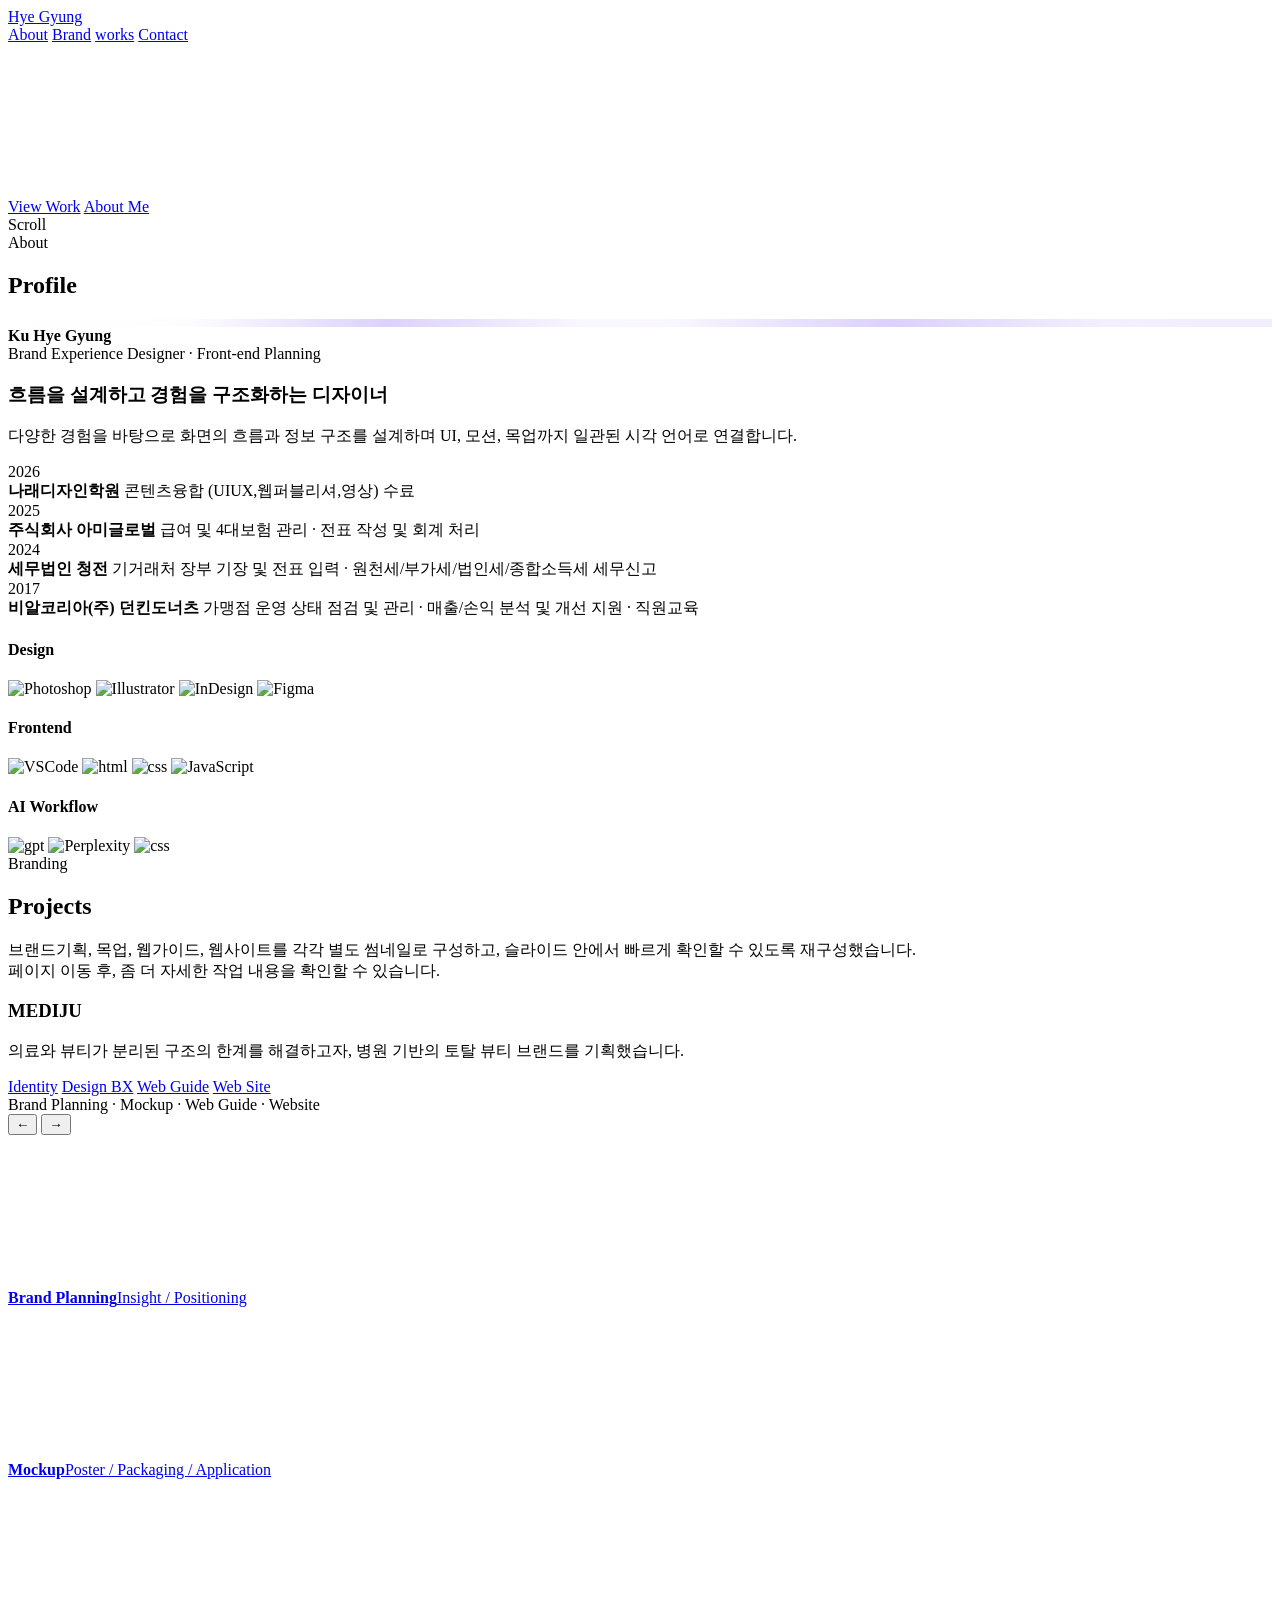
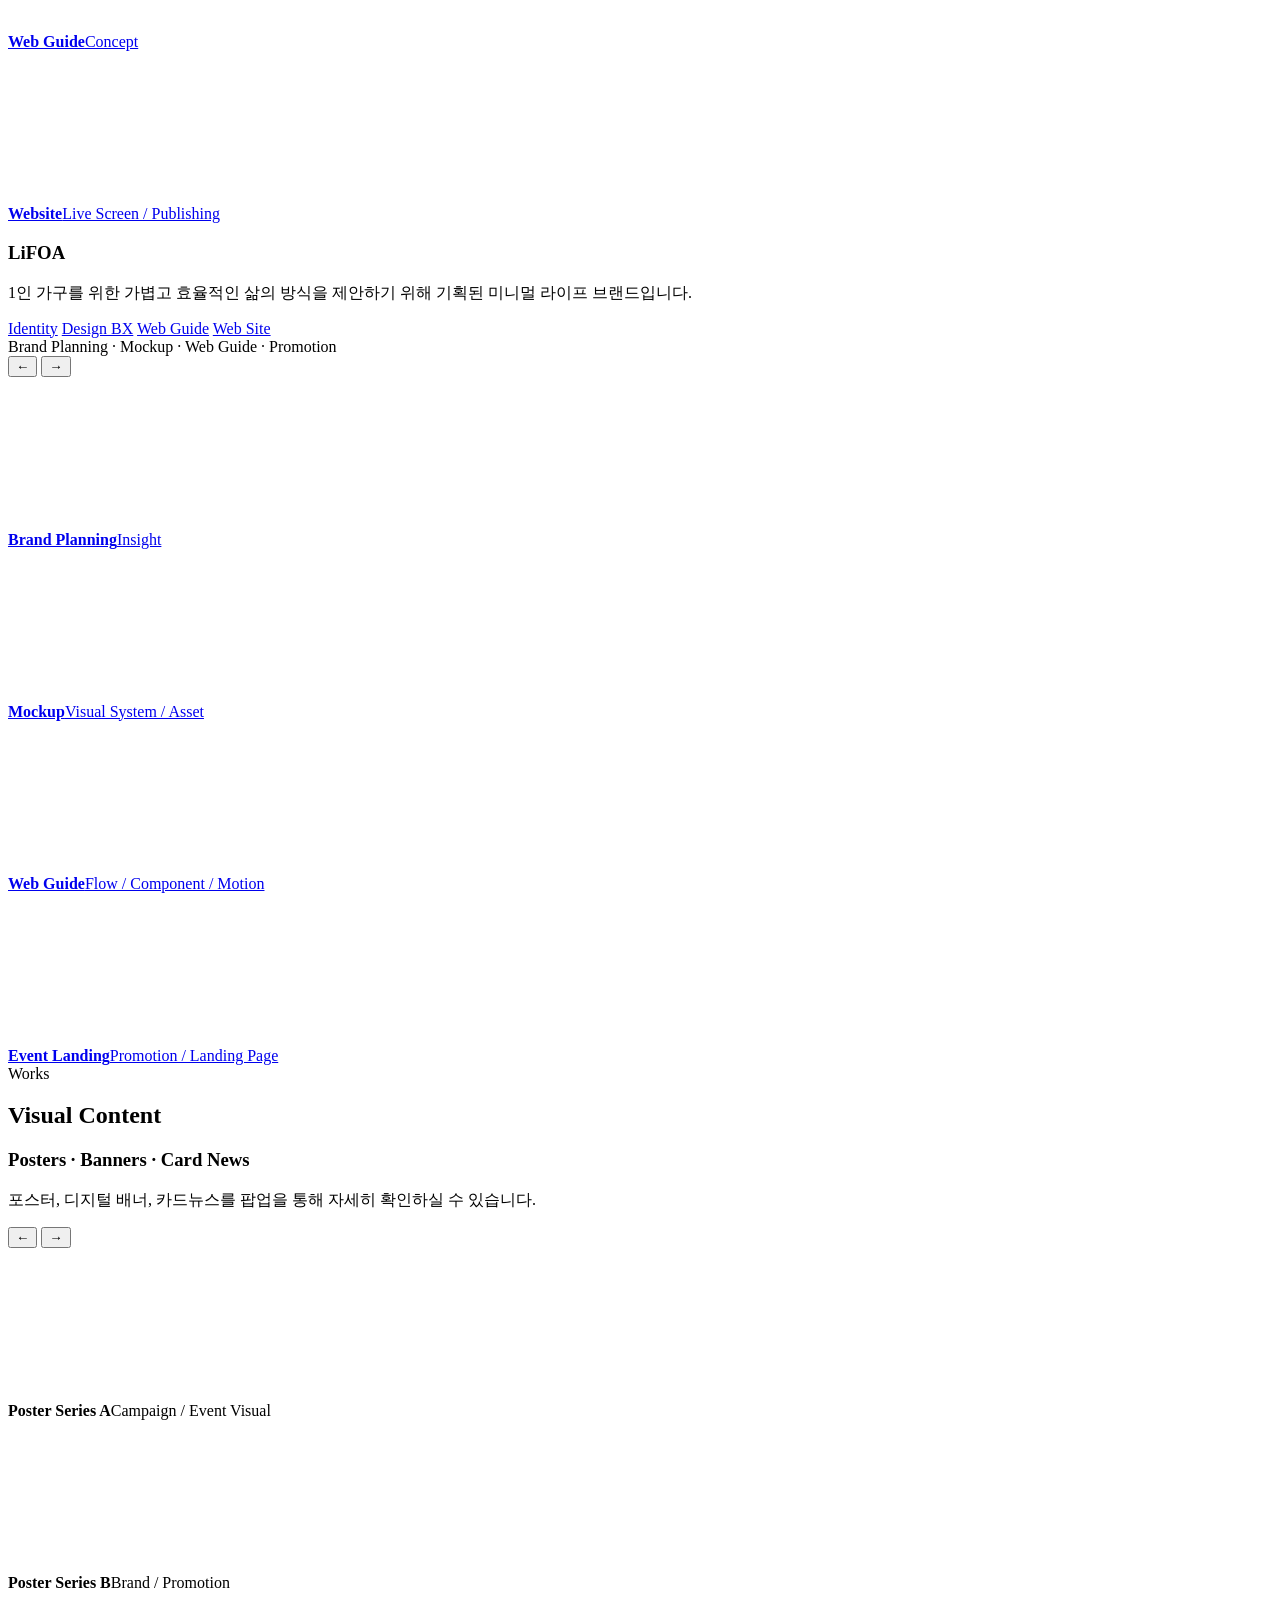
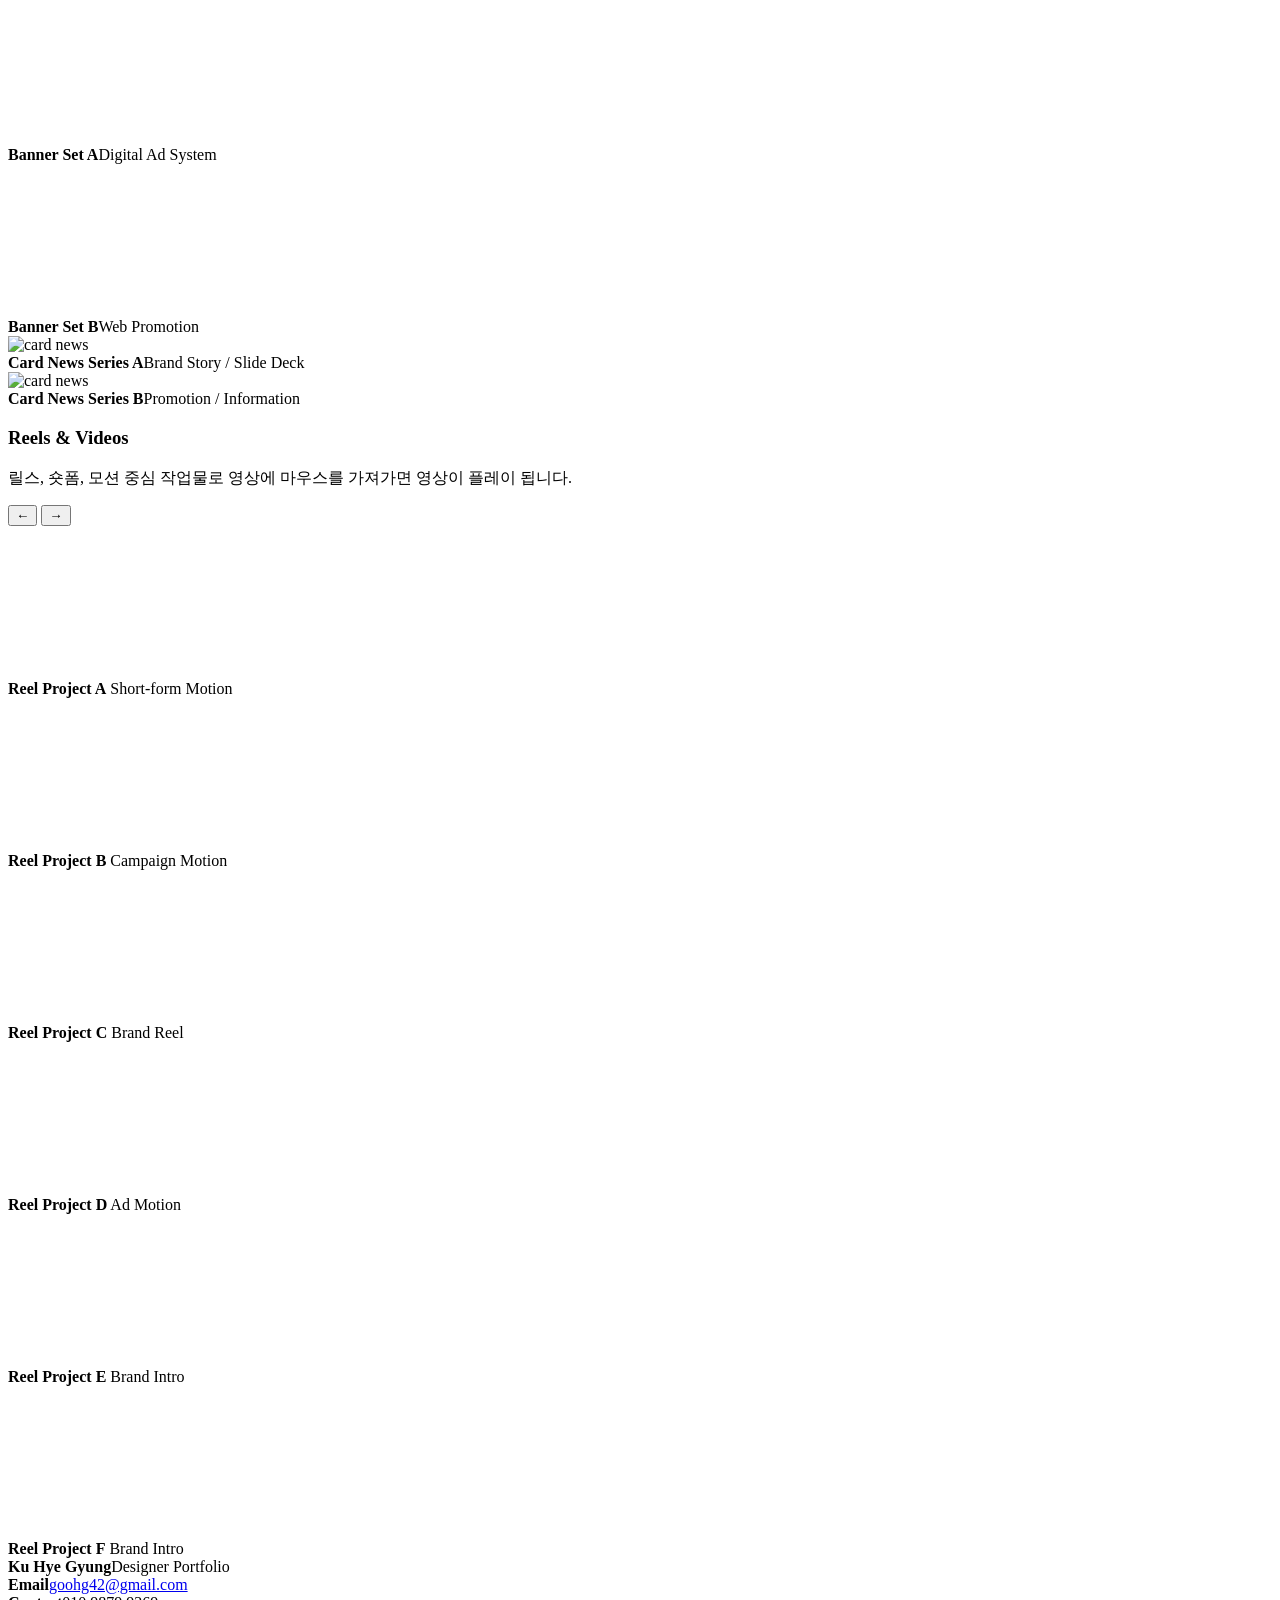
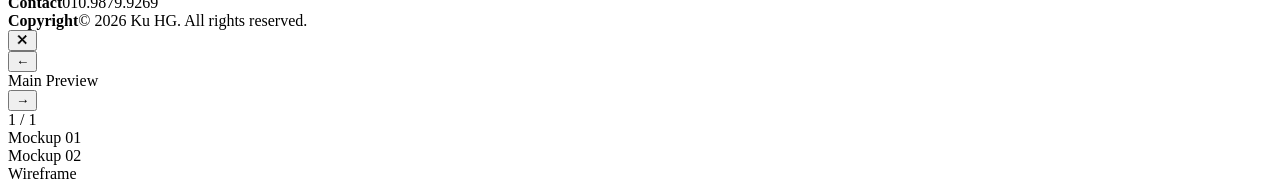
==== index.html @ f325afe3 "Add files via upload" ====
<!DOCTYPE html>
<html lang="ko">

<head>
  <meta charset="UTF-8" />
  <meta name="viewport" content="width=device-width, initial-scale=1.0" />
  <title>Portfolio</title>
  <link rel="shortcut icon" href="assets/img/favicon.svg" type="image/x-icon">
  <link rel="stylesheet" href="assets/css/style.css">

</head>

<body>
  <header class="site-header" id="siteHeader">
    <nav class="nav">
      <a href="#hero" class="brand">Hye Gyung</a>
      <div class="nav-links">
        <a href="#about">About</a>
        <a href="#branding">Brand</a>
        <a href="#works">works</a>
        <a href="#contact">Contact</a>
      </div>
    </nav>
  </header>

  <main>
    <section class="hero" id="hero">
      <video class="hero-video" autoplay muted loop playsinline preload="metadata">
        <source src="assets/video/main-demo.mp4" type="video/mp4" />
      </video>
      <div class="hero-inner">
        <div class="hero-actions">
          <a class="btn btn-primary" href="#brand">View Work</a>
          <a class="btn btn-secondary" href="#about">About Me</a>
        </div>
      </div>

      <div class="scroll-indicator">Scroll</div>
    </section>

    <section class="section" id="about">
      <div class="container">
        <div class="section-head reveal reveal-scale">
          <div>
            <span class="eyebrow">About</span>
            <h2>Profile</h2>
          </div>
          <!-- <p>
            단순한 자기소개가 아니라, 경력·작업 방향·도구 역량을 동시에 보여줄 수 있도록 설계한 영역입니다.
          </p> -->
        </div>

        <div class="about-grid">
          <article class="card profile-card reveal reveal-left">
            <div class="profile-media" style="background:
                radial-gradient(circle at 30% 20%, #a78bfa5d, transparent 22%),
                radial-gradient(circle at 70% 30%, #a78bfa54, transparent 24%),
                linear-gradient(145deg, #ffffff 0%, #a78bfa28 100%);
                position: relative; overflow: hidden;">
              <div style="position:absolute; inset:18px; border:1px solid rgba(17,24,39,0.06); border-radius:22px;">
                <video class="thumb-video" autoplay loop muted playsinline preload="metadata">
                  <source src="assets/video/profile.mp4" type="video/mp4" />
                </video>
              </div>
              <div style="position:relative; z-index:1; text-align:center; color:#fff;">
                <strong style="display:block; color:#fff; font-size:1.1rem; margin-bottom:8px;"></strong>
                <span></span>
              </div>
            </div>
            <div class="profile-body">
              <strong>Ku Hye Gyung</strong><br />
              <span style="color: var(--text-muted);">Brand Experience Designer · Front-end Planning</span>
            </div>
          </article>

          <article class="card about-body reveal reveal-right">
            <h3>흐름을 설계하고 경험을 구조화하는 디자이너</h3>
            <p>
              다양한 경험을 바탕으로 화면의 흐름과 정보 구조를 설계하며 UI, 모션, 목업까지 일관된 시각 언어로 연결합니다.
            </p>

            <div class="timeline">
              <div class="timeline-item">
                <div class="timeline-year">2026</div>
                <div class="timeline-role">
                  <strong>나래디자인학원</strong>
                  <span>콘텐츠융합 (UIUX,웹퍼블리셔,영상) 수료</span>
                </div>
              </div>
              <div class="timeline-item">
                <div class="timeline-year">2025</div>
                <div class="timeline-role">
                  <strong>주식회사 아미글로벌</strong>
                  <span>급여 및 4대보험 관리 · 전표 작성 및 회계 처리</span>
                </div>
              </div>
              <div class="timeline-item">
                <div class="timeline-year">2024</div>
                <div class="timeline-role">
                  <strong>세무법인 청전</strong>
                  <span>기거래처 장부 기장 및 전표 입력 · 원천세/부가세/법인세/종합소득세 세무신고</span>
                </div>
                </div>
              <div class="timeline-item">
                <div class="timeline-year">2017</div>
                <div class="timeline-role">
                  <strong>비알코리아(주) 던킨도너츠</strong>
                  <span>가맹점 운영 상태 점검 및 관리 · 매출/손익 분석 및 개선 지원 · 직원교육</span>
                </div>
              </div>
            </div>

            <div class="skills">
              <section class="skill-group">
                <h4>Design</h4>
                <div class="skill-tags">
                  <span class="tag"><img src="assets/img/Photoshop.png" alt="Photoshop"></span>
                  <span class="tag"><img src="assets/img/Illustrator.png" alt="Illustrator"></span>
                  <span class="tag"><img src="assets/img/InDesign.png" alt="InDesign"></span>
                  <span class="tag"><img src="assets/img/Figma.png" alt="Figma"></span>
                </div>
              </section>
              <section class="skill-group">
                <h4>Frontend</h4>
                <div class="skill-tags">
                  <span class="tag"><img src="assets/img/VSCode.png" alt="VSCode"></span>
                  <span class="tag"><img src="assets/img/html.png" alt="html"></span>
                  <span class="tag"><img src="assets/img/css.png" alt="css"></span>
                  <span class="tag"><img src="assets/img/JavaScript.png" alt="JavaScript"></span>
                </div>
              </section>
              <section class="skill-group">
                <h4>AI Workflow</h4>
                <div class="skill-tags">
                  <span class="tag"><img src="assets/img/gpt.png" alt="gpt"></span>
                  <span class="tag"><img src="assets/img/Perplexity.png" alt="Perplexity"></span>
                  <span class="tag"><img src="assets/img/Gemini.png" alt="css"></span>
                </div>
              </section>
            </div>
          </article>
        </div>
      </div>
    </section>

    <section class="section" id="branding">
      <div class="container">
        <div class="section-head reveal reveal-scale">
          <div>
            <span class="eyebrow">Branding</span>
            <h2>Projects</h2>
          </div>
          <p>
            브랜드기획, 목업, 웹가이드, 웹사이트를 각각 별도 썸네일로 구성하고,
            슬라이드 안에서 빠르게 확인할 수 있도록 재구성했습니다.
            <br>페이지 이동 후, 좀 더 자세한 작업 내용을 확인할 수 있습니다.
          </p>
        </div>

        <div class="brand-stack">
          <section class="card brand-row reveal reveal-scale">
            <div class="brand-info">
              
              <h3>MEDIJU</h3>
              <p>
                의료와 뷰티가 분리된 구조의 한계를 해결하고자, 병원 기반의 토탈 뷰티 브랜드를 기획했습니다.
              </p>
              <div class="brand-meta">
                 <span class="tag"><a href="assets/MEDIJU/guide/bi/guide.html" target="_blank">Identity</a></span>
                <span class="tag"><a href="assets/MEDIJU/guide/bx/guide.html" target="_blank">Design BX</a></span>
                <span class="tag"><a href="assets/MEDIJU/guide/web/guide.html" target="_blank">Web Guide</a></span>
                <span class="tag"><a href="https://kkokku99-coder.github.io/mediju/" target="_blank">Web Site</a></span>
                <!-- <span class="tag"><a href="#" target="_blank">Video Guide</a></span>
                <span class="tag"><a href="#" target="_blank">App</a></span> -->
              </div>
            </div>

            <div>
              <div class="brand-slider-head">
                <span class="brand-slider-title">Brand Planning · Mockup · Web Guide · Website</span>
                <div class="slider-controls">
                  <button class="slider-btn" type="button" data-slider-prev="brandTrack01">←</button>
                  <button class="slider-btn" type="button" data-slider-next="brandTrack01">→</button>
                </div>
              </div>
              <div class="brand-track slider-track" id="brandTrack01">

                <article class="thumb-card brand-thumb">

                  <div class="thumb-image">
                    <a href="assets/MEDIJU/guide/bi/guide.html" target="_blank">
                      <video class="thumb-video" muted loop playsinline preload="metadata">
                      <source src="assets/video/MEDIJU_thumbnail_video_brand.mp4" type="video/mp4" />
                    </video>
                  </div>
                  <div class="thumb-overlay"><strong>Brand Planning</strong><span>Insight / Positioning</span></div>
                  </a>
                </article>

                <article class="thumb-card brand-thumb">
                  <a href="assets/MEDIJU/guide/bx/guide.html" target="_blank">
                    <video class="thumb-video" muted loop playsinline preload="metadata">
                      <source src="assets/video/MEDIJU_thumbnail_video_mockup.mp4" type="video/mp4" />
                    </video>
                    <!-- 
                    <img src="assets/img/brand_thumbnail_sample.jpg" alt="brand">
                   -->
                    <div class="thumb-overlay"><strong>Mockup</strong><span>Poster / Packaging / Application</span></div>
                  </a>
                </article>

                <article class="thumb-card brand-thumb">
                  <a href="assets/MEDIJU/guide/web/guide.html" target="_blank">
                    <video class="thumb-video" muted loop playsinline preload="metadata">
                      <source src="assets/video/MEDIJU_thumbnail_video_webguide.mp4" type="video/mp4" />
                    </video>
                    <div class="thumb-overlay"><strong>Web Guide</strong><span>Concept</span></div>
                  </a>
                </article>

                <article class="thumb-card brand-thumb">
                  <!-- <video class="thumb-video" autoplay muted loop playsinline><source src="assets/brand-01-site.mp4" type="video/mp4" /></video> -->
                  <a href="https://kkokku99-coder.github.io/mediju/" target="_blank">
                    <video class="thumb-video" muted loop playsinline preload="metadata">
                      <source src="assets/video/MEDIJU_thumbnail_video_webpage.mp4" type="video/mp4" />
                    </video>
                    <div class="thumb-overlay"><strong>Website</strong><span>Live Screen / Publishing</span></div>
                  </a>
                </article>

                <!-- <article class="thumb-card brand-thumb">
                  <a href="#" target="_blank">
                    <img src="assets/img/brand_thumbnail_sample.jpg" alt="brand">
                    <div class="thumb-overlay"><strong>SNS Campaign</strong><span>Social / Promo Visual</span></div>
                  </a>
                </article> -->

                <!-- <article class="thumb-card brand-thumb">
                  <video class="thumb-video" autoplay muted loop playsinline><source src="assets/brand-01-event.mp4" type="video/mp4" /></video>
                  <a href="#" target="_blank">
                    <img src="assets/img/brand_thumbnail_sample.jpg" alt="brand">
                    <div class="thumb-overlay"><strong>Event Landing</strong><span>Promotion / Landing Page</span></div>
                  </a>
                </article> -->
              </div>
            </div>
          </section>

          <section class="card brand-row reveal reveal-scale">
            <div class="brand-info">
              <h3>LiFOA</h3>
              <p>
                1인 가구를 위한 가볍고 효율적인 삶의 방식을 제안하기 위해 기획된 미니멀 라이프 브랜드입니다.
              </p>
              <div class="brand-meta">
                <span class="tag"><a href="assets/LiFOA/guide/bi/guide.html" target="_blank">Identity</a></span>
                <span class="tag"><a href="assets/LiFOA/guide/bx/guide.html" target="_blank">Design BX</a></span>
                <span class="tag"><a href="assets/LiFOA/guide/web/guide.html" target="_blank">Web Guide</a></span>
                <span class="tag"><a href="https://kkokku99-coder.github.io/LiFOA/" target="_blank">Web Site</a></span>
                <!-- <span class="tag"><a href="#" target="_blank">Video Guide</a></span>
                <span class="tag"><a href="#" target="_blank">App</a></span> -->
              </div>
            </div>

            <div>
              <div class="brand-slider-head">
                <span class="brand-slider-title">Brand Planning · Mockup · Web Guide · Promotion</span>
                <div class="slider-controls">
                  <button class="slider-btn" type="button" data-slider-prev="brandTrack02">←</button>
                  <button class="slider-btn" type="button" data-slider-next="brandTrack02">→</button>
                </div>
              </div>
              <div class="brand-track slider-track" id="brandTrack02">
                <article class="thumb-card brand-thumb">
                  <a href="assets/LiFOA/guide/bi/guide.html" target="_blank">
                    <video class="thumb-video" muted loop playsinline preload="metadata">
                      <source src="assets/video/LiFOA_thumbnail_video_brand.mp4" type="video/mp4" />
                    </video>

                    <!-- <a href="#" target="_blank">
                    <img src="assets/img/brand_thumbnail_sample.jpg" alt="brand">
                  </a> -->
                    <div class="thumb-overlay"><strong>Brand Planning</strong><span>Insight</span></div>
                </article>
                </a>
                <article class="thumb-card brand-thumb">
                  <!-- <video class="thumb-video" autoplay muted loop playsinline><source src="assets/brand-02-mockup.mp4" type="video/mp4" /></video> -->
                  <a href="assets/LiFOA/guide/bx/guide.html" target="_blank">
                    <video class="thumb-video" muted loop playsinline preload="metadata">
                      <source src="assets/video/LiFOA_thumbnail_video_mockup.mp4" type="video/mp4" />
                    </video>
                    <div class="thumb-overlay"><strong>Mockup</strong><span>Visual System / Asset</span></div>
                  </a>
                </article>

                <article class="thumb-card brand-thumb">
                  <a href="assets/LiFOA/guide/web/guide.html" target="_blank">
                    <video class="thumb-video" muted loop playsinline preload="metadata">
                      <source src="assets/video/LiFOA_thumbnail_video_webguide.mp4" type="video/mp4" />
                    </video>
                    <div class="thumb-overlay"><strong>Web Guide</strong><span>Flow / Component / Motion</span></div>
                  </a>
                </article>

                <article class="thumb-card brand-thumb">
                  <!-- <video class="thumb-video" autoplay muted loop playsinline><source src="assets/brand-02-site.mp4" type="video/mp4" /></video> -->
                  <a href="https://kkokku99-coder.github.io/LiFOA/" target="_blank">
                    <video class="thumb-video" muted loop playsinline preload="metadata">
                      <source src="assets/video/LiFOA_thumbnail_video_webpage.mp4" type="video/mp4" />
                    </video>
                    <div class="thumb-overlay"><strong>Event Landing</strong><span>Promotion / Landing Page</span></div>
                  </a>
                </article>

                <!-- <article class="thumb-card brand-thumb">
                  <a href="#" target="_blank">
                    <img src="assets/img/brand_thumbnail_sample.jpg" alt="brand">
                    <div class="thumb-overlay"><strong>Editorial</strong><span>Layout / Print / Digital</span></div>
                  </a>
                </article> -->

                <!-- <article class="thumb-card brand-thumb">
                  <video class="thumb-video" autoplay muted loop playsinline><source src="assets/brand-02-display.mp4" type="video/mp4" /></video>
                  <a href="#" target="_blank">
                    <img src="assets/img/brand_thumbnail_sample.jpg" alt="brand">
                    <div class="thumb-overlay"><strong>Display</strong><span>Banner / Campaign / Motion</span></div>
                  </a>
                </article> -->
              </div>
            </div>
          </section>
        </div>
      </div>
    </section>

    <section class="section" id="works">
      <div class="container">
        <div class="section-head reveal reveal-scale">
          <div>
            <span class="eyebrow">Works</span>
            <h2>Visual Content</h2>
          </div>
          <!-- <p>
            정지형 비주얼 작업은 한 줄 안에서 함께 보여주고, 영상 작업은 별도 행으로 분리해 흐름이 자연스럽도록 정리했습니다.
          </p> -->
        </div>

        <div class="works-stack">
          <section class="card work-row reveal reveal-scale">
            <div class="work-row-head">
              <div>
                <h3>Posters · Banners · Card News</h3>
                <p>포스터, 디지털 배너, 카드뉴스를 팝업을 통해 자세히 확인하실 수 있습니다.</p>
              </div>
              <div class="slider-controls">
                <button class="slider-btn" type="button" data-slider-prev="visualTrack">←</button>
                <button class="slider-btn" type="button" data-slider-next="visualTrack">→</button>
              </div>
            </div>
            <div class="thumb-track slider-track" id="visualTrack">
              <!-- poster / banner 모달 전용 큰 이미지는 data-modal-media="assets/img/원하는파일.jpg" 로 직접 지정 -->
              <article class="poster-thumb thumb-card modal-card" data-modal-type="poster"
                data-modal-title="Poster Series A"
                data-modal-description="이벤트 홍보용 포스터 시리즈입니다. 타이포그래피와 무드 중심의 키비주얼 작업입니다." data-modal-role="Poster Design"
                data-modal-tools="Photoshop, Illustrator"
                data-modal-summary="전시/행사 성격의 키비주얼 포스터 시리즈입니다. 메인 타이포와 무드 중심 그래픽으로 메시지를 압축해 전달합니다."
                data-modal-meta1-label="Format" data-modal-meta1-value="A2 Poster / Digital Adaptation"
                data-modal-meta2-label="Client" data-modal-meta2-value="Brand Campaign" data-modal-meta3-label="Year"
                data-modal-meta3-value="2026" data-modal-meta4-label="Concept"
                data-modal-meta4-value="Bold Type / Minimal Mood" data-modal-tags="Typography, Campaign, Key Visual"
                data-modal-note-title="Editable Note"
                data-modal-note="이 영역은 포스터 전용 메모 박스입니다. 전시 개요, 인쇄 사양, 제작 포인트 등으로 자유롭게 수정하면 됩니다."
                data-modal-video="Poster motion teaser area" data-modal-link="https://example.com"
                data-modal-media="assets/img/poster_thumbnail_sample.jpg">
                <video class="thumb-video" muted loop playsinline preload="metadata">
                  <source src="assets/video/poster.mp4" type="video/mp4" />
                </video>
                <div class="thumb-overlay"><strong>Poster Series A</strong><span>Campaign / Event Visual</span></div>
              </article>

              <article class="poster-thumb thumb-card modal-card" data-modal-type="poster"
                data-modal-title="Poster Series B" data-modal-description="브랜드 포스터 시리즈입니다."
                data-modal-role="Poster Design" data-modal-tools="Photoshop"
                data-modal-summary="브랜드 무드를 중심으로 전개한 포스터 시리즈입니다." data-modal-meta1-label="Format"
                data-modal-meta1-value="B1 / SNS Poster" data-modal-meta2-label="Client"
                data-modal-meta2-value="Brand Promotion" data-modal-meta3-label="Year" data-modal-meta3-value="2026"
                data-modal-meta4-label="Concept" data-modal-meta4-value="Graphic Mood"
                data-modal-tags="Poster, Branding" data-modal-note-title="Editable Note"
                data-modal-note="포스터 프로젝트 설명을 여기서 직접 바꿀 수 있습니다." data-modal-video="Poster preview"
                data-modal-link="https://example.com" data-modal-media="assets/img/poster_thumbnail_sample.jpg">
                <video class="thumb-video" muted loop playsinline preload="metadata">
                  <source src="assets/video/poster.mp4" type="video/mp4" />
                </video>
                <div class="thumb-overlay"><strong>Poster Series B</strong><span>Brand / Promotion</span></div>
              </article>

              <article class="ad-thumb thumb-card modal-card" data-modal-type="banner" data-modal-title="Banner Set A"
                data-modal-description="디지털 배너 광고 세트입니다." data-modal-role="Banner Design"
                data-modal-tools="Photoshop, Figma" data-modal-summary="퍼포먼스 배너와 SNS용 변형 소재를 함께 설계한 배너 세트입니다."
                data-modal-meta1-label="Platform" data-modal-meta1-value="Meta / Web / App"
                data-modal-meta2-label="Campaign" data-modal-meta2-value="Seasonal Promotion"
                data-modal-meta3-label="Size" data-modal-meta3-value="1080x1080 / 1200x628"
                data-modal-meta4-label="Placement" data-modal-meta4-value="Feed / Display / Landing"
                data-modal-tags="Banner, Performance, SNS" data-modal-note-title="Editable Note"
                data-modal-note="배너는 플랫폼, 사이즈, CTA 방향 등을 이 박스에서 자유롭게 수정하면 됩니다." data-modal-video="Banner motion preview"
                data-modal-link="https://example.com" data-modal-media="assets/img/banner_sample.jpeg">
                <video class="thumb-video" muted loop playsinline preload="metadata">
                  <source src="assets/video/ad_sample_01.mp4" type="video/mp4" />
                </video>
                <div class="thumb-overlay"><strong>Banner Set A</strong><span>Digital Ad System</span></div>
              </article>

              <article class="ad-thumb thumb-card modal-card" data-modal-type="banner" data-modal-title="Banner Set B"
                data-modal-description="프로모션 웹 배너 세트입니다." data-modal-role="Banner Design" data-modal-tools="Photoshop"
                data-modal-summary="웹 프로모션 메인/서브 배너 세트입니다." data-modal-meta1-label="Platform"
                data-modal-meta1-value="Website" data-modal-meta2-label="Campaign" data-modal-meta2-value="Promotion"
                data-modal-meta3-label="Size" data-modal-meta3-value="PC / Mobile Responsive"
                data-modal-meta4-label="Placement" data-modal-meta4-value="Hero / Mid Banner"
                data-modal-tags="Banner, Web" data-modal-note-title="Editable Note"
                data-modal-note="배너 프로젝트 설명을 이 텍스트로 바꾸면 됩니다." data-modal-video="Banner motion preview"
                data-modal-link="https://example.com" data-modal-media="assets/img/banner_sample.jpeg">
                <video class="thumb-video" muted loop playsinline preload="metadata">
                  <source src="assets/video/ad_sample_01.mp4" type="video/mp4" />
                </video>
                <div class="thumb-overlay"><strong>Banner Set B</strong><span>Web Promotion</span></div>
              </article>

              <article class="cardnews-thumb thumb-card modal-card" data-modal-type="cardnews"
                data-modal-title="Card News Series A"
                data-modal-description="브랜드 메시지를 카드뉴스 형식으로 재구성한 시리즈입니다. 모달에서 여러 장의 카드뉴스를 순서대로 확인할 수 있습니다."
                data-modal-role="Card News Design" data-modal-tools="Photoshop, Illustrator"
                data-modal-summary="인스타그램 캐러셀 형식의 카드뉴스입니다. 첫 장에서 주제를 제시하고 뒤로 갈수록 정보 흐름이 이어지도록 구성했습니다."
                data-modal-meta1-label="Topic" data-modal-meta1-value="Brand Story" data-modal-meta2-label="Pages"
                data-modal-meta2-value="7 Pages" data-modal-meta3-label="Flow"
                data-modal-meta3-value="Cover → Info → CTA" data-modal-meta4-label="Style"
                data-modal-meta4-value="Editorial Carousel" data-modal-tags="Card News, Carousel, Storytelling"
                data-modal-note-title="Editable Note"
                data-modal-note="카드뉴스는 페이지 흐름, 표지 방향, 정보 구성 방식 등을 이 박스에서 자유롭게 수정할 수 있습니다."
                data-modal-video="Card news preview" data-modal-link="https://example.com"
                data-modal-images="assets/img/CardNews1.png|assets/img/CardNews2.png|assets/img/CardNews3.png|assets/img/CardNews4.png|assets/img/CardNews5.png|assets/img/CardNews6.png|assets/img/CardNews7.png">
                <div class="thumb-image">
                  <img src="assets/img/CardNews1.png" alt="card news">
                </div>
                <div class="thumb-overlay"><strong>Card News Series A</strong><span>Brand Story / Slide Deck</span>
                </div>
              </article>

              <article class="cardnews-thumb thumb-card modal-card" data-modal-type="cardnews"
                data-modal-title="Card News Series B" data-modal-description="프로모션 콘텐츠를 정보형 카드뉴스로 정리한 작업입니다."
                data-modal-role="Card News Design" data-modal-tools="Photoshop, Figma"
                data-modal-summary="정보 전달 중심의 프로모션 카드뉴스입니다." data-modal-meta1-label="Topic"
                data-modal-meta1-value="Promotion" data-modal-meta2-label="Pages" data-modal-meta2-value="7 Pages"
                data-modal-meta3-label="Flow" data-modal-meta3-value="Intro → Detail → CTA"
                data-modal-meta4-label="Style" data-modal-meta4-value="Clean Info Layout"
                data-modal-tags="Promotion, Information" data-modal-note-title="Editable Note"
                data-modal-note="카드뉴스 프로젝트용 자유 메모 영역입니다." data-modal-video="Card news preview"
                data-modal-link="https://example.com"
                data-modal-images="assets/img/CardNews1.png|assets/img/CardNews2.png|assets/img/CardNews3.png|assets/img/CardNews4.png|assets/img/CardNews5.png|assets/img/CardNews6.png|assets/img/CardNews7.png">
                <div class="thumb-image">
                  <img src="assets/img/CardNews1.png" alt="card news">
                </div>
                <div class="thumb-overlay"><strong>Card News Series B</strong><span>Promotion / Information</span></div>
              </article>





            </div>
          </section>

          <section class="card work-row reveal reveal-scale">
            <div class="work-row-head">
              <div>
                <h3>Reels & Videos</h3>
                <p>릴스, 숏폼, 모션 중심 작업물로 영상에 마우스를 가져가면 영상이 플레이 됩니다.</p>
              </div>
              <div class="slider-controls">
                <button class="slider-btn" type="button" data-slider-prev="videoTrack">←</button>
                <button class="slider-btn" type="button" data-slider-next="videoTrack">→</button>
              </div>
            </div>
            <div class="thumb-track slider-track" id="videoTrack">
              <article class="reels-thumb thumb-card">
                <video class="thumb-video" muted loop playsinline preload="metadata">
                  <source src="assets/video/Reels_sample_01.mp4" type="video/mp4" />
                </video>
                <div class="thumb-play-button" aria-hidden="true">
                  <span class="thumb-play-icon"></span>
                </div>
                <div class="thumb-overlay">
                  <strong>Reel Project A</strong>
                  <span>Short-form Motion</span>
                </div>
              </article>

              <article class="reels-thumb thumb-card">
                <video class="thumb-video" muted loop playsinline preload="metadata">
                  <source src="assets/video/Reels_sample_01.mp4" type="video/mp4" />
                </video>
                <div class="thumb-play-button" aria-hidden="true">
                  <span class="thumb-play-icon"></span>
                </div>
                <div class="thumb-overlay">
                  <strong>Reel Project B</strong>
                  <span>Campaign Motion</span>
                </div>
              </article>

              <article class="reels-thumb thumb-card">
                <video class="thumb-video" muted loop playsinline preload="metadata">
                  <source src="assets/video/Reels_sample_01.mp4" type="video/mp4" />
                </video>
                <div class="thumb-play-button" aria-hidden="true">
                  <span class="thumb-play-icon"></span>
                </div>
                <div class="thumb-overlay">
                  <strong>Reel Project C</strong>
                  <span>Brand Reel</span>
                </div>
              </article>

              <article class="reels-thumb thumb-card">
                <video class="thumb-video" muted loop playsinline preload="metadata">
                  <source src="assets/video/Reels_sample_01.mp4" type="video/mp4" />
                </video>
                <div class="thumb-play-button" aria-hidden="true">
                  <span class="thumb-play-icon"></span>
                </div>
                <div class="thumb-overlay">
                  <strong>Reel Project D</strong>
                  <span>Ad Motion</span>
                </div>
              </article>

              <article class="reels-thumb thumb-card">
                <video class="thumb-video" muted loop playsinline preload="metadata">
                  <source src="assets/video/Reels_sample_01.mp4" type="video/mp4" />
                </video>
                <div class="thumb-play-button" aria-hidden="true">
                  <span class="thumb-play-icon"></span>
                </div>
                <div class="thumb-overlay">
                  <strong>Reel Project E</strong>
                  <span>Brand Intro</span>
                </div>
              </article>

              <article class="reels-thumb thumb-card">
                <video class="thumb-video" muted loop playsinline preload="metadata">
                  <source src="assets/video/Reels_sample_01.mp4" type="video/mp4" />
                </video>
                <div class="thumb-play-button" aria-hidden="true">
                  <span class="thumb-play-icon"></span>
                </div>
                <div class="thumb-overlay">
                  <strong>Reel Project F</strong>
                  <span>Brand Intro</span>
                </div>
              </article>
              <!-- <article class="reels-thumb thumb-card modal-card" data-modal-title="Reel Project F"
                data-modal-description="브랜드 인트로 영상입니다." data-modal-role="Motion Design / Short-form"
                data-modal-tools="Premiere Pro, AI Video" data-modal-video="Reel preview area"
                data-modal-link="https://example.com">
                <video class="thumb-video" muted loop playsinline preload="metadata">
                  <source src="assets/video/Reels_sample_01.mp4" type="video/mp4" />
                </video>
                <div class="thumb-play-button" aria-hidden="true">
                  <span class="thumb-play-icon"></span>
                </div>
                <div class="thumb-overlay">
                  <strong>Reel Project F</strong>
                  <span>Brand Intro</span>
                </div>
              </article> -->
            </div>
          </section>
        </div>
      </div>
    </section>
  </main>

  <footer class="site-footer" id="contact">
    <div class="footer-grid">
      <div><strong>Ku Hye Gyung</strong><span>Designer Portfolio</span></div>
      <div><strong>Email</strong><a href="mailto:hello@example.com">goohg42@gmail.com</a></div>
      <div><strong>Contact</strong><span>010.9879.9269</span></div>
      <div><strong>Copyright</strong><span>© 2026 Ku HG. All rights reserved.</span></div>
    </div>
  </footer>


  <div class="modal" id="portfolioModal" aria-hidden="true" role="dialog" aria-modal="true">
    <div class="modal-dialog">
      <button class="modal-close" type="button" aria-label="닫기">✕</button>
      <div class="modal-content">
        <div class="modal-gallery">
          <div class="modal-hero-wrap">
            <button class="modal-nav modal-nav-prev" id="modalPrev" type="button" aria-label="이전 이미지">←</button>
            <div class="modal-hero-media" id="modalHeroMedia">Main Preview</div>
            <button class="modal-nav modal-nav-next" id="modalNext" type="button" aria-label="다음 이미지">→</button>
            <div class="modal-page-indicator" id="modalPageIndicator">1 / 1</div>
          </div>
          <div class="modal-thumbs" id="modalThumbs">
            <div class="modal-thumb">Mockup 01</div>
            <div class="modal-thumb">Mockup 02</div>
            <div class="modal-thumb">Wireframe</div>
          </div>
        </div>

        <div class="modal-body" id="modalDynamicBody"></div>
      </div>
    </div>
  </div>

  <!-- ===== Modal layout templates: edit these HTML blocks directly ===== -->
  <template id="modalTemplatePoster">
    <span class="modal-type-badge">Poster Project</span>
    <div class="modal-summary-card">
      <strong data-field="title">Project Title</strong>
      <p data-field="description">Project description</p>
    </div>
    <div class="modal-meta-grid">
      <div class="modal-meta-card">
        <strong>Role</strong>
        <span data-field="role">Poster Design</span>
      </div>
      <div class="modal-meta-card">
        <strong>Tools</strong>
        <span data-field="tools">Photoshop, Illustrator</span>
      </div>

      <div>
        <strong style="display:block; margin-bottom:10px;">Keywords</strong>
        <div class="modal-tag-list" data-list="tags"></div>
      </div>


    </div>
  </template>

  <template id="modalTemplateBanner">
    <span class="modal-type-badge">Banner Project</span>
    <div class="modal-summary-card">
      <strong data-field="title">Project Title</strong>
      <p data-field="description">Project description</p>
    </div>
    <div class="modal-meta-grid">
      <div class="modal-meta-card">
        <strong>Role</strong>
        <span data-field="role">Banner Design</span>
      </div>
      <div class="modal-meta-card">
        <strong>Tools</strong>
        <span data-field="tools">Photoshop, Figma</span>
      </div>

    </div>

    <div>
      <strong style="display:block; margin-bottom:10px;">Keywords</strong>
      <div class="modal-tag-list" data-list="tags"></div>
    </div>

  </template>

  <template id="modalTemplateCardnews">
    <span class="modal-type-badge">Card News Project</span>
    <div class="modal-summary-card">
      <strong data-field="title">Project Title</strong>
      <p data-field="description">Project description</p>
    </div>

    <div class="modal-meta-card">
      <strong>Tools</strong>
      <span data-field="tools">Photoshop, Figma</span>
    </div>

    </div>

    <div>
      <strong style="display:block; margin-bottom:10px;">Keywords</strong>
      <div class="modal-tag-list" data-list="tags"></div>
    </div>

    <div class="modal-actions">
      <!-- <a class="modal-link" id="modalLink" href="#" target="_blank" rel="noreferrer noopener">Visit Website</a> -->
      <a class="modal-action-link" id="modalSubLink" href="#" target="_blank" rel="noreferrer noopener">View
        Campaign</a>
    </div>
  </template>

  <template id="modalTemplateDefault">
    <span class="modal-type-badge">Project Detail</span>
    <div class="modal-summary-card">
      <strong data-field="title">Project Title</strong>
      <p data-field="description">Project description</p>
    </div>
    <div class="modal-meta-grid">
      <div class="modal-meta-card">
        <strong>Role</strong>
        <span data-field="role">Role information</span>
      </div>
      <div class="modal-meta-card">
        <strong>Tools</strong>
        <span data-field="tools">Tool information</span>
      </div>
      <div class="modal-meta-card">
        <strong data-field="meta1Label">Info 01</strong>
        <span data-field="meta1Value">Value 01</span>
      </div>
      <div class="modal-meta-card">
        <strong data-field="meta2Label">Info 02</strong>
        <span data-field="meta2Value">Value 02</span>
      </div>
    </div>
    <div class="modal-note-box">
      <strong>Summary</strong>
      <p data-field="summary">Summary text</p>
    </div>
    <div>
      <strong style="display:block; margin-bottom:10px;">Keywords</strong>
      <div class="modal-tag-list" data-list="tags"></div>
    </div>
    <div class="modal-note-box">
      <strong data-field="noteTitle">Editable Note</strong>
      <p data-field="note">Write any note here.</p>
    </div>
    <div class="modal-actions">
      <a class="modal-link" id="modalLink" href="#" target="_blank" rel="noreferrer noopener">Visit Website</a>
      <a class="modal-action-link" id="modalSubLink" href="#" target="_blank" rel="noreferrer noopener">View Detail</a>
    </div>
  </template>

  <script src="assets/js/script.js"></script>

</body>

</html>
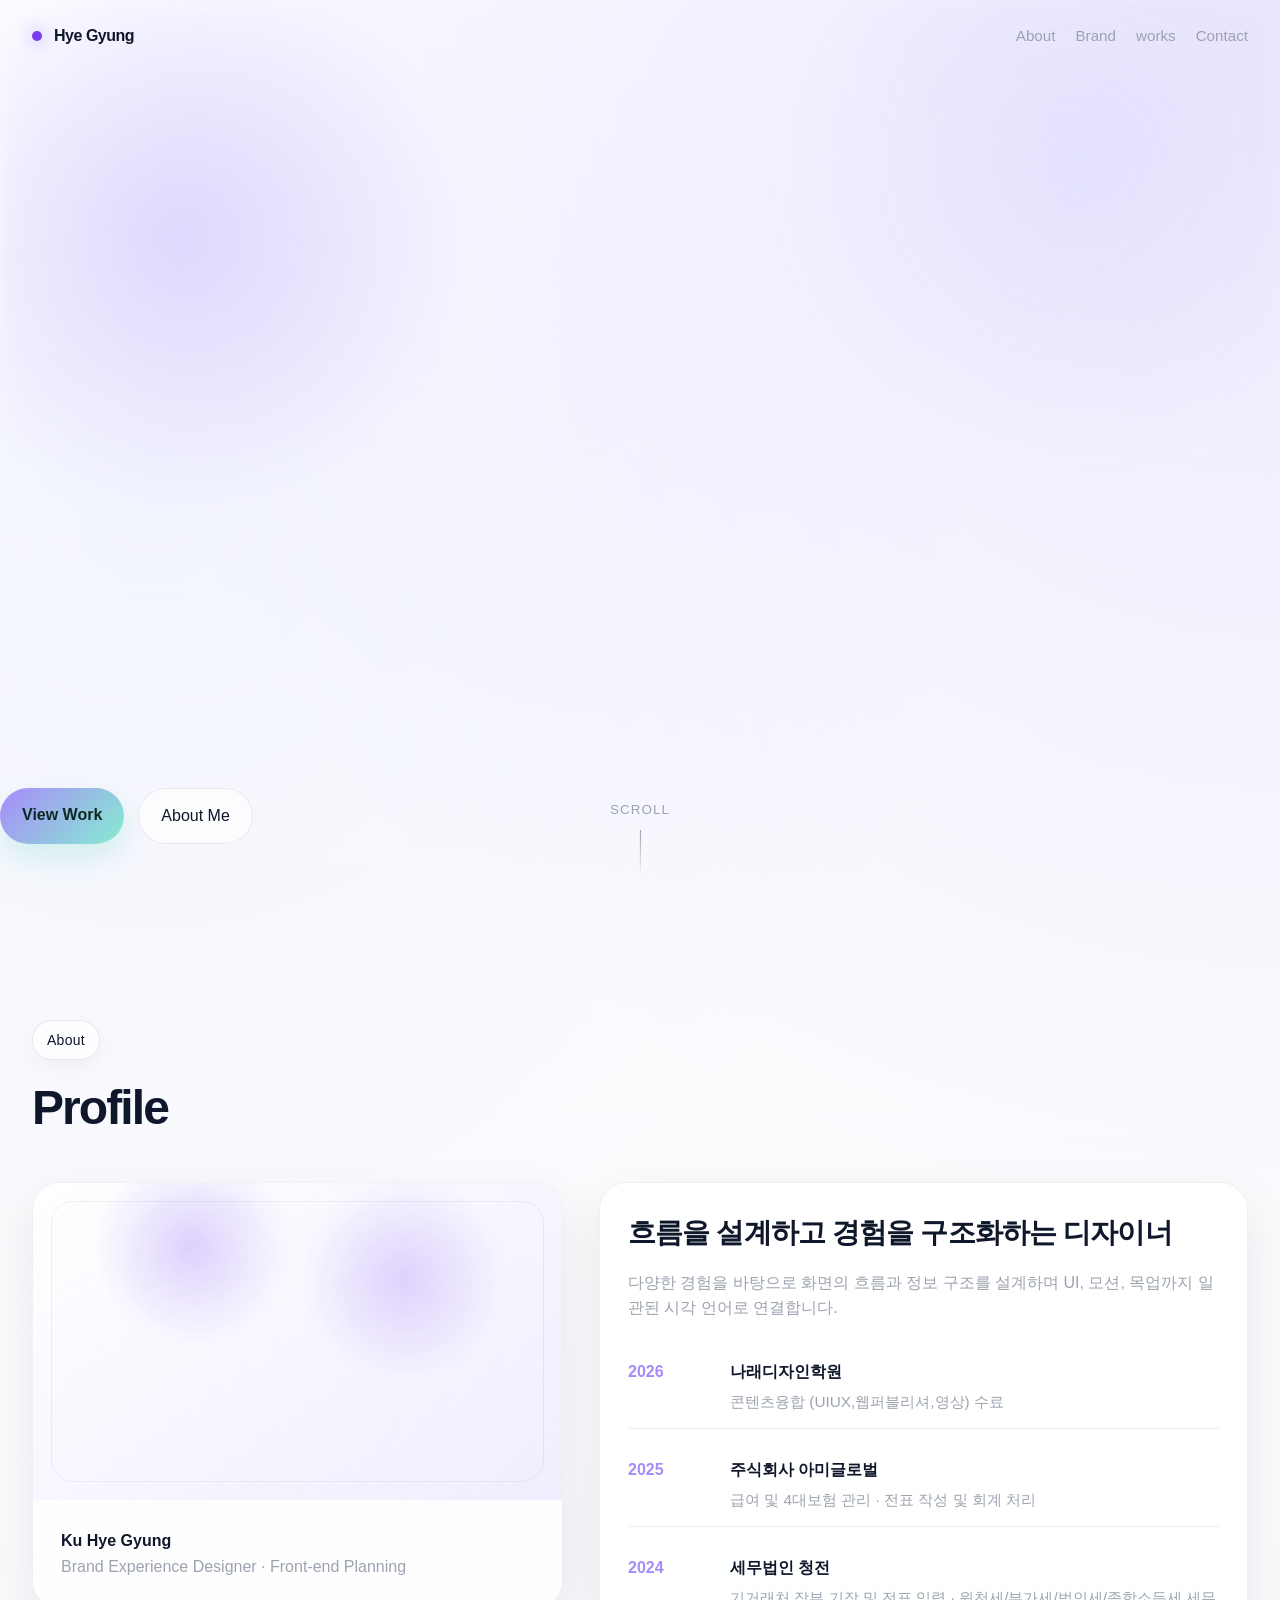
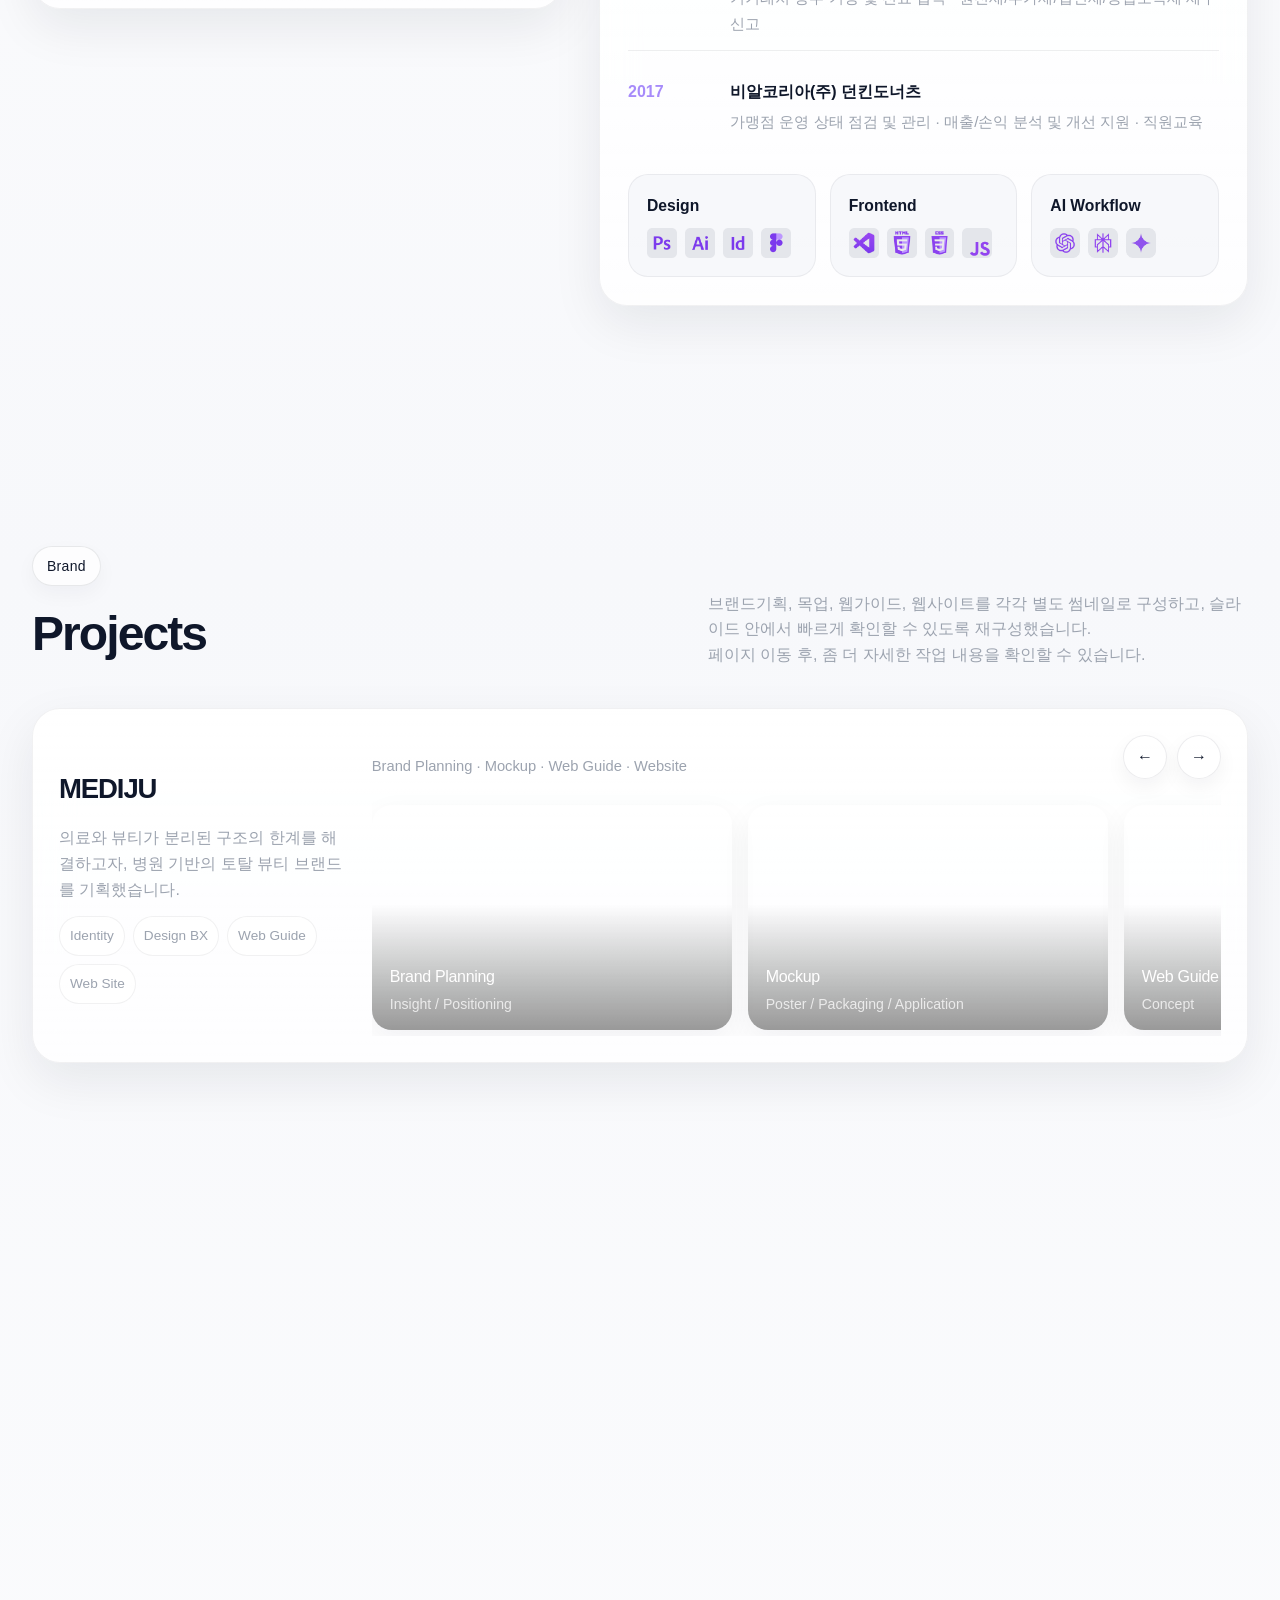
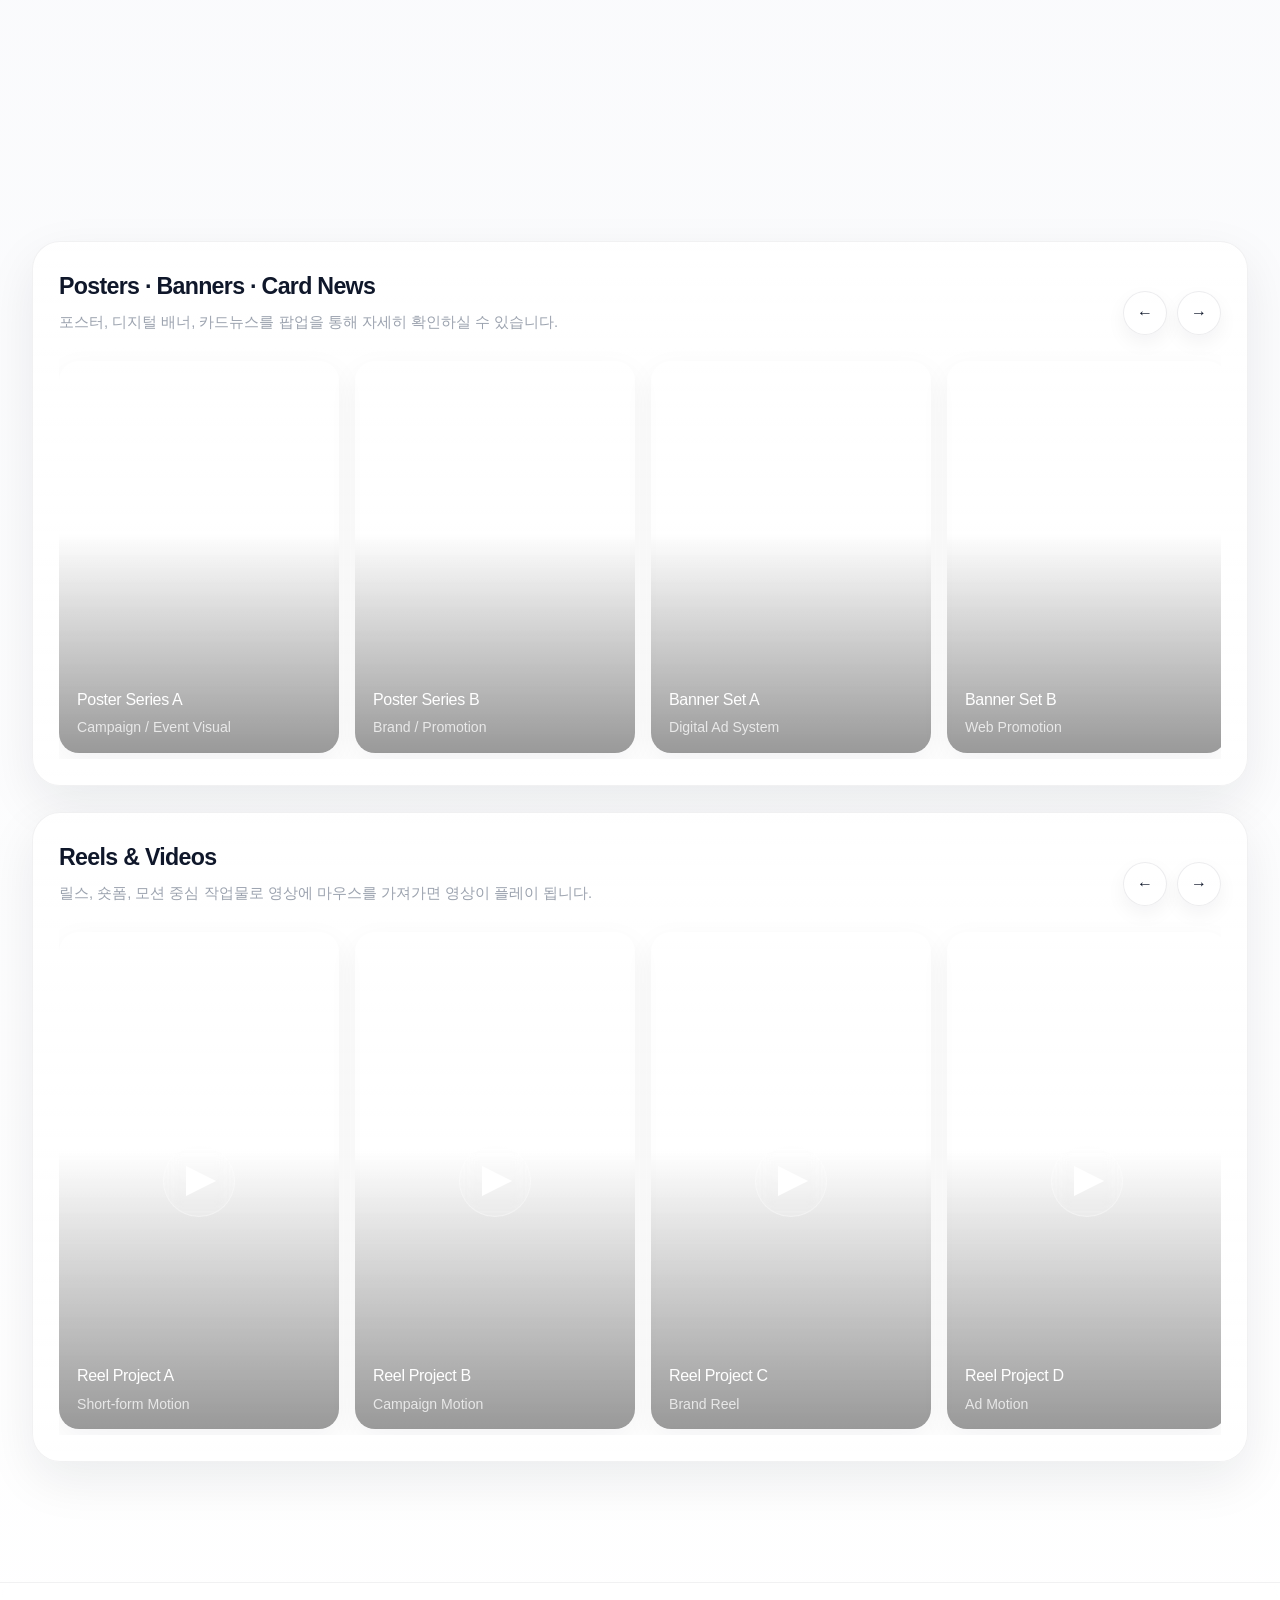
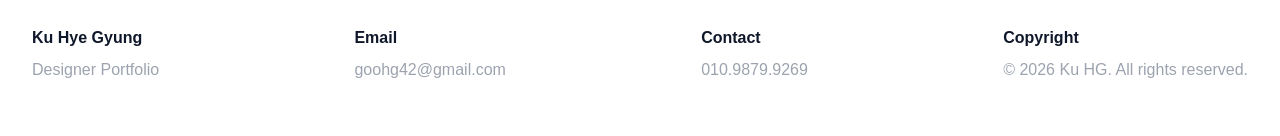
==== commit 61d87226: "Add files via upload" ====
--- a/index.html
+++ b/index.html
@@ -26,11 +26,11 @@
   <main>
     <section class="hero" id="hero">
       <video class="hero-video" autoplay muted loop playsinline preload="metadata">
-        <source src="assets/video/main-demo.mp4" type="video/mp4" />
+        <source src="assets/video/main.mp4" type="video/mp4" />
       </video>
       <div class="hero-inner">
         <div class="hero-actions">
-          <a class="btn btn-primary" href="#brand">View Work</a>
+          <a class="btn btn-primary" href="#branding">View Work</a>
           <a class="btn btn-secondary" href="#about">About Me</a>
         </div>
       </div>
@@ -147,7 +147,7 @@
       <div class="container">
         <div class="section-head reveal reveal-scale">
           <div>
-            <span class="eyebrow">Branding</span>
+            <span class="eyebrow">Brand</span>
             <h2>Projects</h2>
           </div>
           <p>
@@ -280,7 +280,7 @@
                     <!-- <a href="#" target="_blank">
                     <img src="assets/img/brand_thumbnail_sample.jpg" alt="brand">
                   </a> -->
-                    <div class="thumb-overlay"><strong>Brand Planning</strong><span>Insight</span></div>
+                    <div class="thumb-overlay"><strong>Brand Planning</strong><span>Insight / Visual System</span></div>
                 </article>
                 </a>
                 <article class="thumb-card brand-thumb">
@@ -289,7 +289,9 @@
                     <video class="thumb-video" muted loop playsinline preload="metadata">
                       <source src="assets/video/LiFOA_thumbnail_video_mockup.mp4" type="video/mp4" />
                     </video>
-                    <div class="thumb-overlay"><strong>Mockup</strong><span>Visual System / Asset</span></div>
+                    <div class="thumb-overlay"><strong>Mockup</strong><span>
+                      Sign / Packaging
+                    </span></div>
                   </a>
                 </article>
 
@@ -298,7 +300,7 @@
                     <video class="thumb-video" muted loop playsinline preload="metadata">
                       <source src="assets/video/LiFOA_thumbnail_video_webguide.mp4" type="video/mp4" />
                     </video>
-                    <div class="thumb-overlay"><strong>Web Guide</strong><span>Flow / Component / Motion</span></div>
+                    <div class="thumb-overlay"><strong>Web Guide</strong><span>Concept</span></div>
                   </a>
                 </article>
 
--- a/assets/css/style.css
+++ b/assets/css/style.css
@@ -0,0 +1,1739 @@
+:root {
+  --bg: #f7f8fb;
+  --bg-soft: #ffffff;
+  --surface: rgba(255, 255, 255, 0.82);
+  --surface-strong: rgba(255, 255, 255, 0.96);
+  --text: #0F172A;
+  --text-muted: #9CA3AF;
+  --line: rgba(17, 24, 39, 0.09);
+  --accent: #A78BFA;
+  --accent-2: #7b8cff;
+  --shadow: 0 18px 50px rgba(15, 23, 42, 0.08);
+  --radius-lg: 28px;
+  --radius-md: 20px;
+  --radius-sm: 14px;
+  --container: min(1600px, calc(100% - 64px));
+  --transition: 320ms cubic-bezier(.2, .8, .2, 1);
+  --nav-h: 84px;
+}
+
+* {
+  box-sizing: border-box;
+}
+
+html {
+  scroll-behavior: auto;
+}
+
+body {
+  margin: 0;
+  font-family: -apple-system, BlinkMacSystemFont, "Segoe UI", Roboto, "Noto Sans KR", sans-serif;
+  background:
+    radial-gradient(circle at top right, #a78bfa34, transparent 24%),
+    radial-gradient(circle at 12% 10%, rgba(123, 140, 255, 0.08), transparent 18%),
+    linear-gradient(180deg, #ffffff 0%, #f7f8fb 44%, #ffffff 100%);
+  color: var(--text);
+  line-height: 1.6;
+  overflow-x: hidden;
+}
+
+img,
+video {
+  display: block;
+  max-width: 100%;
+}
+
+a {
+  color: inherit;
+  text-decoration: none;
+}
+
+button {
+  font: inherit;
+}
+
+.container {
+  width: var(--container);
+  margin: 0 auto;
+}
+
+.section {
+  padding: 120px 0;
+  position: relative;
+  scroll-margin-top: calc(var(--nav-h) + 24px);
+}
+
+.eyebrow {
+  display: inline-flex;
+  align-items: center;
+  gap: 8px;
+  padding: 8px 14px;
+  border: 1px solid var(--line);
+  border-radius: 999px;
+  color: #0F172A;
+  font-size: 0.875rem;
+  letter-spacing: 0.02em;
+  background: rgba(255, 255, 255, 0.72);
+  /* background: #86ecd0; */
+  backdrop-filter: blur(10px);
+  box-shadow: 0 8px 20px rgba(15, 23, 42, 0.04);
+}
+
+.section-head {
+  display: flex;
+  justify-content: space-between;
+  align-items: end;
+  gap: 24px;
+  margin-bottom: 40px;
+}
+
+.section-head h2 {
+  margin: 14px 0 0;
+  font-size: clamp(2rem, 4vw, 3rem);
+  line-height: 1.4;
+  letter-spacing: -0.04em;
+  color: #0F172A;
+}
+
+.section-head p {
+  max-width: 540px;
+  color: var(--text-muted);
+  margin: 0;
+}
+
+.site-header {
+  position: fixed;
+  inset: 0 0 auto 0;
+  z-index: 50;
+  padding: 18px 0;
+  transition:
+    background var(--transition),
+    border-color var(--transition),
+    backdrop-filter var(--transition),
+    box-shadow var(--transition);
+}
+
+.site-header.scrolled {
+  background: rgba(255, 255, 255, 0.78);
+  border-bottom: 1px solid rgba(17, 24, 39, 0.06);
+  backdrop-filter: blur(16px);
+  box-shadow: 0 10px 30px rgba(15, 23, 42, 0.05);
+}
+
+.nav {
+  width: var(--container);
+  max-width: 1600px;
+  margin: 0 auto;
+  display: flex;
+  align-items: center;
+  justify-content: space-between;
+  gap: 20px;
+}
+
+.brand {
+  font-weight: 700;
+  letter-spacing: -0.03em;
+  font-size: 1rem;
+  display: inline-flex;
+  align-items: center;
+  gap: 12px;
+}
+
+.brand::before {
+  content: "";
+  width: 10px;
+  height: 10px;
+  border-radius: 999px;
+  /* background: linear-gradient(135deg, var(--accent), var(--accent-2)); */
+  background: #7C3AED;
+  box-shadow: 0 0 18px #A78BFA;
+}
+
+.nav-links {
+  display: flex;
+  gap: 20px;
+  align-items: center;
+  color: var(--text-muted);
+  font-size: 0.95rem;
+}
+
+.nav-links a {
+  position: relative;
+  padding: 6px 0;
+  transition: color var(--transition), transform var(--transition);
+}
+
+.nav-links a::after {
+  content: "";
+  position: absolute;
+  left: 0;
+  bottom: 0;
+  width: 100%;
+  height: 1px;
+  background: linear-gradient(90deg, var(--accent), transparent);
+  transform: scaleX(0);
+  transform-origin: left;
+  transition: transform var(--transition);
+}
+
+.nav-links a:hover,
+.nav-links a:focus-visible {
+  color: var(--text);
+  transform: translateY(-1px);
+}
+
+.nav-links a:hover::after,
+.nav-links a:focus-visible::after {
+  transform: scaleX(1);
+}
+
+.hero {
+  min-height: 100svh;
+  display: grid;
+  align-items: end;
+  padding: 118px 0 56px;
+  position: relative;
+  overflow: clip;
+  isolation: isolate;
+}
+
+.hero::before {
+  content: "";
+  position: absolute;
+  inset: 0;
+  background:
+    radial-gradient(circle at 14% 26%, #a78bfa49, transparent 22%),
+    radial-gradient(circle at 84% 18%, rgba(123, 140, 255, 0.10), transparent 24%);
+  filter: blur(10px);
+  pointer-events: none;
+  animation: heroGlow 10s ease-in-out infinite alternate;
+}
+
+.hero-video {
+  position: absolute;
+  inset: 0;
+  width: 100%;
+  height: 100%;
+  object-fit: cover;
+  /* opacity: 0.08; */
+  /* filter: saturate(1.02) contrast(1.02);
+      transform: scale(1.05);
+      animation: heroVideoFloat 16s ease-in-out infinite alternate;
+      background:
+        radial-gradient(circle at 20% 20%, rgba(50, 199, 161, 0.10), transparent 26%),
+        radial-gradient(circle at 78% 24%, rgba(123, 140, 255, 0.12), transparent 24%),
+        linear-gradient(135deg, #ffffff 0%, #f4f7fb 52%, #eef3fb 100%); */
+}
+
+/* .hero-overlay {
+      position: absolute;
+      inset: 0;
+      background:
+        linear-gradient(to bottom, rgba(255, 255, 255, 0.16), rgba(247, 248, 251, 0.92)),
+        linear-gradient(112deg, rgba(255, 255, 255, 0.88) 12%, rgba(255, 255, 255, 0.30) 50%, rgba(247, 248, 251, 0.86) 100%);
+    } */
+
+.hero-gridline {
+  position: absolute;
+  inset: 0;
+  background-image:
+    linear-gradient(rgba(17, 24, 39, 0.04) 1px, transparent 1px),
+    linear-gradient(90deg, rgba(17, 24, 39, 0.04) 1px, transparent 1px);
+  background-size: 72px 72px;
+  opacity: 0.35;
+  mask-image: linear-gradient(to bottom, rgba(0, 0, 0, 0.9), transparent 84%);
+  pointer-events: none;
+}
+
+.hero-inner {
+  position: relative;
+  z-index: 1;
+  width: min(1600px, calc(100% - 64px));
+  margin: 0 auto;
+  display: grid;
+  grid-template-columns: minmax(520px, 0.9fr) minmax(760px, 1.1fr);
+  gap: 56px;
+  align-items: center;
+  justify-content: center;
+}
+
+.hero-copy {
+  max-width: 680px;
+  width: 100%;
+  position: relative;
+  z-index: 2;
+  justify-self: stretch;
+  text-align: left;
+  padding-left: 0;
+}
+
+.hero-copy h1 {
+  margin: 16px 0 20px;
+  font-size: clamp(4.2rem, 7.2vw, 7.9rem);
+  line-height: 0.88;
+  letter-spacing: -0.085em;
+  max-width: 7.4ch;
+  text-wrap: balance;
+}
+
+.hero-line {
+  display: block;
+  overflow: hidden;
+}
+
+.hero-line>span {
+  display: inline-block;
+  line-height: 1.1em;
+  transform: translateY(112%);
+  opacity: 0;
+  animation: heroLineUp 900ms cubic-bezier(.2, .8, .2, 1) forwards;
+}
+
+.hero-line:nth-child(1)>span {
+  animation-delay: 120ms;
+}
+
+.hero-line:nth-child(2)>span {
+  animation-delay: 250ms;
+}
+
+.hero-line:nth-child(3)>span {
+  animation-delay: 380ms;
+}
+
+.hero-copy p {
+  max-width: 52ch;
+  color: var(--text-muted);
+  font-size: clamp(1rem, 1.45vw, 1.14rem);
+  margin: 0 0 32px;
+  opacity: 0;
+  transform: translateY(18px);
+  animation: heroFadeUp 900ms cubic-bezier(.2, .8, .2, 1) 620ms forwards;
+}
+
+.hero-actions {
+  display: flex;
+  gap: 14px;
+  flex-wrap: wrap;
+  opacity: 0;
+  transform: translateY(18px);
+  animation: heroFadeUp 900ms cubic-bezier(.2, .8, .2, 1) 760ms forwards;
+}
+
+.btn {
+  appearance: none;
+  border: 0;
+  border-radius: 999px;
+  padding: 14px 22px;
+  cursor: pointer;
+  transition: transform var(--transition), opacity var(--transition), background var(--transition), border-color var(--transition), box-shadow var(--transition);
+}
+
+.btn:hover {
+  transform: translateY(-2px);
+}
+
+.btn-primary {
+  background: linear-gradient(135deg, var(--accent), #86ecd0);
+  color: #0d2a22;
+  font-weight: 700;
+  box-shadow: 0 14px 30px rgba(50, 199, 161, 0.18);
+}
+
+.btn-primary:hover {
+  box-shadow: 0 20px 34px rgba(50, 199, 161, 0.24);
+}
+
+.btn-secondary {
+  background: rgba(255, 255, 255, 0.7);
+  color: var(--text);
+  border: 1px solid rgba(17, 24, 39, 0.08);
+  backdrop-filter: blur(12px);
+}
+
+.hero-visual {
+  position: relative;
+  min-height: 720px;
+  width: 100%;
+  display: grid;
+  align-items: center;
+  justify-self: stretch;
+  opacity: 0;
+  transform: translateY(22px) scale(0.985);
+  animation: heroFadeUpScale 1100ms cubic-bezier(.2, .8, .2, 1) 380ms forwards;
+}
+
+.hero-frame {
+  position: relative;
+  min-height: 720px;
+  width: 100%;
+  border-radius: 38px;
+  border: 1px solid rgba(17, 24, 39, 0.07);
+  background:
+    linear-gradient(160deg, rgba(255, 255, 255, 0.88), rgba(255, 255, 255, 0.62)),
+    rgba(255, 255, 255, 0.88);
+  overflow: hidden;
+  box-shadow: 0 26px 80px rgba(15, 23, 42, 0.09);
+  backdrop-filter: blur(20px);
+}
+
+.hero-frame::before {
+  content: "";
+  position: absolute;
+  inset: 0;
+  background:
+    linear-gradient(135deg, rgba(50, 199, 161, 0.08), transparent 34%),
+    linear-gradient(220deg, rgba(123, 140, 255, 0.08), transparent 28%);
+  pointer-events: none;
+}
+
+.hero-frame::after {
+  content: "";
+  position: absolute;
+  inset: 18px;
+  border-radius: 26px;
+  border: 1px solid rgba(17, 24, 39, 0.05);
+  pointer-events: none;
+}
+
+.hero-stack {
+  position: absolute;
+  inset: 0;
+  padding: 30px;
+  display: grid;
+  grid-template-columns: minmax(0, 1.08fr) minmax(280px, 0.82fr);
+  grid-template-rows: minmax(0, 1.12fr) minmax(0, 0.88fr);
+  gap: 18px;
+}
+
+.hero-panel {
+  position: relative;
+  border-radius: 26px;
+  overflow: hidden;
+  border: 1px solid rgba(17, 24, 39, 0.06);
+  background:
+    radial-gradient(circle at 20% 20%, rgba(50, 199, 161, 0.12), transparent 26%),
+    radial-gradient(circle at 78% 24%, rgba(123, 140, 255, 0.14), transparent 24%),
+    linear-gradient(135deg, #ffffff 0%, #f3f6fb 52%, #eef2f8 100%);
+  box-shadow: 0 18px 40px rgba(15, 23, 42, 0.08);
+  transition: transform 600ms cubic-bezier(.2, .8, .2, 1), border-color var(--transition), box-shadow var(--transition);
+  transform-origin: center;
+}
+
+.hero-panel:hover {
+  transform: translateY(-6px) scale(1.01);
+  border-color: rgba(50, 199, 161, 0.16);
+  box-shadow: 0 24px 50px rgba(15, 23, 42, 0.12);
+}
+
+.hero-panel--primary {
+  grid-column: 1;
+  grid-row: 1 / span 2;
+  min-height: 0;
+  animation: panelFloatA 10s ease-in-out infinite;
+}
+
+.hero-panel--secondary,
+.hero-panel--tertiary {
+  min-height: 0;
+  min-width: 0;
+}
+
+.hero-panel--secondary {
+  animation: panelFloatB 8.5s ease-in-out infinite;
+}
+
+.hero-panel--tertiary {
+  animation: panelFloatC 9.5s ease-in-out infinite;
+}
+
+.hero-panel video,
+.hero-panel img {
+  width: 100%;
+  height: 100%;
+  object-fit: cover;
+  transform: scale(1.02);
+  background:
+    radial-gradient(circle at 20% 20%, rgba(50, 199, 161, 0.16), transparent 26%),
+    radial-gradient(circle at 78% 24%, rgba(123, 140, 255, 0.18), transparent 24%),
+    linear-gradient(135deg, #ffffff 0%, #f3f6fb 52%, #eef2f8 100%);
+}
+
+/* .hero-panel::after {
+  content: "";
+  position: absolute;
+  inset: auto 0 0 0;
+  height: 52%;
+  background: linear-gradient(to top, rgba(255, 255, 255, 0.94), transparent);
+  pointer-events: none;
+} */
+
+.hero-panel-label {
+  position: absolute;
+  left: 18px;
+  right: 18px;
+  bottom: 18px;
+  z-index: 1;
+  display: grid;
+  gap: 4px;
+}
+
+.hero-panel-label strong {
+  font-size: 1.1rem;
+  letter-spacing: -0.03em;
+}
+
+.hero-panel-label span {
+  color: var(--text-muted);
+  font-size: 0.88rem;
+}
+
+.scroll-indicator {
+  position: absolute;
+  bottom: 24px;
+  left: 50%;
+  transform: translateX(-50%);
+  color: var(--text-muted);
+  font-size: 0.84rem;
+  display: flex;
+  flex-direction: column;
+  gap: 10px;
+  align-items: center;
+  z-index: 1;
+  letter-spacing: 0.08em;
+  text-transform: uppercase;
+}
+
+.scroll-indicator::after {
+  content: "";
+  width: 1px;
+  height: 46px;
+  background: linear-gradient(to bottom, rgba(17, 24, 39, 0.45), transparent);
+  animation: flow 1.8s infinite;
+}
+
+.about-grid {
+  display: grid;
+  grid-template-columns: 0.9fr 1.1fr;
+  gap: 36px;
+  align-items: start;
+}
+
+.card {
+  background: linear-gradient(180deg, rgba(255, 255, 255, 0.92), rgba(255, 255, 255, 0.80));
+  border: 1px solid rgba(17, 24, 39, 0.06);
+  border-radius: var(--radius-lg);
+  box-shadow: var(--shadow);
+  overflow: hidden;
+  backdrop-filter: blur(18px);
+}
+
+.profile-card {
+  position: sticky;
+  top: 104px;
+}
+
+.profile-media {
+  aspect-ratio: 5 / 3;
+  background: linear-gradient(145deg, rgba(50, 199, 161, 0.12), rgba(123, 140, 255, 0.12));
+  display: grid;
+  place-items: center;
+  color: var(--text-muted);
+  font-size: 0.95rem;
+}
+
+.profile-body,
+.about-body {
+  padding: 28px;
+}
+
+.about-body h3 {
+  margin: 0 0 14px;
+  font-size: 1.75rem;
+  letter-spacing: -0.03em;
+}
+
+.about-body p {
+  color: var(--text-muted);
+  margin: 0 0 24px;
+}
+
+.timeline {
+  display: grid;
+  gap: 14px;
+  margin-bottom: 26px;
+}
+
+.timeline-item {
+  display: grid;
+  grid-template-columns: 84px 1fr;
+  gap: 18px;
+  padding: 14px 0;
+  border-bottom: 1px solid rgba(17, 24, 39, 0.07);
+}
+
+.timeline-item:last-child {
+  border-bottom: 0;
+}
+
+.timeline-year {
+  color: var(--accent);
+  font-weight: 700;
+}
+
+.timeline-role strong {
+  display: block;
+  margin-bottom: 4px;
+}
+
+.timeline-role span {
+  color: var(--text-muted);
+  font-size: 0.96rem;
+}
+
+.skills {
+  display: grid;
+  grid-template-columns: repeat(3, minmax(0, 1fr));
+  gap: 14px;
+}
+
+.skill-group {
+  padding: 18px;
+  border-radius: var(--radius-md);
+  background: rgba(247, 248, 251, 0.9);
+  border: 1px solid rgba(17, 24, 39, 0.06);
+}
+
+.skill-group h4 {
+  margin: 0 0 10px;
+  font-size: 0.98rem;
+}
+
+.skill-tags {
+  display: flex;
+  flex-wrap: wrap;
+  gap: 8px;
+}
+.skill-tags .tag{
+  display: inline-block;
+  width: 20%;
+}
+
+.tag a {
+  display: block;
+  padding: 8px 10px;
+  border-radius: 999px;
+  background: rgba(255, 255, 255, 0.85);
+  border: 1px solid rgba(17, 24, 39, 0.06);
+  color: var(--text-muted);
+  font-size: 0.85rem;
+}
+
+.tag a:hover {
+  background: var(--accent);
+  color: #fff;
+}
+
+.slider-controls {
+  display: flex;
+  gap: 10px;
+}
+
+.slider-btn {
+  width: 44px;
+  height: 44px;
+  border-radius: 999px;
+  border: 1px solid rgba(17, 24, 39, 0.08);
+  background: rgba(255, 255, 255, 0.88);
+  color: var(--text);
+  cursor: pointer;
+  transition: transform var(--transition), background var(--transition), border-color var(--transition), box-shadow var(--transition);
+  box-shadow: 0 8px 20px rgba(15, 23, 42, 0.05);
+}
+
+.slider-btn:hover {
+  transform: translateY(-2px);
+  background: #ffffff;
+  border-color: rgba(50, 199, 161, 0.22);
+  box-shadow: 0 12px 24px rgba(15, 23, 42, 0.08);
+}
+
+.brand-stack {
+  display: grid;
+  gap: 22px;
+}
+
+.brand-row {
+  padding: 26px;
+  display: grid;
+  grid-template-columns: minmax(250px, 0.34fr) minmax(0, 1fr);
+  gap: 24px;
+  align-items: center;
+}
+
+.brand-info {
+  display: grid;
+  gap: 14px;
+  align-content: center;
+}
+
+.brand-info h3 {
+  margin: 0;
+  font-size: 1.72rem;
+  letter-spacing: -0.04em;
+}
+
+.brand-info p {
+  margin: 0;
+  color: var(--text-muted);
+}
+
+.brand-meta {
+  display: flex;
+  flex-wrap: wrap;
+  gap: 8px;
+}
+
+.brand-slider-head,
+.work-row-head {
+  display: flex;
+  justify-content: space-between;
+  align-items: end;
+  gap: 16px;
+  margin-bottom: 16px;
+}
+
+.brand-slider-title,
+.work-row-head p {
+  font-size: 0.92rem;
+  color: var(--text-muted);
+  margin: 0;
+}
+
+.brand-track,
+.thumb-track {
+  display: flex;
+  gap: 16px;
+  overflow-x: auto;
+  overflow-y: hidden;
+  scroll-snap-type: x mandatory;
+  scroll-behavior: smooth;
+  scrollbar-width: none;
+  -ms-overflow-style: none;
+  padding-top: 10px;
+  padding-bottom: 6px;
+  -webkit-overflow-scrolling: touch;
+  /* cursor: grab; */
+  user-select: none;
+  -webkit-user-select: none;
+  touch-action: pan-y;
+}
+
+.brand-track.dragging,
+.thumb-track.dragging {
+  cursor: grabbing;
+  scroll-behavior: auto;
+  scroll-snap-type: none;
+}
+
+.brand-track.dragging .thumb-card,
+.thumb-track.dragging .thumb-card {
+  transform: none !important;
+}
+
+.brand-track::-webkit-scrollbar,
+.thumb-track::-webkit-scrollbar {
+  display: none;
+}
+
+.brand-track>*,
+.thumb-track>* {
+  flex: 0 0 auto;
+  scroll-snap-align: start;
+}
+
+.brand-track>.brand-thumb {
+  width: min(360px, 32vw);
+}
+
+.thumb-track>.thumb-card {
+  width: min(280px, 24vw);
+}
+
+.thumb-card {
+  position: relative;
+  border-radius: var(--radius-md);
+  overflow: hidden;
+  /* background: linear-gradient(135deg, rgba(50,199,161,0.10), rgba(123,140,255,0.11)); */
+  /* border: 1px solid rgba(17,24,39,0.06); */
+  transition: transform var(--transition), border-color var(--transition), box-shadow var(--transition);
+  box-shadow: 0 10px 30px rgba(15, 23, 42, 0.05);
+  user-select: none;
+  -webkit-user-select: none;
+  -webkit-user-drag: none;
+}
+
+.ad-thumb,
+.poster-thumb,
+.cardnews-thumb {
+  cursor: pointer;
+}
+
+.poster-thumb {
+  aspect-ratio: 5 / 7;
+}
+
+.ad-thumb {
+  aspect-ratio: 3 / 2;
+}
+
+.reels-thumb {
+  aspect-ratio: 9 / 16;
+}
+
+.cardnews-thumb {
+  aspect-ratio: 4 / 5;
+}
+
+.brand-track .thumb-card {
+  cursor: default;
+}
+
+.brand-thumb {
+  aspect-ratio: 16 / 10;
+}
+
+.thumb-card:hover {
+  transform: translateY(-4px) scale(1.0);
+  border-color: rgba(50, 199, 161, 0.24);
+  box-shadow: 0 18px 36px rgba(15, 23, 42, 0.10);
+}
+
+.thumb-card * {
+  user-select: none;
+  -webkit-user-select: none;
+  -webkit-user-drag: none;
+}
+
+/*.thumb-video,
+ .thumb-image, 
+.thumb-overlay, 
+ .thumb-card video, 
+.thumb-card img {
+  pointer-events: none;
+} */
+
+.thumb-video,
+.thumb-image {
+  position: absolute;
+  inset: 0;
+  width: 100%;
+  height: 100%;
+  object-fit: cover;
+  transition: transform 700ms cubic-bezier(.2, .8, .2, 1), filter 700ms cubic-bezier(.2, .8, .2, 1);
+  /* background:
+        radial-gradient(circle at 20% 20%, rgba(50, 199, 161, 0.18), transparent 26%),
+        radial-gradient(circle at 78% 24%, rgba(123, 140, 255, 0.18), transparent 24%),
+        linear-gradient(135deg, #ffffff 0%, #f3f6fb 52%, #eef2f8 100%); */
+}
+
+.thumb-card:hover .thumb-video,
+.thumb-card:hover .thumb-image {
+  transform: scale(1.06);
+  filter: saturate(1.03) contrast(1.03);
+}
+
+.thumb-card::after {
+  content: "";
+  position: absolute;
+  inset: auto 0 0 0;
+  height: 56%;
+  background: linear-gradient(to top, rgba(0, 0, 0, 0.4), transparent);
+  /* background: linear-gradient(to top, rgba(255, 255, 255, 0.92), transparent); */
+  pointer-events: none;
+}
+
+/* .thumb-card::before {
+      content: "Preview";
+      position: absolute;
+      top: 16px;
+      left: 16px;
+      z-index: 1;
+      padding: 7px 10px;
+      border-radius: 999px;
+      font-size: 0.78rem;
+      letter-spacing: 0.04em;
+      color: var(--text-muted);
+      background: rgba(255, 255, 255, 0.78);
+      border: 1px solid rgba(17, 24, 39, 0.06);
+      backdrop-filter: blur(8px);
+      pointer-events: none;
+    } */
+
+/* .brand-track .thumb-card::before {
+      content: "Slide";
+    } */
+
+.thumb-overlay {
+  position: absolute;
+  inset: auto 0 0 0;
+  padding: 18px;
+  display: grid;
+  gap: 4px;
+  z-index: 1;
+  transform: translateY(4px);
+  transition: transform var(--transition);
+}
+
+.thumb-card:hover .thumb-overlay {
+  transform: translateY(0);
+}
+
+.thumb-overlay strong {
+  font-size: 1rem;
+  letter-spacing: -0.02em;
+  color: #fff;
+  font-weight: 500;
+}
+
+.thumb-overlay span {
+  /* color: var(--text-muted); */
+  color: #ffffffbf;
+  font-size: 0.88rem;
+}
+
+/* video play */
+.reels-thumb {
+  position: relative;
+  overflow: hidden;
+}
+
+.thumb-video {
+  display: block;
+  width: 100%;
+  height: 100%;
+  object-fit: cover;
+}
+
+.thumb-play-button {
+  position: absolute;
+  top: 50%;
+  left: 50%;
+  z-index: 3;
+  width: 72px;
+  height: 72px;
+  border-radius: 50%;
+  transform: translate(-50%, -50%);
+  background: rgba(255, 255, 255, 0.2);
+  backdrop-filter: blur(8px);
+  -webkit-backdrop-filter: blur(8px);
+  border: 1px solid rgba(255, 255, 255, 0.35);
+  display: flex;
+  align-items: center;
+  justify-content: center;
+  pointer-events: none;
+  opacity: 1;
+  transition: opacity 0.25s ease, transform 0.25s ease;
+}
+
+.thumb-play-icon {
+  display: block;
+  width: 30px;
+  height: 30px;
+  margin-left: 4px;
+  border-top: 15px solid transparent;
+  border-bottom: 15px solid transparent;
+  border-left: 30px solid #ffffff;
+}
+
+.reels-thumb:hover .thumb-play-button,
+.reels-thumb.is-playing .thumb-play-button {
+  opacity: 0;
+  transform: translate(-50%, -50%) scale(0.9);
+}
+
+.thumb-overlay {
+  position: absolute;
+  left: 0;
+  right: 0;
+  bottom: 0;
+  z-index: 2;
+}
+
+.works-stack {
+  display: grid;
+  gap: 26px;
+}
+
+.work-row {
+  padding: 26px;
+}
+
+.work-row-head h3 {
+  margin: 0 0 6px;
+  font-size: 1.45rem;
+  letter-spacing: -0.03em;
+}
+
+.site-footer {
+  padding: 42px 0 54px;
+  border-top: 1px solid rgba(17, 24, 39, 0.06);
+  color: var(--text-muted);
+  background: rgba(255, 255, 255, 0.65);
+  backdrop-filter: blur(14px);
+}
+
+.footer-grid {
+  width: var(--container);
+  margin: 0 auto;
+  display: flex;
+  justify-content: space-between;
+  gap: 20px;
+  flex-wrap: wrap;
+}
+
+.footer-grid strong {
+  color: var(--text);
+  display: block;
+  margin-bottom: 6px;
+}
+
+.reveal {
+  opacity: 0;
+  transform: translateY(42px);
+  transition: opacity 900ms cubic-bezier(.2, .8, .2, 1), transform 900ms cubic-bezier(.2, .8, .2, 1);
+  will-change: opacity, transform;
+}
+
+.reveal.reveal-left {
+  transform: translateX(-40px);
+}
+
+.reveal.reveal-right {
+  transform: translateX(40px);
+}
+
+.reveal.reveal-scale {
+  transform: translateY(26px) scale(.96);
+}
+
+.reveal.is-visible {
+  opacity: 1;
+  transform: translate(0, 0) scale(1);
+}
+
+.modal {
+  position: fixed;
+  inset: 0;
+  display: grid;
+  place-items: center;
+  padding: 20px;
+  background: rgba(255, 255, 255, 0.72);
+  backdrop-filter: blur(14px);
+  z-index: 100;
+  opacity: 0;
+  visibility: hidden;
+  pointer-events: none;
+  transition: opacity var(--transition), visibility var(--transition);
+}
+
+.modal.is-open {
+  opacity: 1;
+  visibility: visible;
+  pointer-events: auto;
+}
+
+.modal-dialog {
+  width: min(1080px, 100%);
+  max-height: min(88vh, 920px);
+  overflow: auto;
+  border-radius: 28px;
+  background: #ffffff;
+  border: 1px solid rgba(17, 24, 39, 0.06);
+  box-shadow: 0 24px 80px rgba(15, 23, 42, 0.12);
+  position: relative;
+}
+
+.modal-close {
+  position: sticky;
+  top: 18px;
+  /* margin-left: auto;
+      margin-right: 18px;
+      margin-top: 18px; */
+  margin: 18px;
+  z-index: 1;
+  width: 44px;
+  height: 44px;
+  border-radius: 999px;
+  border: 1px solid rgba(17, 24, 39, 0.08);
+  background: rgba(255, 255, 255, 0.9);
+  color: var(--text);
+  cursor: pointer;
+}
+
+.modal-content {
+  padding: 0 28px 28px;
+  display: grid;
+  grid-template-columns: 1.15fr 0.85fr;
+  gap: 24px;
+}
+
+.modal-gallery {
+  display: grid;
+  gap: 14px;
+}
+
+.modal-hero-media {
+  aspect-ratio: 5 / 3;
+  border-radius: 22px;
+  overflow: hidden;
+  background:
+    radial-gradient(circle at 24% 24%, #a78bfa3a, transparent 24%),
+    radial-gradient(circle at 76% 30%, rgba(123, 140, 255, 0.18), transparent 22%),
+    linear-gradient(135deg, #ffffff 0%, #f3f6fb 52%, #eef2f8 100%);
+  display: grid;
+  place-items: center;
+  color: var(--text-muted);
+  border: 1px solid rgba(17, 24, 39, 0.06);
+}
+
+.modal-hero-wrap {
+  position: relative;
+}
+
+.modal-hero-media img,
+.modal-hero-media video {
+  width: 100%;
+  height: 100%;
+  object-fit: cover;
+  display: block;
+}
+
+
+
+/* ===== Modal gallery variants: poster / banner / cardnews ===== */
+.modal-dialog.modal-type-poster {
+  width: min(980px, 100%);
+}
+
+.modal-dialog.modal-type-poster .modal-content {
+  grid-template-columns: minmax(360px, 0.82fr) minmax(320px, 0.68fr);
+  align-items: start;
+}
+
+.modal-dialog.modal-type-poster .modal-gallery {
+  gap: 0;
+}
+
+.modal-dialog.modal-type-poster .modal-hero-media {
+  aspect-ratio: 3 / 4;
+  max-height: min(74vh, 860px);
+}
+
+.modal-dialog.modal-type-banner {
+  width: min(1220px, 100%);
+}
+
+.modal-dialog.modal-type-banner .modal-content {
+  grid-template-columns: minmax(0, 1.2fr) minmax(300px, 0.8fr);
+  align-items: start;
+}
+
+.modal-dialog.modal-type-banner .modal-hero-media {
+  aspect-ratio: 16 / 9;
+  max-height: min(70vh, 720px);
+}
+
+.modal-dialog.modal-type-cardnews .modal-hero-media {
+  aspect-ratio: 1 / 1;
+}
+
+.modal-dialog.modal-type-default .modal-hero-media {
+  aspect-ratio: 5 / 3;
+}
+
+.modal-nav {
+  position: absolute;
+  top: 50%;
+  transform: translateY(-50%);
+  z-index: 2;
+  width: 48px;
+  height: 48px;
+  border-radius: 999px;
+  border: 1px solid rgba(17, 24, 39, 0.08);
+  background: rgba(255, 255, 255, 0.88);
+  backdrop-filter: blur(10px);
+  color: var(--text);
+  cursor: pointer;
+  box-shadow: 0 12px 24px rgba(15, 23, 42, 0.08);
+  transition: transform var(--transition), box-shadow var(--transition), border-color var(--transition), opacity var(--transition);
+}
+
+.modal-nav:hover {
+  transform: translateY(-50%) scale(1.04);
+  border-color: rgba(50, 199, 161, 0.22);
+  box-shadow: 0 18px 30px rgba(15, 23, 42, 0.12);
+}
+
+.modal-nav:disabled {
+  opacity: 0.45;
+  cursor: default;
+  box-shadow: none;
+}
+
+.modal-nav:disabled:hover {
+  transform: translateY(-50%);
+  border-color: rgba(17, 24, 39, 0.08);
+}
+
+.modal-nav-prev {
+  left: 16px;
+}
+
+.modal-nav-next {
+  right: 16px;
+}
+
+.modal-page-indicator {
+  position: absolute;
+  left: 50%;
+  bottom: 16px;
+  transform: translateX(-50%);
+  z-index: 2;
+  min-width: 82px;
+  padding: 8px 14px;
+  border-radius: 999px;
+  border: 1px solid rgba(17, 24, 39, 0.06);
+  background: rgba(255, 255, 255, 0.84);
+  backdrop-filter: blur(10px);
+  color: var(--text);
+  font-size: 0.9rem;
+  text-align: center;
+  box-shadow: 0 10px 24px rgba(15, 23, 42, 0.08);
+}
+
+.modal-thumbs {
+  display: grid;
+  grid-template-columns: repeat(4, minmax(0, 1fr));
+  gap: 12px;
+}
+
+.modal-thumb {
+  appearance: none;
+  width: 100%;
+  aspect-ratio: 1 / 1;
+  padding: 0;
+  border-radius: 16px;
+  overflow: hidden;
+  background: rgba(247, 248, 251, 0.92);
+  border: 1px solid rgba(17, 24, 39, 0.06);
+  display: grid;
+  place-items: center;
+  color: var(--text-muted);
+  font-size: 0.88rem;
+  cursor: pointer;
+  transition: transform var(--transition), border-color var(--transition), box-shadow var(--transition);
+}
+
+.modal-thumb:hover,
+.modal-thumb.is-active {
+  transform: translateY(-2px);
+  border-color: rgba(50, 199, 161, 0.28);
+  box-shadow: 0 14px 26px rgba(15, 23, 42, 0.08);
+}
+
+.modal-thumb img,
+.modal-thumb video {
+  width: 100%;
+  height: 100%;
+  object-fit: cover;
+  display: block;
+}
+
+.modal-thumb-label {
+  padding: 12px;
+  text-align: center;
+}
+
+.modal-body h3 {
+  margin: 6px 0 8px;
+  font-size: clamp(1.6rem, 3vw, 2.4rem);
+  line-height: 1.06;
+  letter-spacing: -0.04em;
+}
+
+.modal-body p {
+  color: var(--text-muted);
+  margin: 0 0 18px;
+}
+
+.modal-info {
+  display: grid;
+  gap: 12px;
+  margin: 20px 0 24px;
+}
+
+.modal-info .info-box {
+  padding: 16px;
+  border-radius: 18px;
+  background: rgba(247, 248, 251, 0.95);
+  border: 1px solid rgba(17, 24, 39, 0.06);
+}
+
+.modal-info strong {
+  display: block;
+  margin-bottom: 6px;
+  font-size: 0.95rem;
+}
+
+.modal-video {
+  aspect-ratio: 16 / 9;
+  overflow: hidden;
+  border-radius: 20px;
+  background: linear-gradient(135deg, #ffffff 0%, #f3f6fb 52%, #eef2f8 100%);
+  border: 1px solid rgba(17, 24, 39, 0.06);
+  display: grid;
+  place-items: center;
+  color: var(--text-muted);
+  margin-bottom: 20px;
+}
+
+.modal-link {
+  display: inline-flex;
+  align-items: center;
+  justify-content: center;
+  gap: 8px;
+  padding: 14px 18px;
+  border-radius: 999px;
+  background: rgba(50, 199, 161, 0.10);
+  border: 1px solid rgba(50, 199, 161, 0.22);
+  color: var(--text);
+}
+
+body.modal-open {
+  overflow: hidden;
+}
+
+.modal-hero-media.is-swipe-ready {
+  touch-action: pan-y;
+}
+
+@keyframes flow {
+  0% {
+    transform: scaleY(0.25);
+    transform-origin: top;
+    opacity: 0.4;
+  }
+
+  50% {
+    transform: scaleY(1);
+    transform-origin: top;
+    opacity: 1;
+  }
+
+  100% {
+    transform: scaleY(0.25);
+    transform-origin: bottom;
+    opacity: 0.4;
+  }
+}
+
+@keyframes heroGlow {
+  from {
+    transform: translate3d(0, 0, 0) scale(1);
+  }
+
+  to {
+    transform: translate3d(18px, -16px, 0) scale(1.08);
+  }
+}
+
+@keyframes heroVideoFloat {
+  from {
+    transform: scale(1.05) translate3d(0, 0, 0);
+  }
+
+  to {
+    transform: scale(1.08) translate3d(-10px, -6px, 0);
+  }
+}
+
+@keyframes heroLineUp {
+  to {
+    transform: translateY(0);
+    opacity: 1;
+  }
+}
+
+@keyframes heroFadeUp {
+  to {
+    opacity: 1;
+    transform: translateY(0);
+  }
+}
+
+@keyframes heroFadeUpScale {
+  to {
+    opacity: 1;
+    transform: translateY(0) scale(1);
+  }
+}
+
+@keyframes panelFloatA {
+
+  0%,
+  100% {
+    transform: translateY(0);
+  }
+
+  50% {
+    transform: translateY(-8px);
+  }
+}
+
+@keyframes panelFloatB {
+
+  0%,
+  100% {
+    transform: translateY(0);
+  }
+
+  50% {
+    transform: translateY(6px);
+  }
+}
+
+@keyframes panelFloatC {
+
+  0%,
+  100% {
+    transform: translateY(0);
+  }
+
+  50% {
+    transform: translateY(-5px);
+  }
+}
+
+/* ===== Editable modal system ===== */
+.modal-body {
+  display: grid;
+  gap: 18px;
+  align-content: start;
+}
+
+.modal-dynamic-body {
+  display: grid;
+  gap: 18px;
+}
+
+.modal-type-badge {
+  display: inline-flex;
+  align-items: center;
+  gap: 8px;
+  width: fit-content;
+  padding: 8px 14px;
+  border-radius: 999px;
+  border: 1px solid rgba(17, 24, 39, 0.08);
+  background: rgba(247, 248, 251, 0.9);
+  color: var(--text-muted);
+  font-size: 0.84rem;
+  letter-spacing: 0.03em;
+}
+
+.modal-summary-card {
+  padding: 18px;
+  border-radius: 20px;
+  background: linear-gradient(180deg, rgba(247, 248, 251, 0.98), rgba(255, 255, 255, 0.96));
+  border: 1px solid rgba(17, 24, 39, 0.06);
+}
+
+.modal-summary-card strong {
+  display: block;
+  margin-bottom: 8px;
+  font-size: 0.95rem;
+}
+
+.modal-meta-grid {
+  display: grid;
+  grid-template-columns: repeat(1, minmax(0, 1fr));
+  gap: 12px;
+}
+
+.modal-meta-card {
+  padding: 16px;
+  border-radius: 18px;
+  background: rgba(247, 248, 251, 0.96);
+  border: 1px solid rgba(17, 24, 39, 0.06);
+}
+
+.modal-meta-card strong {
+  display: block;
+  margin-bottom: 6px;
+  font-size: 0.92rem;
+}
+
+.modal-tag-list {
+  display: flex;
+  flex-wrap: wrap;
+  gap: 8px;
+}
+
+.modal-tag {
+  display: inline-flex;
+  align-items: center;
+  padding: 8px 12px;
+  border-radius: 999px;
+  background: rgba(50, 199, 161, 0.10);
+  border: 1px solid rgba(50, 199, 161, 0.18);
+  color: var(--text);
+  font-size: 0.84rem;
+}
+
+.modal-note-box {
+  padding: 18px;
+  border-radius: 20px;
+  border: 1px solid rgba(17, 24, 39, 0.06);
+  background: rgba(255, 255, 255, 0.96);
+}
+
+.modal-note-box strong {
+  display: block;
+  margin-bottom: 8px;
+  font-size: 0.95rem;
+}
+
+.modal-note-box p {
+  margin: 0;
+  color: var(--text-muted);
+}
+
+.modal-actions {
+  display: flex;
+  flex-wrap: wrap;
+  gap: 10px;
+}
+
+.modal-action-link {
+  display: inline-flex;
+  align-items: center;
+  justify-content: center;
+  gap: 8px;
+  padding: 13px 18px;
+  border-radius: 999px;
+  border: 1px solid rgba(17, 24, 39, 0.08);
+  background: rgba(255, 255, 255, 0.94);
+  color: var(--text);
+}
+
+.modal-action-link.is-hidden,
+.modal-link.is-hidden,
+.is-hidden {
+  display: none !important;
+}
+
+.modal-custom-block {
+  padding: 18px;
+  border-radius: 20px;
+  background: rgba(247, 248, 251, 0.72);
+  border: 1px dashed rgba(17, 24, 39, 0.12);
+  color: var(--text-muted);
+  font-size: 0.92rem;
+}
+
+template {
+  display: none !important;
+}
+
+
+@media (max-width: 1080px) {
+  :root {
+    --container: min(100% - 32px, 1200px);
+  }
+
+  .hero-inner,
+  .about-grid,
+  .modal-content,
+  .brand-row {
+    grid-template-columns: 1fr;
+  }
+
+  .modal-dialog.modal-type-poster .modal-content,
+  .modal-dialog.modal-type-banner .modal-content,
+  .modal-dialog.modal-type-cardnews .modal-content,
+  .modal-dialog.modal-type-default .modal-content {
+    grid-template-columns: 1fr;
+  }
+
+  .profile-card {
+    position: static;
+  }
+
+  .skills {
+    grid-template-columns: 1fr;
+  }
+
+  .hero {
+    padding-top: 112px;
+  }
+
+  .hero-visual {
+    min-height: auto;
+  }
+
+  .hero-frame {
+    min-height: 600px;
+  }
+
+  .hero-copy {
+    max-width: 100%;
+    justify-self: stretch;
+    padding-left: 0;
+  }
+
+  .hero-stack {
+    grid-template-columns: minmax(0, 1fr) minmax(240px, 0.7fr);
+    grid-template-rows: minmax(0, 1fr) minmax(0, 0.85fr);
+  }
+
+  .brand-track>.brand-thumb {
+    width: min(320px, 44vw);
+  }
+
+  .thumb-track>.thumb-card {
+    width: min(260px, 42vw);
+  }
+}
+
+@media (max-width: 760px) {
+  :root {
+    --container: min(100% - 28px, 100%);
+  }
+
+  .site-header {
+    padding: 14px 0;
+  }
+
+  .nav {
+    align-items: flex-start;
+  }
+
+  .nav-links {
+    gap: 12px;
+    flex-wrap: wrap;
+    justify-content: end;
+    font-size: 0.9rem;
+  }
+
+  .section {
+    padding: 88px 0;
+  }
+
+  .section-head,
+  .work-row-head,
+  .footer-grid,
+  .brand-slider-head {
+    flex-direction: column;
+    align-items: flex-start;
+  }
+
+  .hero {
+    min-height: auto;
+    padding-top: 64px;
+  }
+
+  .hero-inner {
+    gap: 0px;
+    /* width: min(100% - 28px, 100%);
+    grid-template-columns: 1fr; */
+    justify-content: center;
+    bottom: -54px;
+  }
+.hero-video {
+  position: inherit;
+  height: 500px;
+  background-color: yellow;
+}
+.hero-actions{
+  justify-content: center;
+}
+  .hero-copy {
+    max-width: 100%;
+    padding-left: 0;
+  }
+
+  .hero-copy h1 {
+    max-width: 100%;
+    font-size: clamp(3rem, 15vw, 4.8rem);
+  }
+
+  .timeline-item {
+    grid-template-columns: 1fr;
+    gap: 6px;
+  }
+
+  .hero-frame {
+    min-height: 540px;
+    border-radius: 28px;
+  }
+
+  .hero-stack {
+    grid-template-columns: 1fr;
+    grid-template-rows: 1.3fr 0.72fr 0.72fr;
+    padding: 18px;
+  }
+
+  .hero-panel--primary {
+    grid-row: auto;
+  }
+
+  .hero-panel,
+  .hero-frame::after {
+    border-radius: 22px;
+  }
+
+  .brand-track>.brand-thumb,
+  .thumb-track>.thumb-card {
+    width: 86%;
+  }
+
+  .work-row,
+  .brand-row {
+    padding: 20px;
+  }
+
+  .modal-dialog {
+    border-radius: 22px;
+  }
+
+  .modal-content {
+    padding: 0 18px 20px;
+  }
+
+  .modal-thumbs {
+    grid-template-columns: 1fr 1fr;
+  }
+
+  .modal-meta-grid {
+    grid-template-columns: 1fr;
+  }
+
+  .modal-nav {
+    width: 42px;
+    height: 42px;
+  }
+
+  .modal-nav-prev {
+    left: 10px;
+  }
+
+  .modal-nav-next {
+    right: 10px;
+  }
+
+  .modal-page-indicator {
+    bottom: 10px;
+    font-size: 0.84rem;
+    padding: 7px 12px;
+  }
+}
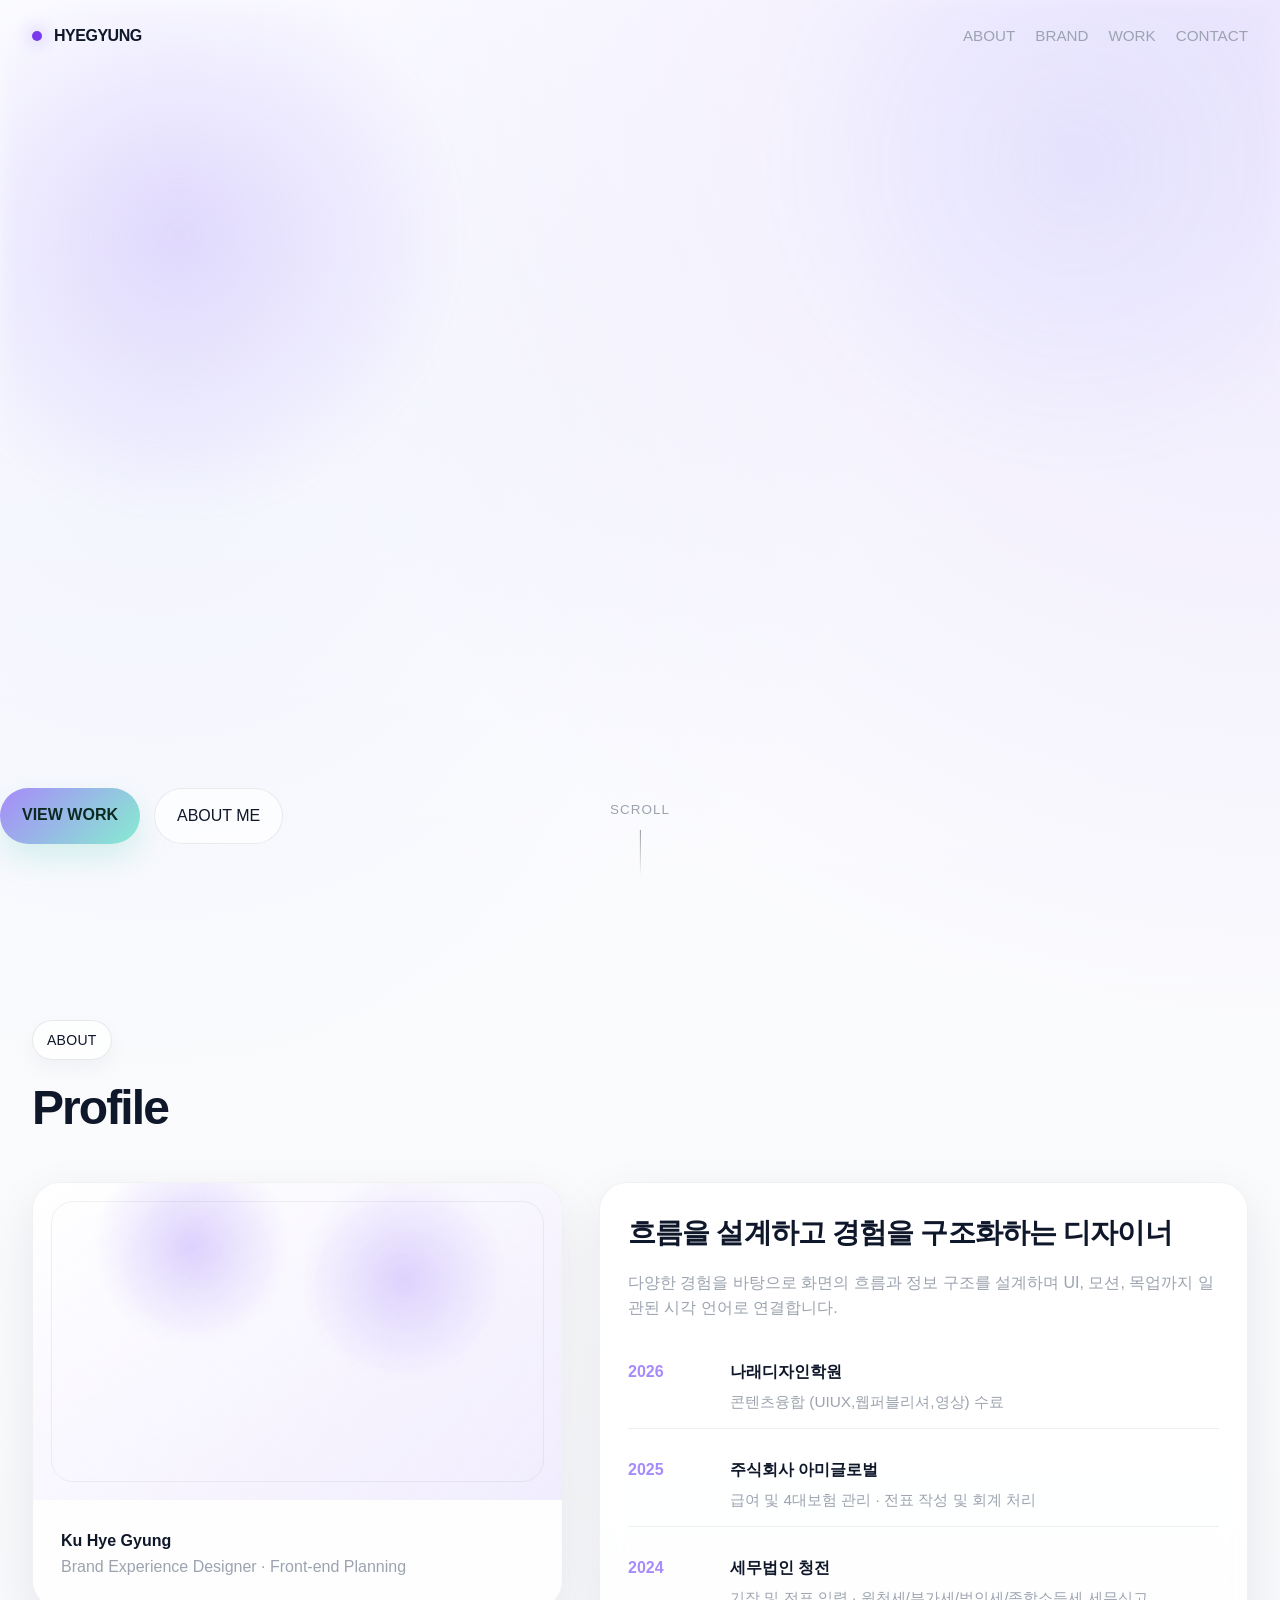
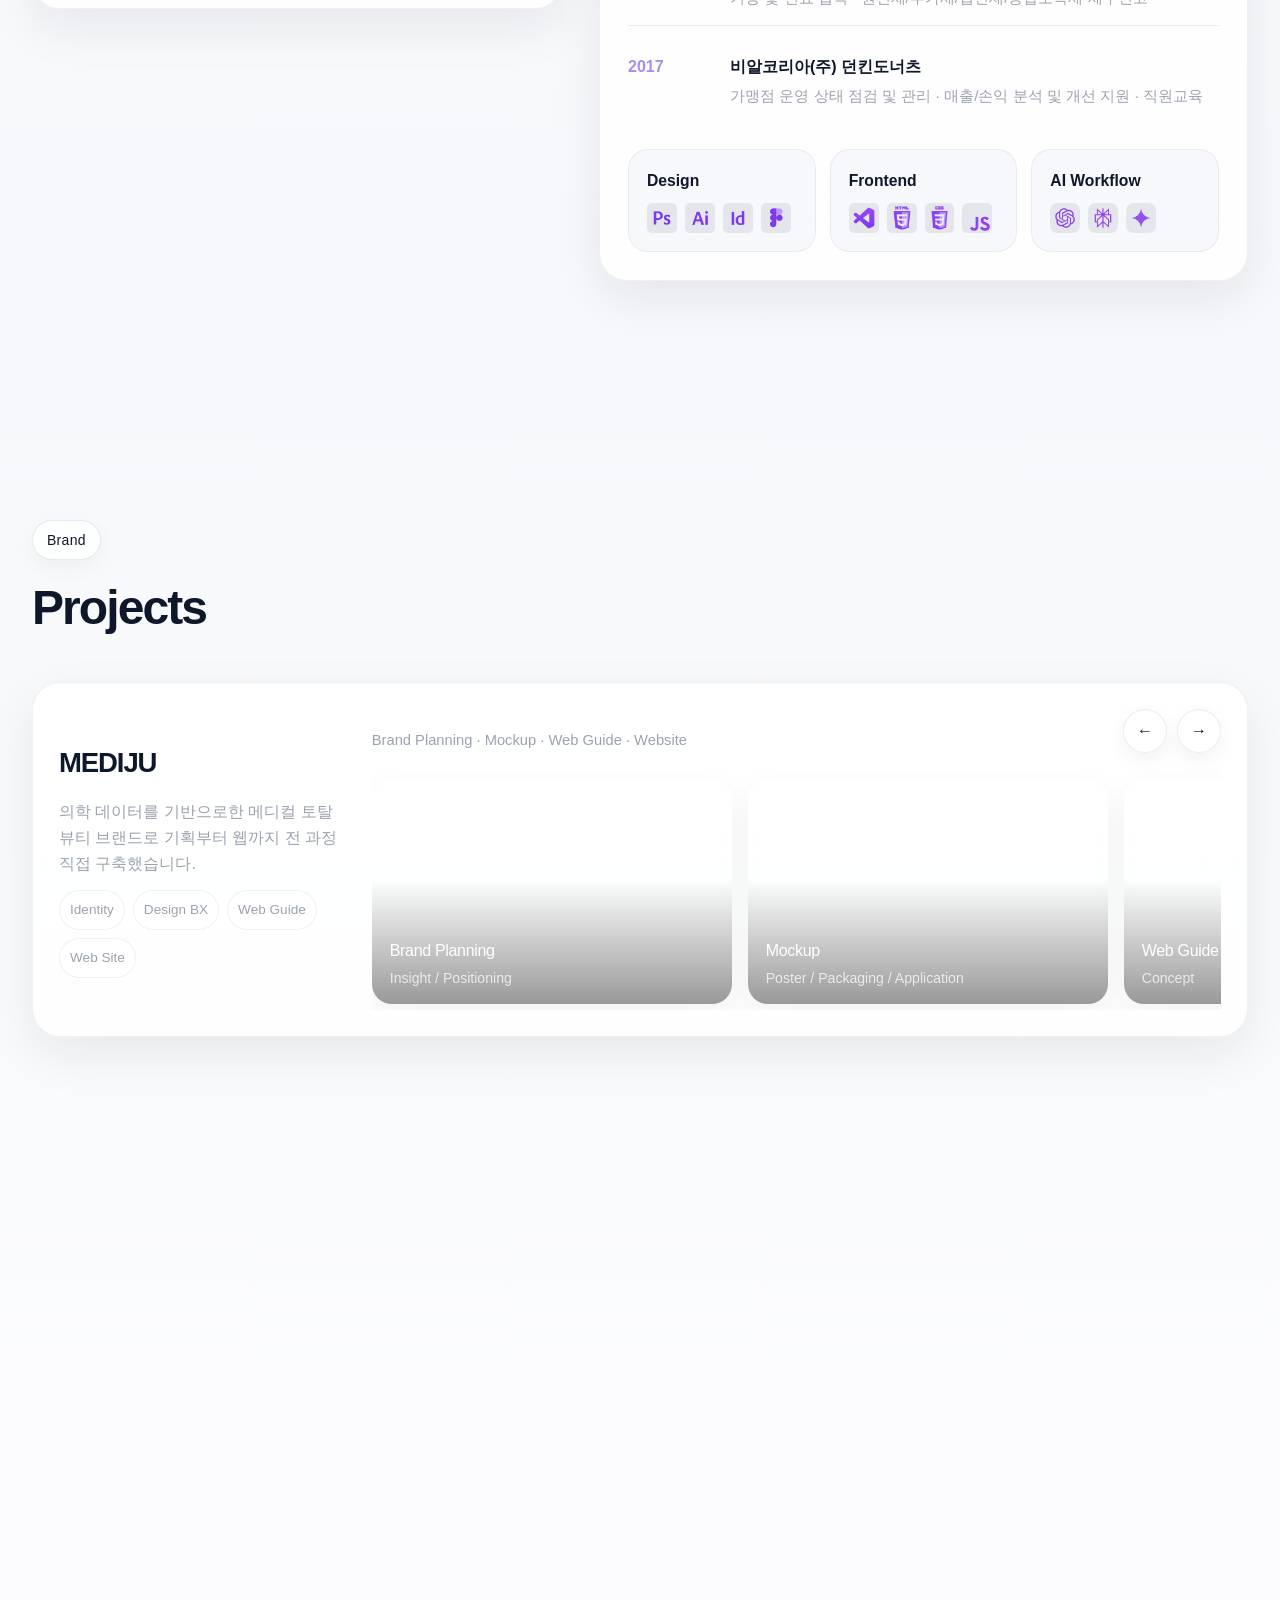
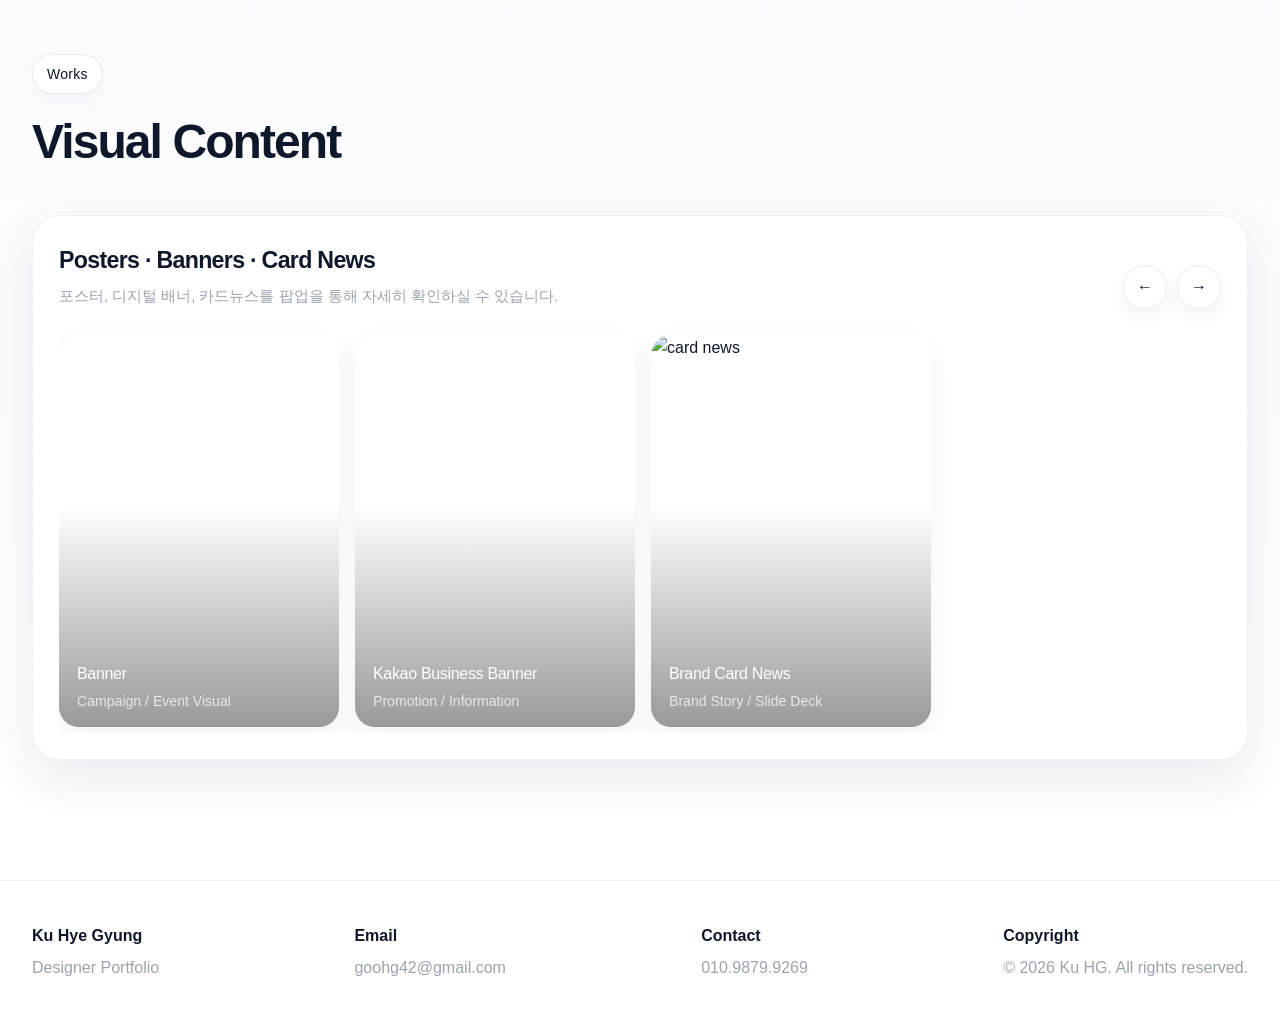
==== commit 5a937f36: "Add files via upload" ====
--- a/index.html
+++ b/index.html
@@ -13,12 +13,12 @@
 <body>
   <header class="site-header" id="siteHeader">
     <nav class="nav">
-      <a href="#hero" class="brand">Hye Gyung</a>
+      <a href="#hero" class="brand">HYEGYUNG</a>
       <div class="nav-links">
-        <a href="#about">About</a>
-        <a href="#branding">Brand</a>
-        <a href="#works">works</a>
-        <a href="#contact">Contact</a>
+        <a href="#about">ABOUT</a>
+        <a href="#branding">BRAND</a>
+        <a href="#works">WORK</a>
+        <a href="#contact">CONTACT</a>
       </div>
     </nav>
   </header>
@@ -30,8 +30,8 @@
       </video>
       <div class="hero-inner">
         <div class="hero-actions">
-          <a class="btn btn-primary" href="#branding">View Work</a>
-          <a class="btn btn-secondary" href="#about">About Me</a>
+          <a class="btn btn-primary" href="#branding">VIEW WORK</a>
+          <a class="btn btn-secondary" href="#about">ABOUT ME</a>
         </div>
       </div>
 
@@ -42,7 +42,7 @@
       <div class="container">
         <div class="section-head reveal reveal-scale">
           <div>
-            <span class="eyebrow">About</span>
+            <span class="eyebrow">ABOUT</span>
             <h2>Profile</h2>
           </div>
           <!-- <p>
@@ -98,9 +98,9 @@
                 <div class="timeline-year">2024</div>
                 <div class="timeline-role">
                   <strong>세무법인 청전</strong>
-                  <span>기거래처 장부 기장 및 전표 입력 · 원천세/부가세/법인세/종합소득세 세무신고</span>
-                </div>
-                </div>
+                  <span>기장 및 전표 입력 · 원천세/부가세/법인세/종합소득세 세무신고</span>
+                </div>
+              </div>
               <div class="timeline-item">
                 <div class="timeline-year">2017</div>
                 <div class="timeline-role">
@@ -150,26 +150,28 @@
             <span class="eyebrow">Brand</span>
             <h2>Projects</h2>
           </div>
-          <p>
+          <!-- <p>
             브랜드기획, 목업, 웹가이드, 웹사이트를 각각 별도 썸네일로 구성하고,
             슬라이드 안에서 빠르게 확인할 수 있도록 재구성했습니다.
             <br>페이지 이동 후, 좀 더 자세한 작업 내용을 확인할 수 있습니다.
-          </p>
+          </p> -->
         </div>
 
         <div class="brand-stack">
           <section class="card brand-row reveal reveal-scale">
-            <div class="brand-info">
-              
+            <div class="brand-info mediju">
+
               <h3>MEDIJU</h3>
               <p>
-                의료와 뷰티가 분리된 구조의 한계를 해결하고자, 병원 기반의 토탈 뷰티 브랜드를 기획했습니다.
+                의학 데이터를 기반으로한 메디컬 토탈 뷰티
+                브랜드로 기획부터 웹까지 전 과정 직접 구축했습니다.
               </p>
               <div class="brand-meta">
-                 <span class="tag"><a href="assets/MEDIJU/guide/bi/guide.html" target="_blank">Identity</a></span>
+                <span class="tag"><a href="assets/MEDIJU/guide/bi/guide.html" target="_blank">Identity</a></span>
                 <span class="tag"><a href="assets/MEDIJU/guide/bx/guide.html" target="_blank">Design BX</a></span>
                 <span class="tag"><a href="assets/MEDIJU/guide/web/guide.html" target="_blank">Web Guide</a></span>
-                <span class="tag"><a href="https://kkokku99-coder.github.io/mediju/" target="_blank">Web Site</a></span>
+                <span class="tag accent"><a href="https://kkokku99-coder.github.io/mediju/" target="_blank">Web
+                    Site</a></span>
                 <!-- <span class="tag"><a href="#" target="_blank">Video Guide</a></span>
                 <span class="tag"><a href="#" target="_blank">App</a></span> -->
               </div>
@@ -190,8 +192,8 @@
                   <div class="thumb-image">
                     <a href="assets/MEDIJU/guide/bi/guide.html" target="_blank">
                       <video class="thumb-video" muted loop playsinline preload="metadata">
-                      <source src="assets/video/MEDIJU_thumbnail_video_brand.mp4" type="video/mp4" />
-                    </video>
+                        <source src="assets/video/MEDIJU_thumbnail_video_brand.mp4" type="video/mp4" />
+                      </video>
                   </div>
                   <div class="thumb-overlay"><strong>Brand Planning</strong><span>Insight / Positioning</span></div>
                   </a>
@@ -205,7 +207,8 @@
                     <!-- 
                     <img src="assets/img/brand_thumbnail_sample.jpg" alt="brand">
                    -->
-                    <div class="thumb-overlay"><strong>Mockup</strong><span>Poster / Packaging / Application</span></div>
+                    <div class="thumb-overlay"><strong>Mockup</strong><span>Poster / Packaging / Application</span>
+                    </div>
                   </a>
                 </article>
 
@@ -247,16 +250,18 @@
           </section>
 
           <section class="card brand-row reveal reveal-scale">
-            <div class="brand-info">
+            <div class="brand-info lifoa">
               <h3>LiFOA</h3>
               <p>
-                1인 가구를 위한 가볍고 효율적인 삶의 방식을 제안하기 위해 기획된 미니멀 라이프 브랜드입니다.
+                1인 라이프를 재정의한 미니멀 라이프 브랜드로
+                네이밍부터 웹 디자인까지 전 과정 설계했습니다.
               </p>
               <div class="brand-meta">
                 <span class="tag"><a href="assets/LiFOA/guide/bi/guide.html" target="_blank">Identity</a></span>
                 <span class="tag"><a href="assets/LiFOA/guide/bx/guide.html" target="_blank">Design BX</a></span>
                 <span class="tag"><a href="assets/LiFOA/guide/web/guide.html" target="_blank">Web Guide</a></span>
-                <span class="tag"><a href="https://kkokku99-coder.github.io/LiFOA/" target="_blank">Web Site</a></span>
+                <span class="tag accent"><a href="https://kkokku99-coder.github.io/LiFOA/" target="_blank">Web
+                    Site</a></span>
                 <!-- <span class="tag"><a href="#" target="_blank">Video Guide</a></span>
                 <span class="tag"><a href="#" target="_blank">App</a></span> -->
               </div>
@@ -290,8 +295,8 @@
                       <source src="assets/video/LiFOA_thumbnail_video_mockup.mp4" type="video/mp4" />
                     </video>
                     <div class="thumb-overlay"><strong>Mockup</strong><span>
-                      Sign / Packaging
-                    </span></div>
+                        Sign / Packaging
+                      </span></div>
                   </a>
                 </article>
 
@@ -361,11 +366,11 @@
             </div>
             <div class="thumb-track slider-track" id="visualTrack">
               <!-- poster / banner 모달 전용 큰 이미지는 data-modal-media="assets/img/원하는파일.jpg" 로 직접 지정 -->
-              <article class="poster-thumb thumb-card modal-card" data-modal-type="poster"
-                data-modal-title="Poster Series A"
-                data-modal-description="이벤트 홍보용 포스터 시리즈입니다. 타이포그래피와 무드 중심의 키비주얼 작업입니다." data-modal-role="Poster Design"
-                data-modal-tools="Photoshop, Illustrator"
-                data-modal-summary="전시/행사 성격의 키비주얼 포스터 시리즈입니다. 메인 타이포와 무드 중심 그래픽으로 메시지를 압축해 전달합니다."
+
+              <article class="poster-thumb thumb-card modal-card" data-modal-type="poster" data-modal-title="Web Poster"
+                data-modal-description="이벤트 홍보용 웹 포스터입니다. 타이포그래피와 무드 중심의 키비주얼 작업입니다."
+                data-modal-role="Web Poster Design" data-modal-tools="Photoshop, Figma"
+                data-modal-summary="프로모션/행사 성격의 키비주얼 웹포스터 입니다. 메인 타이포와 무드 중심 그래픽으로 메시지를 압축해 전달합니다."
                 data-modal-meta1-label="Format" data-modal-meta1-value="A2 Poster / Digital Adaptation"
                 data-modal-meta2-label="Client" data-modal-meta2-value="Brand Campaign" data-modal-meta3-label="Year"
                 data-modal-meta3-value="2026" data-modal-meta4-label="Concept"
@@ -373,18 +378,18 @@
                 data-modal-note-title="Editable Note"
                 data-modal-note="이 영역은 포스터 전용 메모 박스입니다. 전시 개요, 인쇄 사양, 제작 포인트 등으로 자유롭게 수정하면 됩니다."
                 data-modal-video="Poster motion teaser area" data-modal-link="https://example.com"
-                data-modal-media="assets/img/poster_thumbnail_sample.jpg">
-                <video class="thumb-video" muted loop playsinline preload="metadata">
-                  <source src="assets/video/poster.mp4" type="video/mp4" />
-                </video>
-                <div class="thumb-overlay"><strong>Poster Series A</strong><span>Campaign / Event Visual</span></div>
-              </article>
-
-              <article class="poster-thumb thumb-card modal-card" data-modal-type="poster"
+                data-modal-media="assets/img/banner1.jpg">
+                <video class="thumb-video" muted loop playsinline preload="metadata">
+                  <source src="assets/video/banner1.mp4" type="video/mp4" />
+                </video>
+                <div class="thumb-overlay"><strong>Banner</strong><span>Campaign / Event Visual</span></div>
+              </article>
+
+              <!-- <article class="poster-thumb thumb-card modal-card" data-modal-type="poster"
                 data-modal-title="Poster Series B" data-modal-description="브랜드 포스터 시리즈입니다."
                 data-modal-role="Poster Design" data-modal-tools="Photoshop"
                 data-modal-summary="브랜드 무드를 중심으로 전개한 포스터 시리즈입니다." data-modal-meta1-label="Format"
-                data-modal-meta1-value="B1 / SNS Poster" data-modal-meta2-label="Client"
+                data-modal-meta1-value="B1 / Web Banner" data-modal-meta2-label="Client"
                 data-modal-meta2-value="Brand Promotion" data-modal-meta3-label="Year" data-modal-meta3-value="2026"
                 data-modal-meta4-label="Concept" data-modal-meta4-value="Graphic Mood"
                 data-modal-tags="Poster, Branding" data-modal-note-title="Editable Note"
@@ -394,25 +399,25 @@
                   <source src="assets/video/poster.mp4" type="video/mp4" />
                 </video>
                 <div class="thumb-overlay"><strong>Poster Series B</strong><span>Brand / Promotion</span></div>
-              </article>
-
-              <article class="ad-thumb thumb-card modal-card" data-modal-type="banner" data-modal-title="Banner Set A"
-                data-modal-description="디지털 배너 광고 세트입니다." data-modal-role="Banner Design"
-                data-modal-tools="Photoshop, Figma" data-modal-summary="퍼포먼스 배너와 SNS용 변형 소재를 함께 설계한 배너 세트입니다."
+              </article> -->
+
+              <!-- <article class="ad-thumb thumb-card modal-card" data-modal-type="banner" data-modal-title="Banner"
+                data-modal-description="디지털 배너입니다." data-modal-role="Banner Design"
+                data-modal-tools="Photoshop, Figma" data-modal-summary="WEB 또는 SNS용 배너입니다."
                 data-modal-meta1-label="Platform" data-modal-meta1-value="Meta / Web / App"
                 data-modal-meta2-label="Campaign" data-modal-meta2-value="Seasonal Promotion"
-                data-modal-meta3-label="Size" data-modal-meta3-value="1080x1080 / 1200x628"
+                data-modal-meta3-label="Size" data-modal-meta3-value="1080x1920 / 1200x628"
                 data-modal-meta4-label="Placement" data-modal-meta4-value="Feed / Display / Landing"
                 data-modal-tags="Banner, Performance, SNS" data-modal-note-title="Editable Note"
                 data-modal-note="배너는 플랫폼, 사이즈, CTA 방향 등을 이 박스에서 자유롭게 수정하면 됩니다." data-modal-video="Banner motion preview"
-                data-modal-link="https://example.com" data-modal-media="assets/img/banner_sample.jpeg">
-                <video class="thumb-video" muted loop playsinline preload="metadata">
-                  <source src="assets/video/ad_sample_01.mp4" type="video/mp4" />
-                </video>
-                <div class="thumb-overlay"><strong>Banner Set A</strong><span>Digital Ad System</span></div>
-              </article>
-
-              <article class="ad-thumb thumb-card modal-card" data-modal-type="banner" data-modal-title="Banner Set B"
+                data-modal-link="https://example.com" data-modal-media="assets/img/banner1.jpg">
+                <video class="thumb-video" muted loop playsinline preload="metadata">
+                  <source src="assets/video/banner1.mp4" type="video/mp4" />
+                </video>
+                <div class="thumb-overlay"><strong>Banner</strong><span>Digital Ad System</span></div>
+              </article> -->
+
+              <!-- <article class="ad-thumb thumb-card modal-card" data-modal-type="banner" data-modal-title="Banner Set B"
                 data-modal-description="프로모션 웹 배너 세트입니다." data-modal-role="Banner Design" data-modal-tools="Photoshop"
                 data-modal-summary="웹 프로모션 메인/서브 배너 세트입니다." data-modal-meta1-label="Platform"
                 data-modal-meta1-value="Website" data-modal-meta2-label="Campaign" data-modal-meta2-value="Promotion"
@@ -425,43 +430,44 @@
                   <source src="assets/video/ad_sample_01.mp4" type="video/mp4" />
                 </video>
                 <div class="thumb-overlay"><strong>Banner Set B</strong><span>Web Promotion</span></div>
-              </article>
+              </article> -->
 
               <article class="cardnews-thumb thumb-card modal-card" data-modal-type="cardnews"
-                data-modal-title="Card News Series A"
-                data-modal-description="브랜드 메시지를 카드뉴스 형식으로 재구성한 시리즈입니다. 모달에서 여러 장의 카드뉴스를 순서대로 확인할 수 있습니다."
-                data-modal-role="Card News Design" data-modal-tools="Photoshop, Illustrator"
-                data-modal-summary="인스타그램 캐러셀 형식의 카드뉴스입니다. 첫 장에서 주제를 제시하고 뒤로 갈수록 정보 흐름이 이어지도록 구성했습니다."
-                data-modal-meta1-label="Topic" data-modal-meta1-value="Brand Story" data-modal-meta2-label="Pages"
-                data-modal-meta2-value="7 Pages" data-modal-meta3-label="Flow"
-                data-modal-meta3-value="Cover → Info → CTA" data-modal-meta4-label="Style"
-                data-modal-meta4-value="Editorial Carousel" data-modal-tags="Card News, Carousel, Storytelling"
+                data-modal-title="Kakao Business Banner"
+                data-modal-description="카카오 비지니스 배너입니다. 여러 장의 배너를 순서대로 확인할 수 있습니다."
+                data-modal-role="Kakao Business Banner Design" data-modal-tools="Photoshop, Illustrator, Figma"
+                data-modal-summary="정보 전달 중심의 프로모션 카카오 비지니스 배너입니다. " data-modal-meta1-label="Topic"
+                data-modal-meta1-value="Brand Story" data-modal-meta2-label="Pages" data-modal-meta2-value="7 Pages"
+                data-modal-meta3-label="Flow" data-modal-meta3-value="Cover → Info → CTA" data-modal-meta4-label="Style"
+                data-modal-meta4-value="Editorial Carousel" data-modal-tags="banner, Promotion, Information"
                 data-modal-note-title="Editable Note"
                 data-modal-note="카드뉴스는 페이지 흐름, 표지 방향, 정보 구성 방식 등을 이 박스에서 자유롭게 수정할 수 있습니다."
                 data-modal-video="Card news preview" data-modal-link="https://example.com"
-                data-modal-images="assets/img/CardNews1.png|assets/img/CardNews2.png|assets/img/CardNews3.png|assets/img/CardNews4.png|assets/img/CardNews5.png|assets/img/CardNews6.png|assets/img/CardNews7.png">
+                data-modal-images="assets/img/CardNews01.png|assets/img/CardNews02.png|assets/img/CardNews03.png|assets/img/CardNews04.png|">
                 <div class="thumb-image">
-                  <img src="assets/img/CardNews1.png" alt="card news">
-                </div>
-                <div class="thumb-overlay"><strong>Card News Series A</strong><span>Brand Story / Slide Deck</span>
+                  <video class="thumb-video" muted loop playsinline preload="metadata">
+                    <source src="assets/video/card_news.mp4" type="video/mp4" />
+                  </video>
+                </div>
+                <div class="thumb-overlay"><strong>Kakao Business Banner</strong><span>Promotion / Information</span>
                 </div>
               </article>
 
               <article class="cardnews-thumb thumb-card modal-card" data-modal-type="cardnews"
-                data-modal-title="Card News Series B" data-modal-description="프로모션 콘텐츠를 정보형 카드뉴스로 정리한 작업입니다."
+                data-modal-title="Brand Card News" data-modal-description="브랜드 메시지를 카드뉴스 형식으로 재구성한 시리즈입니다."
                 data-modal-role="Card News Design" data-modal-tools="Photoshop, Figma"
                 data-modal-summary="정보 전달 중심의 프로모션 카드뉴스입니다." data-modal-meta1-label="Topic"
                 data-modal-meta1-value="Promotion" data-modal-meta2-label="Pages" data-modal-meta2-value="7 Pages"
                 data-modal-meta3-label="Flow" data-modal-meta3-value="Intro → Detail → CTA"
                 data-modal-meta4-label="Style" data-modal-meta4-value="Clean Info Layout"
-                data-modal-tags="Promotion, Information" data-modal-note-title="Editable Note"
+                data-modal-tags="Card News,Storytelling " data-modal-note-title="Editable Note"
                 data-modal-note="카드뉴스 프로젝트용 자유 메모 영역입니다." data-modal-video="Card news preview"
                 data-modal-link="https://example.com"
-                data-modal-images="assets/img/CardNews1.png|assets/img/CardNews2.png|assets/img/CardNews3.png|assets/img/CardNews4.png|assets/img/CardNews5.png|assets/img/CardNews6.png|assets/img/CardNews7.png">
+                data-modal-images="assets/img/CardNews1.png|assets/img/CardNews2.png|assets/img/CardNews3.png|assets/img/CardNews4.png|assets/img/CardNews5.png">
                 <div class="thumb-image">
-                  <img src="assets/img/CardNews1.png" alt="card news">
-                </div>
-                <div class="thumb-overlay"><strong>Card News Series B</strong><span>Promotion / Information</span></div>
+                  <img src="assets/img/CardNews1_Cover.png" alt="card news">
+                </div>
+                <div class="thumb-overlay"><strong>Brand Card News</strong><span>Brand Story / Slide Deck</span></div>
               </article>
 
 
@@ -471,7 +477,7 @@
             </div>
           </section>
 
-          <section class="card work-row reveal reveal-scale">
+          <!-- <section class="card work-row reveal reveal-scale">
             <div class="work-row-head">
               <div>
                 <h3>Reels & Videos</h3>
@@ -560,7 +566,7 @@
                   <span>Brand Intro</span>
                 </div>
               </article>
-              <!-- <article class="reels-thumb thumb-card modal-card" data-modal-title="Reel Project F"
+              <article class="reels-thumb thumb-card modal-card" data-modal-title="Reel Project F"
                 data-modal-description="브랜드 인트로 영상입니다." data-modal-role="Motion Design / Short-form"
                 data-modal-tools="Premiere Pro, AI Video" data-modal-video="Reel preview area"
                 data-modal-link="https://example.com">
@@ -574,9 +580,9 @@
                   <strong>Reel Project F</strong>
                   <span>Brand Intro</span>
                 </div>
-              </article> -->
-            </div>
-          </section>
+              </article>
+            </div>
+          </section> -->
         </div>
       </div>
     </section>
@@ -617,7 +623,7 @@
 
   <!-- ===== Modal layout templates: edit these HTML blocks directly ===== -->
   <template id="modalTemplatePoster">
-    <span class="modal-type-badge">Poster Project</span>
+    <span class="modal-type-badge">Web Poster Project</span>
     <div class="modal-summary-card">
       <strong data-field="title">Project Title</strong>
       <p data-field="description">Project description</p>
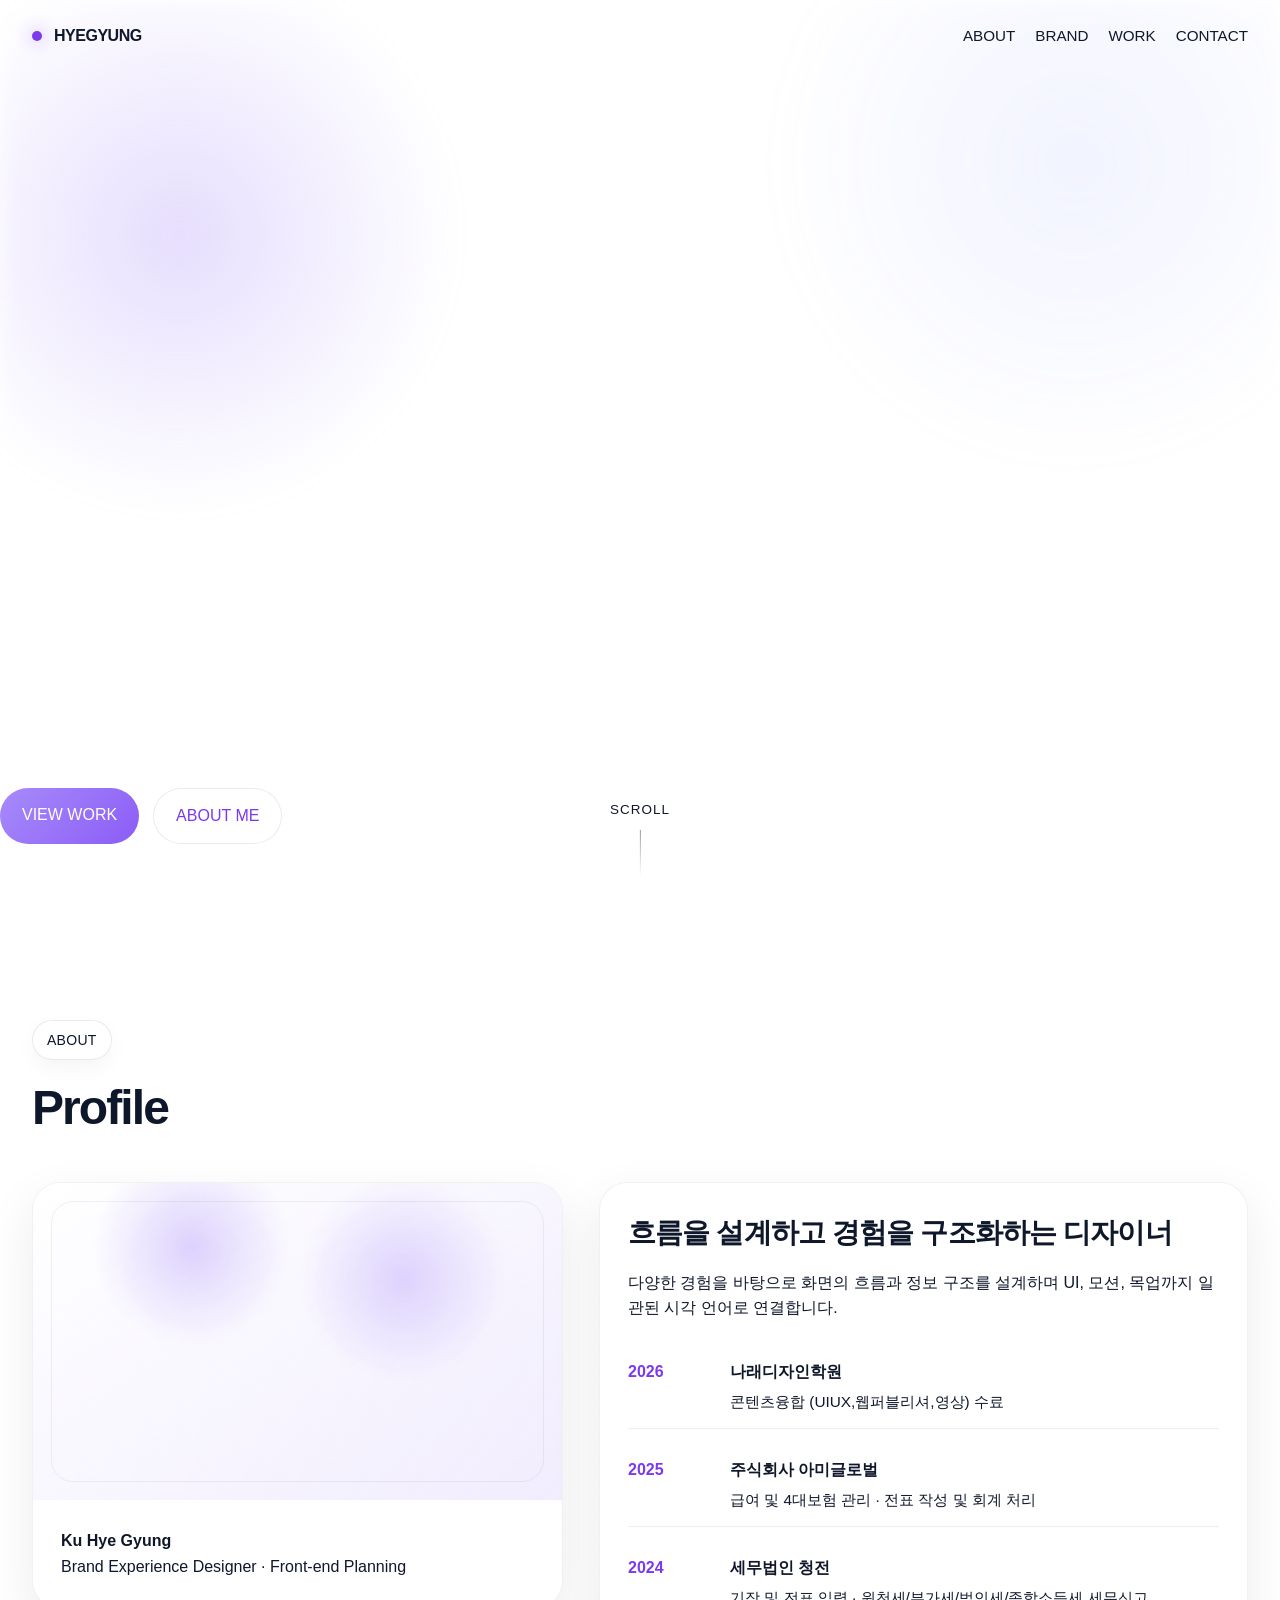
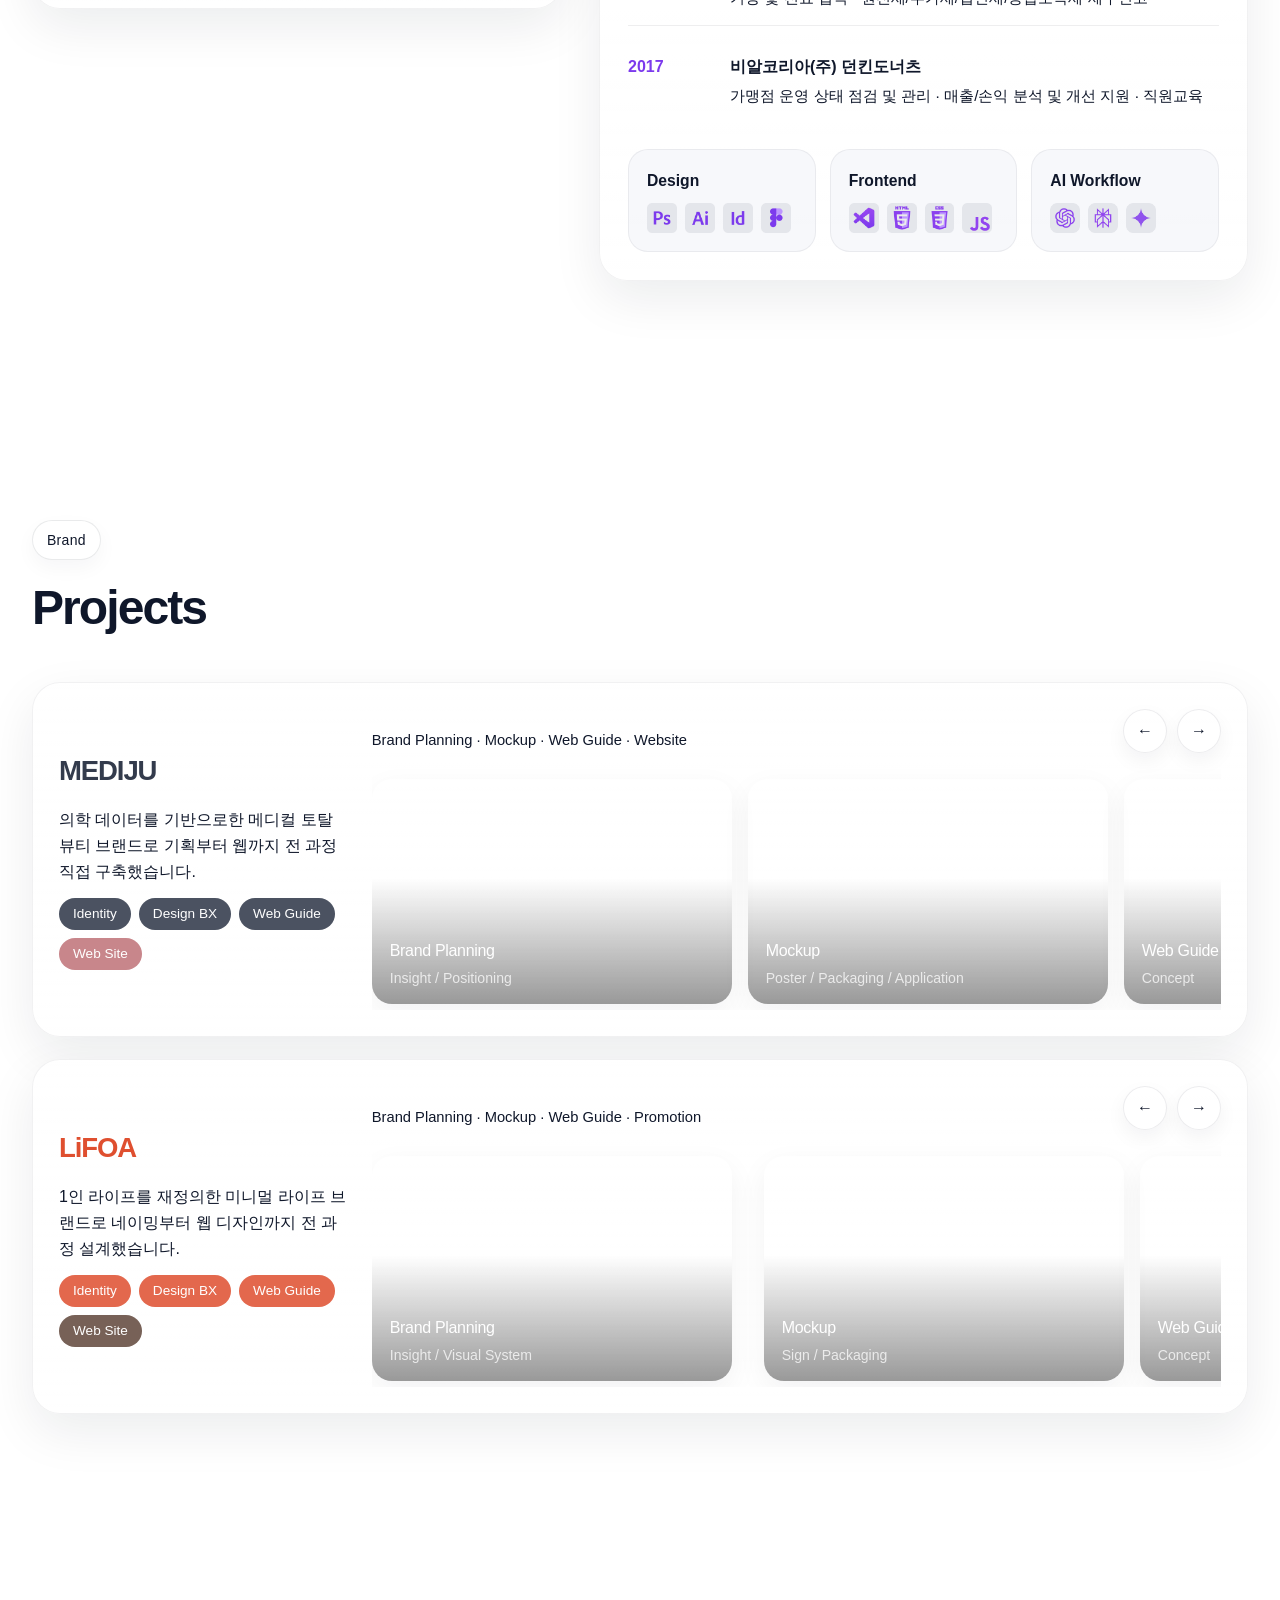
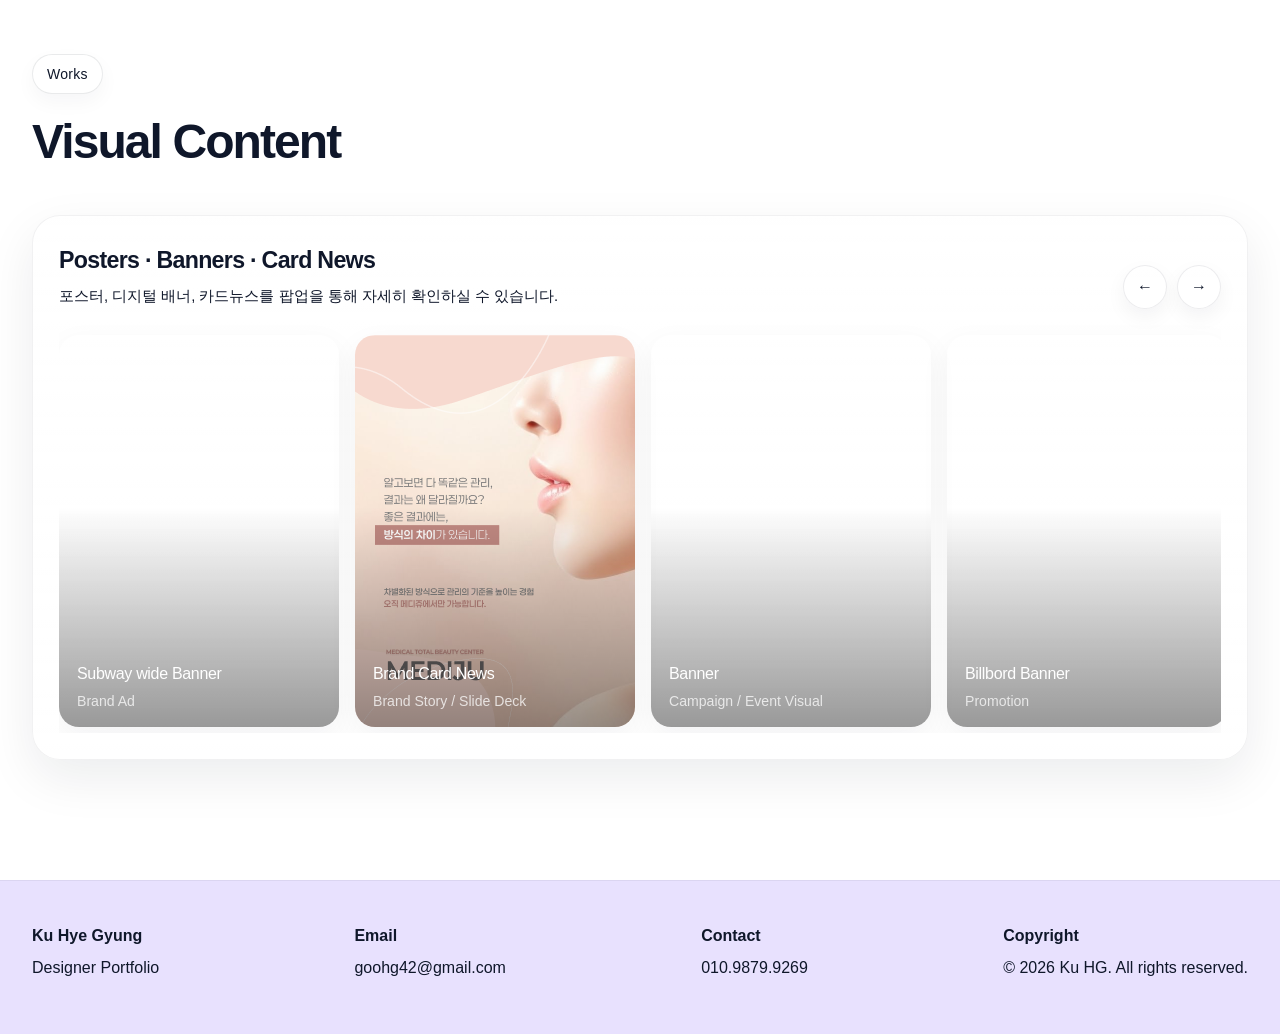
==== commit 48ac1779: "Add files via upload" ====
--- a/index.html
+++ b/index.html
@@ -367,6 +367,39 @@
             <div class="thumb-track slider-track" id="visualTrack">
               <!-- poster / banner 모달 전용 큰 이미지는 data-modal-media="assets/img/원하는파일.jpg" 로 직접 지정 -->
 
+               <article class="ad-thumb thumb-card modal-card" data-modal-type="banner" data-modal-title="Banner"
+                data-modal-description="브랜드 홍보 지하철 와이드 스크린 배너입니다." data-modal-role="Banner Design"
+                data-modal-tools="Photoshop, Figma" data-modal-summary="WEB 또는 SNS용 배너입니다."
+                data-modal-meta1-label="Platform" data-modal-meta1-value="Meta / Web / App"
+                data-modal-meta2-label="Campaign" data-modal-meta2-value="Seasonal Promotion"
+                data-modal-meta3-label="Size" data-modal-meta3-value="1080x1920 / 1200x628"
+                data-modal-meta4-label="Placement" data-modal-meta4-value="Feed / Display / Landing"
+                data-modal-tags="Banner, Subway, Ad" data-modal-note-title="Editable Note"
+                data-modal-note="배너는 플랫폼, 사이즈, CTA 방향 등을 이 박스에서 자유롭게 수정하면 됩니다." data-modal-video="Banner motion preview"
+                data-modal-link="https://example.com" data-modal-media="assets/img/ad_subway.jpg">
+                <video class="thumb-video" muted loop playsinline preload="metadata">
+                  <source src="assets/video/subway_ad.mp4" type="video/mp4" />
+                </video>
+                <div class="thumb-overlay"><strong>Subway wide Banner</strong><span>Brand Ad</span></div>
+              </article>
+
+               <article class="cardnews-thumb thumb-card modal-card" data-modal-type="cardnews"
+                data-modal-title="Brand Card News" data-modal-description="브랜드 메시지를 카드뉴스 형식으로 재구성한 시리즈입니다."
+                data-modal-role="Card News Design" data-modal-tools="Photoshop, Figma"
+                data-modal-summary="정보 전달 중심의 프로모션 카드뉴스입니다." data-modal-meta1-label="Topic"
+                data-modal-meta1-value="Promotion" data-modal-meta2-label="Pages" data-modal-meta2-value="7 Pages"
+                data-modal-meta3-label="Flow" data-modal-meta3-value="Intro → Detail → CTA"
+                data-modal-meta4-label="Style" data-modal-meta4-value="Clean Info Layout"
+                data-modal-tags="Card News,Storytelling " data-modal-note-title="Editable Note"
+                data-modal-note="카드뉴스 프로젝트용 자유 메모 영역입니다." data-modal-video="Card news preview"
+                data-modal-link="https://example.com"
+                data-modal-images="assets/img/CardNews1.png|assets/img/CardNews2.png|assets/img/CardNews3.png|assets/img/CardNews4.png|assets/img/CardNews5.png">
+                <div class="thumb-image">
+                  <img src="assets/img/CardNews1_Cover.png" alt="card news">
+                </div>
+                <div class="thumb-overlay"><strong>Brand Card News</strong><span>Brand Story / Slide Deck</span></div>
+              </article>
+
               <article class="poster-thumb thumb-card modal-card" data-modal-type="poster" data-modal-title="Web Poster"
                 data-modal-description="이벤트 홍보용 웹 포스터입니다. 타이포그래피와 무드 중심의 키비주얼 작업입니다."
                 data-modal-role="Web Poster Design" data-modal-tools="Photoshop, Figma"
@@ -417,20 +450,20 @@
                 <div class="thumb-overlay"><strong>Banner</strong><span>Digital Ad System</span></div>
               </article> -->
 
-              <!-- <article class="ad-thumb thumb-card modal-card" data-modal-type="banner" data-modal-title="Banner Set B"
-                data-modal-description="프로모션 웹 배너 세트입니다." data-modal-role="Banner Design" data-modal-tools="Photoshop"
-                data-modal-summary="웹 프로모션 메인/서브 배너 세트입니다." data-modal-meta1-label="Platform"
-                data-modal-meta1-value="Website" data-modal-meta2-label="Campaign" data-modal-meta2-value="Promotion"
+              <article class="ad-thumb thumb-card modal-card" data-modal-type="banner" data-modal-title="Billbord Banner"
+                data-modal-description="프로모션 빌보드 배너입니다." data-modal-role="Banner Design" data-modal-tools="Photoshop"
+                data-modal-summary="프로모션 빌보드 배너입니다." data-modal-meta1-label="Platform"
+                data-modal-meta1-value="Billbord" data-modal-meta2-label="Campaign" data-modal-meta2-value="Promotion"
                 data-modal-meta3-label="Size" data-modal-meta3-value="PC / Mobile Responsive"
                 data-modal-meta4-label="Placement" data-modal-meta4-value="Hero / Mid Banner"
-                data-modal-tags="Banner, Web" data-modal-note-title="Editable Note"
+                data-modal-tags="Banner, Billbord" data-modal-note-title="Editable Note"
                 data-modal-note="배너 프로젝트 설명을 이 텍스트로 바꾸면 됩니다." data-modal-video="Banner motion preview"
-                data-modal-link="https://example.com" data-modal-media="assets/img/banner_sample.jpeg">
-                <video class="thumb-video" muted loop playsinline preload="metadata">
-                  <source src="assets/video/ad_sample_01.mp4" type="video/mp4" />
-                </video>
-                <div class="thumb-overlay"><strong>Banner Set B</strong><span>Web Promotion</span></div>
-              </article> -->
+                data-modal-link="https://example.com" data-modal-media="assets/img/banner2.jpg">
+                <video class="thumb-video" muted loop playsinline preload="metadata">
+                  <source src="assets/video/banner2.mp4" type="video/mp4" />
+                </video>
+                <div class="thumb-overlay"><strong>Billbord Banner</strong><span>Promotion</span></div>
+              </article>
 
               <article class="cardnews-thumb thumb-card modal-card" data-modal-type="cardnews"
                 data-modal-title="Kakao Business Banner"
@@ -453,22 +486,7 @@
                 </div>
               </article>
 
-              <article class="cardnews-thumb thumb-card modal-card" data-modal-type="cardnews"
-                data-modal-title="Brand Card News" data-modal-description="브랜드 메시지를 카드뉴스 형식으로 재구성한 시리즈입니다."
-                data-modal-role="Card News Design" data-modal-tools="Photoshop, Figma"
-                data-modal-summary="정보 전달 중심의 프로모션 카드뉴스입니다." data-modal-meta1-label="Topic"
-                data-modal-meta1-value="Promotion" data-modal-meta2-label="Pages" data-modal-meta2-value="7 Pages"
-                data-modal-meta3-label="Flow" data-modal-meta3-value="Intro → Detail → CTA"
-                data-modal-meta4-label="Style" data-modal-meta4-value="Clean Info Layout"
-                data-modal-tags="Card News,Storytelling " data-modal-note-title="Editable Note"
-                data-modal-note="카드뉴스 프로젝트용 자유 메모 영역입니다." data-modal-video="Card news preview"
-                data-modal-link="https://example.com"
-                data-modal-images="assets/img/CardNews1.png|assets/img/CardNews2.png|assets/img/CardNews3.png|assets/img/CardNews4.png|assets/img/CardNews5.png">
-                <div class="thumb-image">
-                  <img src="assets/img/CardNews1_Cover.png" alt="card news">
-                </div>
-                <div class="thumb-overlay"><strong>Brand Card News</strong><span>Brand Story / Slide Deck</span></div>
-              </article>
+             
 
 
 
--- a/assets/css/style.css
+++ b/assets/css/style.css
@@ -1,1739 +1,1756 @@
-:root {
-  --bg: #f7f8fb;
-  --bg-soft: #ffffff;
-  --surface: rgba(255, 255, 255, 0.82);
-  --surface-strong: rgba(255, 255, 255, 0.96);
-  --text: #0F172A;
-  --text-muted: #9CA3AF;
-  --line: rgba(17, 24, 39, 0.09);
-  --accent: #A78BFA;
-  --accent-2: #7b8cff;
-  --shadow: 0 18px 50px rgba(15, 23, 42, 0.08);
-  --radius-lg: 28px;
-  --radius-md: 20px;
-  --radius-sm: 14px;
-  --container: min(1600px, calc(100% - 64px));
-  --transition: 320ms cubic-bezier(.2, .8, .2, 1);
-  --nav-h: 84px;
-}
-
-* {
-  box-sizing: border-box;
-}
-
-html {
-  scroll-behavior: auto;
-}
-
-body {
-  margin: 0;
-  font-family: -apple-system, BlinkMacSystemFont, "Segoe UI", Roboto, "Noto Sans KR", sans-serif;
-  background:
-    radial-gradient(circle at top right, #a78bfa34, transparent 24%),
-    radial-gradient(circle at 12% 10%, rgba(123, 140, 255, 0.08), transparent 18%),
-    linear-gradient(180deg, #ffffff 0%, #f7f8fb 44%, #ffffff 100%);
-  color: var(--text);
-  line-height: 1.6;
-  overflow-x: hidden;
-}
-
-img,
-video {
-  display: block;
-  max-width: 100%;
-}
-
-a {
-  color: inherit;
-  text-decoration: none;
-}
-
-button {
-  font: inherit;
-}
-
-.container {
-  width: var(--container);
-  margin: 0 auto;
-}
-
-.section {
-  padding: 120px 0;
-  position: relative;
-  scroll-margin-top: calc(var(--nav-h) + 24px);
-}
-
-.eyebrow {
-  display: inline-flex;
-  align-items: center;
-  gap: 8px;
-  padding: 8px 14px;
-  border: 1px solid var(--line);
-  border-radius: 999px;
-  color: #0F172A;
-  font-size: 0.875rem;
-  letter-spacing: 0.02em;
-  background: rgba(255, 255, 255, 0.72);
-  /* background: #86ecd0; */
-  backdrop-filter: blur(10px);
-  box-shadow: 0 8px 20px rgba(15, 23, 42, 0.04);
-}
-
-.section-head {
-  display: flex;
-  justify-content: space-between;
-  align-items: end;
-  gap: 24px;
-  margin-bottom: 40px;
-}
-
-.section-head h2 {
-  margin: 14px 0 0;
-  font-size: clamp(2rem, 4vw, 3rem);
-  line-height: 1.4;
-  letter-spacing: -0.04em;
-  color: #0F172A;
-}
-
-.section-head p {
-  max-width: 540px;
-  color: var(--text-muted);
-  margin: 0;
-}
-
-.site-header {
-  position: fixed;
-  inset: 0 0 auto 0;
-  z-index: 50;
-  padding: 18px 0;
-  transition:
-    background var(--transition),
-    border-color var(--transition),
-    backdrop-filter var(--transition),
-    box-shadow var(--transition);
-}
-
-.site-header.scrolled {
-  background: rgba(255, 255, 255, 0.78);
-  border-bottom: 1px solid rgba(17, 24, 39, 0.06);
-  backdrop-filter: blur(16px);
-  box-shadow: 0 10px 30px rgba(15, 23, 42, 0.05);
-}
-
-.nav {
-  width: var(--container);
-  max-width: 1600px;
-  margin: 0 auto;
-  display: flex;
-  align-items: center;
-  justify-content: space-between;
-  gap: 20px;
-}
-
-.brand {
-  font-weight: 700;
-  letter-spacing: -0.03em;
-  font-size: 1rem;
-  display: inline-flex;
-  align-items: center;
-  gap: 12px;
-}
-
-.brand::before {
-  content: "";
-  width: 10px;
-  height: 10px;
-  border-radius: 999px;
-  /* background: linear-gradient(135deg, var(--accent), var(--accent-2)); */
-  background: #7C3AED;
-  box-shadow: 0 0 18px #A78BFA;
-}
-
-.nav-links {
-  display: flex;
-  gap: 20px;
-  align-items: center;
-  color: var(--text-muted);
-  font-size: 0.95rem;
-}
-
-.nav-links a {
-  position: relative;
-  padding: 6px 0;
-  transition: color var(--transition), transform var(--transition);
-}
-
-.nav-links a::after {
-  content: "";
-  position: absolute;
-  left: 0;
-  bottom: 0;
-  width: 100%;
-  height: 1px;
-  background: linear-gradient(90deg, var(--accent), transparent);
-  transform: scaleX(0);
-  transform-origin: left;
-  transition: transform var(--transition);
-}
-
-.nav-links a:hover,
-.nav-links a:focus-visible {
-  color: var(--text);
-  transform: translateY(-1px);
-}
-
-.nav-links a:hover::after,
-.nav-links a:focus-visible::after {
-  transform: scaleX(1);
-}
-
-.hero {
-  min-height: 100svh;
-  display: grid;
-  align-items: end;
-  padding: 118px 0 56px;
-  position: relative;
-  overflow: clip;
-  isolation: isolate;
-}
-
-.hero::before {
-  content: "";
-  position: absolute;
-  inset: 0;
-  background:
-    radial-gradient(circle at 14% 26%, #a78bfa49, transparent 22%),
-    radial-gradient(circle at 84% 18%, rgba(123, 140, 255, 0.10), transparent 24%);
-  filter: blur(10px);
-  pointer-events: none;
-  animation: heroGlow 10s ease-in-out infinite alternate;
-}
-
-.hero-video {
-  position: absolute;
-  inset: 0;
-  width: 100%;
-  height: 100%;
-  object-fit: cover;
-  /* opacity: 0.08; */
-  /* filter: saturate(1.02) contrast(1.02);
-      transform: scale(1.05);
-      animation: heroVideoFloat 16s ease-in-out infinite alternate;
-      background:
-        radial-gradient(circle at 20% 20%, rgba(50, 199, 161, 0.10), transparent 26%),
-        radial-gradient(circle at 78% 24%, rgba(123, 140, 255, 0.12), transparent 24%),
-        linear-gradient(135deg, #ffffff 0%, #f4f7fb 52%, #eef3fb 100%); */
-}
-
-/* .hero-overlay {
-      position: absolute;
-      inset: 0;
-      background:
-        linear-gradient(to bottom, rgba(255, 255, 255, 0.16), rgba(247, 248, 251, 0.92)),
-        linear-gradient(112deg, rgba(255, 255, 255, 0.88) 12%, rgba(255, 255, 255, 0.30) 50%, rgba(247, 248, 251, 0.86) 100%);
-    } */
-
-.hero-gridline {
-  position: absolute;
-  inset: 0;
-  background-image:
-    linear-gradient(rgba(17, 24, 39, 0.04) 1px, transparent 1px),
-    linear-gradient(90deg, rgba(17, 24, 39, 0.04) 1px, transparent 1px);
-  background-size: 72px 72px;
-  opacity: 0.35;
-  mask-image: linear-gradient(to bottom, rgba(0, 0, 0, 0.9), transparent 84%);
-  pointer-events: none;
-}
-
-.hero-inner {
-  position: relative;
-  z-index: 1;
-  width: min(1600px, calc(100% - 64px));
-  margin: 0 auto;
-  display: grid;
-  grid-template-columns: minmax(520px, 0.9fr) minmax(760px, 1.1fr);
-  gap: 56px;
-  align-items: center;
-  justify-content: center;
-}
-
-.hero-copy {
-  max-width: 680px;
-  width: 100%;
-  position: relative;
-  z-index: 2;
-  justify-self: stretch;
-  text-align: left;
-  padding-left: 0;
-}
-
-.hero-copy h1 {
-  margin: 16px 0 20px;
-  font-size: clamp(4.2rem, 7.2vw, 7.9rem);
-  line-height: 0.88;
-  letter-spacing: -0.085em;
-  max-width: 7.4ch;
-  text-wrap: balance;
-}
-
-.hero-line {
-  display: block;
-  overflow: hidden;
-}
-
-.hero-line>span {
-  display: inline-block;
-  line-height: 1.1em;
-  transform: translateY(112%);
-  opacity: 0;
-  animation: heroLineUp 900ms cubic-bezier(.2, .8, .2, 1) forwards;
-}
-
-.hero-line:nth-child(1)>span {
-  animation-delay: 120ms;
-}
-
-.hero-line:nth-child(2)>span {
-  animation-delay: 250ms;
-}
-
-.hero-line:nth-child(3)>span {
-  animation-delay: 380ms;
-}
-
-.hero-copy p {
-  max-width: 52ch;
-  color: var(--text-muted);
-  font-size: clamp(1rem, 1.45vw, 1.14rem);
-  margin: 0 0 32px;
-  opacity: 0;
-  transform: translateY(18px);
-  animation: heroFadeUp 900ms cubic-bezier(.2, .8, .2, 1) 620ms forwards;
-}
-
-.hero-actions {
-  display: flex;
-  gap: 14px;
-  flex-wrap: wrap;
-  opacity: 0;
-  transform: translateY(18px);
-  animation: heroFadeUp 900ms cubic-bezier(.2, .8, .2, 1) 760ms forwards;
-}
-
-.btn {
-  appearance: none;
-  border: 0;
-  border-radius: 999px;
-  padding: 14px 22px;
-  cursor: pointer;
-  transition: transform var(--transition), opacity var(--transition), background var(--transition), border-color var(--transition), box-shadow var(--transition);
-}
-
-.btn:hover {
-  transform: translateY(-2px);
-}
-
-.btn-primary {
-  background: linear-gradient(135deg, var(--accent), #86ecd0);
-  color: #0d2a22;
-  font-weight: 700;
-  box-shadow: 0 14px 30px rgba(50, 199, 161, 0.18);
-}
-
-.btn-primary:hover {
-  box-shadow: 0 20px 34px rgba(50, 199, 161, 0.24);
-}
-
-.btn-secondary {
-  background: rgba(255, 255, 255, 0.7);
-  color: var(--text);
-  border: 1px solid rgba(17, 24, 39, 0.08);
-  backdrop-filter: blur(12px);
-}
-
-.hero-visual {
-  position: relative;
-  min-height: 720px;
-  width: 100%;
-  display: grid;
-  align-items: center;
-  justify-self: stretch;
-  opacity: 0;
-  transform: translateY(22px) scale(0.985);
-  animation: heroFadeUpScale 1100ms cubic-bezier(.2, .8, .2, 1) 380ms forwards;
-}
-
-.hero-frame {
-  position: relative;
-  min-height: 720px;
-  width: 100%;
-  border-radius: 38px;
-  border: 1px solid rgba(17, 24, 39, 0.07);
-  background:
-    linear-gradient(160deg, rgba(255, 255, 255, 0.88), rgba(255, 255, 255, 0.62)),
-    rgba(255, 255, 255, 0.88);
-  overflow: hidden;
-  box-shadow: 0 26px 80px rgba(15, 23, 42, 0.09);
-  backdrop-filter: blur(20px);
-}
-
-.hero-frame::before {
-  content: "";
-  position: absolute;
-  inset: 0;
-  background:
-    linear-gradient(135deg, rgba(50, 199, 161, 0.08), transparent 34%),
-    linear-gradient(220deg, rgba(123, 140, 255, 0.08), transparent 28%);
-  pointer-events: none;
-}
-
-.hero-frame::after {
-  content: "";
-  position: absolute;
-  inset: 18px;
-  border-radius: 26px;
-  border: 1px solid rgba(17, 24, 39, 0.05);
-  pointer-events: none;
-}
-
-.hero-stack {
-  position: absolute;
-  inset: 0;
-  padding: 30px;
-  display: grid;
-  grid-template-columns: minmax(0, 1.08fr) minmax(280px, 0.82fr);
-  grid-template-rows: minmax(0, 1.12fr) minmax(0, 0.88fr);
-  gap: 18px;
-}
-
-.hero-panel {
-  position: relative;
-  border-radius: 26px;
-  overflow: hidden;
-  border: 1px solid rgba(17, 24, 39, 0.06);
-  background:
-    radial-gradient(circle at 20% 20%, rgba(50, 199, 161, 0.12), transparent 26%),
-    radial-gradient(circle at 78% 24%, rgba(123, 140, 255, 0.14), transparent 24%),
-    linear-gradient(135deg, #ffffff 0%, #f3f6fb 52%, #eef2f8 100%);
-  box-shadow: 0 18px 40px rgba(15, 23, 42, 0.08);
-  transition: transform 600ms cubic-bezier(.2, .8, .2, 1), border-color var(--transition), box-shadow var(--transition);
-  transform-origin: center;
-}
-
-.hero-panel:hover {
-  transform: translateY(-6px) scale(1.01);
-  border-color: rgba(50, 199, 161, 0.16);
-  box-shadow: 0 24px 50px rgba(15, 23, 42, 0.12);
-}
-
-.hero-panel--primary {
-  grid-column: 1;
-  grid-row: 1 / span 2;
-  min-height: 0;
-  animation: panelFloatA 10s ease-in-out infinite;
-}
-
-.hero-panel--secondary,
-.hero-panel--tertiary {
-  min-height: 0;
-  min-width: 0;
-}
-
-.hero-panel--secondary {
-  animation: panelFloatB 8.5s ease-in-out infinite;
-}
-
-.hero-panel--tertiary {
-  animation: panelFloatC 9.5s ease-in-out infinite;
-}
-
-.hero-panel video,
-.hero-panel img {
-  width: 100%;
-  height: 100%;
-  object-fit: cover;
-  transform: scale(1.02);
-  background:
-    radial-gradient(circle at 20% 20%, rgba(50, 199, 161, 0.16), transparent 26%),
-    radial-gradient(circle at 78% 24%, rgba(123, 140, 255, 0.18), transparent 24%),
-    linear-gradient(135deg, #ffffff 0%, #f3f6fb 52%, #eef2f8 100%);
-}
-
-/* .hero-panel::after {
-  content: "";
-  position: absolute;
-  inset: auto 0 0 0;
-  height: 52%;
-  background: linear-gradient(to top, rgba(255, 255, 255, 0.94), transparent);
-  pointer-events: none;
-} */
-
-.hero-panel-label {
-  position: absolute;
-  left: 18px;
-  right: 18px;
-  bottom: 18px;
-  z-index: 1;
-  display: grid;
-  gap: 4px;
-}
-
-.hero-panel-label strong {
-  font-size: 1.1rem;
-  letter-spacing: -0.03em;
-}
-
-.hero-panel-label span {
-  color: var(--text-muted);
-  font-size: 0.88rem;
-}
-
-.scroll-indicator {
-  position: absolute;
-  bottom: 24px;
-  left: 50%;
-  transform: translateX(-50%);
-  color: var(--text-muted);
-  font-size: 0.84rem;
-  display: flex;
-  flex-direction: column;
-  gap: 10px;
-  align-items: center;
-  z-index: 1;
-  letter-spacing: 0.08em;
-  text-transform: uppercase;
-}
-
-.scroll-indicator::after {
-  content: "";
-  width: 1px;
-  height: 46px;
-  background: linear-gradient(to bottom, rgba(17, 24, 39, 0.45), transparent);
-  animation: flow 1.8s infinite;
-}
-
-.about-grid {
-  display: grid;
-  grid-template-columns: 0.9fr 1.1fr;
-  gap: 36px;
-  align-items: start;
-}
-
-.card {
-  background: linear-gradient(180deg, rgba(255, 255, 255, 0.92), rgba(255, 255, 255, 0.80));
-  border: 1px solid rgba(17, 24, 39, 0.06);
-  border-radius: var(--radius-lg);
-  box-shadow: var(--shadow);
-  overflow: hidden;
-  backdrop-filter: blur(18px);
-}
-
-.profile-card {
-  position: sticky;
-  top: 104px;
-}
-
-.profile-media {
-  aspect-ratio: 5 / 3;
-  background: linear-gradient(145deg, rgba(50, 199, 161, 0.12), rgba(123, 140, 255, 0.12));
-  display: grid;
-  place-items: center;
-  color: var(--text-muted);
-  font-size: 0.95rem;
-}
-
-.profile-body,
-.about-body {
-  padding: 28px;
-}
-
-.about-body h3 {
-  margin: 0 0 14px;
-  font-size: 1.75rem;
-  letter-spacing: -0.03em;
-}
-
-.about-body p {
-  color: var(--text-muted);
-  margin: 0 0 24px;
-}
-
-.timeline {
-  display: grid;
-  gap: 14px;
-  margin-bottom: 26px;
-}
-
-.timeline-item {
-  display: grid;
-  grid-template-columns: 84px 1fr;
-  gap: 18px;
-  padding: 14px 0;
-  border-bottom: 1px solid rgba(17, 24, 39, 0.07);
-}
-
-.timeline-item:last-child {
-  border-bottom: 0;
-}
-
-.timeline-year {
-  color: var(--accent);
-  font-weight: 700;
-}
-
-.timeline-role strong {
-  display: block;
-  margin-bottom: 4px;
-}
-
-.timeline-role span {
-  color: var(--text-muted);
-  font-size: 0.96rem;
-}
-
-.skills {
-  display: grid;
-  grid-template-columns: repeat(3, minmax(0, 1fr));
-  gap: 14px;
-}
-
-.skill-group {
-  padding: 18px;
-  border-radius: var(--radius-md);
-  background: rgba(247, 248, 251, 0.9);
-  border: 1px solid rgba(17, 24, 39, 0.06);
-}
-
-.skill-group h4 {
-  margin: 0 0 10px;
-  font-size: 0.98rem;
-}
-
-.skill-tags {
-  display: flex;
-  flex-wrap: wrap;
-  gap: 8px;
-}
-.skill-tags .tag{
-  display: inline-block;
-  width: 20%;
-}
-
-.tag a {
-  display: block;
-  padding: 8px 10px;
-  border-radius: 999px;
-  background: rgba(255, 255, 255, 0.85);
-  border: 1px solid rgba(17, 24, 39, 0.06);
-  color: var(--text-muted);
-  font-size: 0.85rem;
-}
-
-.tag a:hover {
-  background: var(--accent);
-  color: #fff;
-}
-
-.slider-controls {
-  display: flex;
-  gap: 10px;
-}
-
-.slider-btn {
-  width: 44px;
-  height: 44px;
-  border-radius: 999px;
-  border: 1px solid rgba(17, 24, 39, 0.08);
-  background: rgba(255, 255, 255, 0.88);
-  color: var(--text);
-  cursor: pointer;
-  transition: transform var(--transition), background var(--transition), border-color var(--transition), box-shadow var(--transition);
-  box-shadow: 0 8px 20px rgba(15, 23, 42, 0.05);
-}
-
-.slider-btn:hover {
-  transform: translateY(-2px);
-  background: #ffffff;
-  border-color: rgba(50, 199, 161, 0.22);
-  box-shadow: 0 12px 24px rgba(15, 23, 42, 0.08);
-}
-
-.brand-stack {
-  display: grid;
-  gap: 22px;
-}
-
-.brand-row {
-  padding: 26px;
-  display: grid;
-  grid-template-columns: minmax(250px, 0.34fr) minmax(0, 1fr);
-  gap: 24px;
-  align-items: center;
-}
-
-.brand-info {
-  display: grid;
-  gap: 14px;
-  align-content: center;
-}
-
-.brand-info h3 {
-  margin: 0;
-  font-size: 1.72rem;
-  letter-spacing: -0.04em;
-}
-
-.brand-info p {
-  margin: 0;
-  color: var(--text-muted);
-}
-
-.brand-meta {
-  display: flex;
-  flex-wrap: wrap;
-  gap: 8px;
-}
-
-.brand-slider-head,
-.work-row-head {
-  display: flex;
-  justify-content: space-between;
-  align-items: end;
-  gap: 16px;
-  margin-bottom: 16px;
-}
-
-.brand-slider-title,
-.work-row-head p {
-  font-size: 0.92rem;
-  color: var(--text-muted);
-  margin: 0;
-}
-
-.brand-track,
-.thumb-track {
-  display: flex;
-  gap: 16px;
-  overflow-x: auto;
-  overflow-y: hidden;
-  scroll-snap-type: x mandatory;
-  scroll-behavior: smooth;
-  scrollbar-width: none;
-  -ms-overflow-style: none;
-  padding-top: 10px;
-  padding-bottom: 6px;
-  -webkit-overflow-scrolling: touch;
-  /* cursor: grab; */
-  user-select: none;
-  -webkit-user-select: none;
-  touch-action: pan-y;
-}
-
-.brand-track.dragging,
-.thumb-track.dragging {
-  cursor: grabbing;
-  scroll-behavior: auto;
-  scroll-snap-type: none;
-}
-
-.brand-track.dragging .thumb-card,
-.thumb-track.dragging .thumb-card {
-  transform: none !important;
-}
-
-.brand-track::-webkit-scrollbar,
-.thumb-track::-webkit-scrollbar {
-  display: none;
-}
-
-.brand-track>*,
-.thumb-track>* {
-  flex: 0 0 auto;
-  scroll-snap-align: start;
-}
-
-.brand-track>.brand-thumb {
-  width: min(360px, 32vw);
-}
-
-.thumb-track>.thumb-card {
-  width: min(280px, 24vw);
-}
-
-.thumb-card {
-  position: relative;
-  border-radius: var(--radius-md);
-  overflow: hidden;
-  /* background: linear-gradient(135deg, rgba(50,199,161,0.10), rgba(123,140,255,0.11)); */
-  /* border: 1px solid rgba(17,24,39,0.06); */
-  transition: transform var(--transition), border-color var(--transition), box-shadow var(--transition);
-  box-shadow: 0 10px 30px rgba(15, 23, 42, 0.05);
-  user-select: none;
-  -webkit-user-select: none;
-  -webkit-user-drag: none;
-}
-
-.ad-thumb,
-.poster-thumb,
-.cardnews-thumb {
-  cursor: pointer;
-}
-
-.poster-thumb {
-  aspect-ratio: 5 / 7;
-}
-
-.ad-thumb {
-  aspect-ratio: 3 / 2;
-}
-
-.reels-thumb {
-  aspect-ratio: 9 / 16;
-}
-
-.cardnews-thumb {
-  aspect-ratio: 4 / 5;
-}
-
-.brand-track .thumb-card {
-  cursor: default;
-}
-
-.brand-thumb {
-  aspect-ratio: 16 / 10;
-}
-
-.thumb-card:hover {
-  transform: translateY(-4px) scale(1.0);
-  border-color: rgba(50, 199, 161, 0.24);
-  box-shadow: 0 18px 36px rgba(15, 23, 42, 0.10);
-}
-
-.thumb-card * {
-  user-select: none;
-  -webkit-user-select: none;
-  -webkit-user-drag: none;
-}
-
-/*.thumb-video,
- .thumb-image, 
-.thumb-overlay, 
- .thumb-card video, 
-.thumb-card img {
-  pointer-events: none;
-} */
-
-.thumb-video,
-.thumb-image {
-  position: absolute;
-  inset: 0;
-  width: 100%;
-  height: 100%;
-  object-fit: cover;
-  transition: transform 700ms cubic-bezier(.2, .8, .2, 1), filter 700ms cubic-bezier(.2, .8, .2, 1);
-  /* background:
-        radial-gradient(circle at 20% 20%, rgba(50, 199, 161, 0.18), transparent 26%),
-        radial-gradient(circle at 78% 24%, rgba(123, 140, 255, 0.18), transparent 24%),
-        linear-gradient(135deg, #ffffff 0%, #f3f6fb 52%, #eef2f8 100%); */
-}
-
-.thumb-card:hover .thumb-video,
-.thumb-card:hover .thumb-image {
-  transform: scale(1.06);
-  filter: saturate(1.03) contrast(1.03);
-}
-
-.thumb-card::after {
-  content: "";
-  position: absolute;
-  inset: auto 0 0 0;
-  height: 56%;
-  background: linear-gradient(to top, rgba(0, 0, 0, 0.4), transparent);
-  /* background: linear-gradient(to top, rgba(255, 255, 255, 0.92), transparent); */
-  pointer-events: none;
-}
-
-/* .thumb-card::before {
-      content: "Preview";
-      position: absolute;
-      top: 16px;
-      left: 16px;
-      z-index: 1;
-      padding: 7px 10px;
-      border-radius: 999px;
-      font-size: 0.78rem;
-      letter-spacing: 0.04em;
-      color: var(--text-muted);
-      background: rgba(255, 255, 255, 0.78);
-      border: 1px solid rgba(17, 24, 39, 0.06);
-      backdrop-filter: blur(8px);
-      pointer-events: none;
-    } */
-
-/* .brand-track .thumb-card::before {
-      content: "Slide";
-    } */
-
-.thumb-overlay {
-  position: absolute;
-  inset: auto 0 0 0;
-  padding: 18px;
-  display: grid;
-  gap: 4px;
-  z-index: 1;
-  transform: translateY(4px);
-  transition: transform var(--transition);
-}
-
-.thumb-card:hover .thumb-overlay {
-  transform: translateY(0);
-}
-
-.thumb-overlay strong {
-  font-size: 1rem;
-  letter-spacing: -0.02em;
-  color: #fff;
-  font-weight: 500;
-}
-
-.thumb-overlay span {
-  /* color: var(--text-muted); */
-  color: #ffffffbf;
-  font-size: 0.88rem;
-}
-
-/* video play */
-.reels-thumb {
-  position: relative;
-  overflow: hidden;
-}
-
-.thumb-video {
-  display: block;
-  width: 100%;
-  height: 100%;
-  object-fit: cover;
-}
-
-.thumb-play-button {
-  position: absolute;
-  top: 50%;
-  left: 50%;
-  z-index: 3;
-  width: 72px;
-  height: 72px;
-  border-radius: 50%;
-  transform: translate(-50%, -50%);
-  background: rgba(255, 255, 255, 0.2);
-  backdrop-filter: blur(8px);
-  -webkit-backdrop-filter: blur(8px);
-  border: 1px solid rgba(255, 255, 255, 0.35);
-  display: flex;
-  align-items: center;
-  justify-content: center;
-  pointer-events: none;
-  opacity: 1;
-  transition: opacity 0.25s ease, transform 0.25s ease;
-}
-
-.thumb-play-icon {
-  display: block;
-  width: 30px;
-  height: 30px;
-  margin-left: 4px;
-  border-top: 15px solid transparent;
-  border-bottom: 15px solid transparent;
-  border-left: 30px solid #ffffff;
-}
-
-.reels-thumb:hover .thumb-play-button,
-.reels-thumb.is-playing .thumb-play-button {
-  opacity: 0;
-  transform: translate(-50%, -50%) scale(0.9);
-}
-
-.thumb-overlay {
-  position: absolute;
-  left: 0;
-  right: 0;
-  bottom: 0;
-  z-index: 2;
-}
-
-.works-stack {
-  display: grid;
-  gap: 26px;
-}
-
-.work-row {
-  padding: 26px;
-}
-
-.work-row-head h3 {
-  margin: 0 0 6px;
-  font-size: 1.45rem;
-  letter-spacing: -0.03em;
-}
-
-.site-footer {
-  padding: 42px 0 54px;
-  border-top: 1px solid rgba(17, 24, 39, 0.06);
-  color: var(--text-muted);
-  background: rgba(255, 255, 255, 0.65);
-  backdrop-filter: blur(14px);
-}
-
-.footer-grid {
-  width: var(--container);
-  margin: 0 auto;
-  display: flex;
-  justify-content: space-between;
-  gap: 20px;
-  flex-wrap: wrap;
-}
-
-.footer-grid strong {
-  color: var(--text);
-  display: block;
-  margin-bottom: 6px;
-}
-
-.reveal {
-  opacity: 0;
-  transform: translateY(42px);
-  transition: opacity 900ms cubic-bezier(.2, .8, .2, 1), transform 900ms cubic-bezier(.2, .8, .2, 1);
-  will-change: opacity, transform;
-}
-
-.reveal.reveal-left {
-  transform: translateX(-40px);
-}
-
-.reveal.reveal-right {
-  transform: translateX(40px);
-}
-
-.reveal.reveal-scale {
-  transform: translateY(26px) scale(.96);
-}
-
-.reveal.is-visible {
-  opacity: 1;
-  transform: translate(0, 0) scale(1);
-}
-
-.modal {
-  position: fixed;
-  inset: 0;
-  display: grid;
-  place-items: center;
-  padding: 20px;
-  background: rgba(255, 255, 255, 0.72);
-  backdrop-filter: blur(14px);
-  z-index: 100;
-  opacity: 0;
-  visibility: hidden;
-  pointer-events: none;
-  transition: opacity var(--transition), visibility var(--transition);
-}
-
-.modal.is-open {
-  opacity: 1;
-  visibility: visible;
-  pointer-events: auto;
-}
-
-.modal-dialog {
-  width: min(1080px, 100%);
-  max-height: min(88vh, 920px);
-  overflow: auto;
-  border-radius: 28px;
-  background: #ffffff;
-  border: 1px solid rgba(17, 24, 39, 0.06);
-  box-shadow: 0 24px 80px rgba(15, 23, 42, 0.12);
-  position: relative;
-}
-
-.modal-close {
-  position: sticky;
-  top: 18px;
-  /* margin-left: auto;
-      margin-right: 18px;
-      margin-top: 18px; */
-  margin: 18px;
-  z-index: 1;
-  width: 44px;
-  height: 44px;
-  border-radius: 999px;
-  border: 1px solid rgba(17, 24, 39, 0.08);
-  background: rgba(255, 255, 255, 0.9);
-  color: var(--text);
-  cursor: pointer;
-}
-
-.modal-content {
-  padding: 0 28px 28px;
-  display: grid;
-  grid-template-columns: 1.15fr 0.85fr;
-  gap: 24px;
-}
-
-.modal-gallery {
-  display: grid;
-  gap: 14px;
-}
-
-.modal-hero-media {
-  aspect-ratio: 5 / 3;
-  border-radius: 22px;
-  overflow: hidden;
-  background:
-    radial-gradient(circle at 24% 24%, #a78bfa3a, transparent 24%),
-    radial-gradient(circle at 76% 30%, rgba(123, 140, 255, 0.18), transparent 22%),
-    linear-gradient(135deg, #ffffff 0%, #f3f6fb 52%, #eef2f8 100%);
-  display: grid;
-  place-items: center;
-  color: var(--text-muted);
-  border: 1px solid rgba(17, 24, 39, 0.06);
-}
-
-.modal-hero-wrap {
-  position: relative;
-}
-
-.modal-hero-media img,
-.modal-hero-media video {
-  width: 100%;
-  height: 100%;
-  object-fit: cover;
-  display: block;
-}
-
-
-
-/* ===== Modal gallery variants: poster / banner / cardnews ===== */
-.modal-dialog.modal-type-poster {
-  width: min(980px, 100%);
-}
-
-.modal-dialog.modal-type-poster .modal-content {
-  grid-template-columns: minmax(360px, 0.82fr) minmax(320px, 0.68fr);
-  align-items: start;
-}
-
-.modal-dialog.modal-type-poster .modal-gallery {
-  gap: 0;
-}
-
-.modal-dialog.modal-type-poster .modal-hero-media {
-  aspect-ratio: 3 / 4;
-  max-height: min(74vh, 860px);
-}
-
-.modal-dialog.modal-type-banner {
-  width: min(1220px, 100%);
-}
-
-.modal-dialog.modal-type-banner .modal-content {
-  grid-template-columns: minmax(0, 1.2fr) minmax(300px, 0.8fr);
-  align-items: start;
-}
-
-.modal-dialog.modal-type-banner .modal-hero-media {
-  aspect-ratio: 16 / 9;
-  max-height: min(70vh, 720px);
-}
-
-.modal-dialog.modal-type-cardnews .modal-hero-media {
-  aspect-ratio: 1 / 1;
-}
-
-.modal-dialog.modal-type-default .modal-hero-media {
-  aspect-ratio: 5 / 3;
-}
-
-.modal-nav {
-  position: absolute;
-  top: 50%;
-  transform: translateY(-50%);
-  z-index: 2;
-  width: 48px;
-  height: 48px;
-  border-radius: 999px;
-  border: 1px solid rgba(17, 24, 39, 0.08);
-  background: rgba(255, 255, 255, 0.88);
-  backdrop-filter: blur(10px);
-  color: var(--text);
-  cursor: pointer;
-  box-shadow: 0 12px 24px rgba(15, 23, 42, 0.08);
-  transition: transform var(--transition), box-shadow var(--transition), border-color var(--transition), opacity var(--transition);
-}
-
-.modal-nav:hover {
-  transform: translateY(-50%) scale(1.04);
-  border-color: rgba(50, 199, 161, 0.22);
-  box-shadow: 0 18px 30px rgba(15, 23, 42, 0.12);
-}
-
-.modal-nav:disabled {
-  opacity: 0.45;
-  cursor: default;
-  box-shadow: none;
-}
-
-.modal-nav:disabled:hover {
-  transform: translateY(-50%);
-  border-color: rgba(17, 24, 39, 0.08);
-}
-
-.modal-nav-prev {
-  left: 16px;
-}
-
-.modal-nav-next {
-  right: 16px;
-}
-
-.modal-page-indicator {
-  position: absolute;
-  left: 50%;
-  bottom: 16px;
-  transform: translateX(-50%);
-  z-index: 2;
-  min-width: 82px;
-  padding: 8px 14px;
-  border-radius: 999px;
-  border: 1px solid rgba(17, 24, 39, 0.06);
-  background: rgba(255, 255, 255, 0.84);
-  backdrop-filter: blur(10px);
-  color: var(--text);
-  font-size: 0.9rem;
-  text-align: center;
-  box-shadow: 0 10px 24px rgba(15, 23, 42, 0.08);
-}
-
-.modal-thumbs {
-  display: grid;
-  grid-template-columns: repeat(4, minmax(0, 1fr));
-  gap: 12px;
-}
-
-.modal-thumb {
-  appearance: none;
-  width: 100%;
-  aspect-ratio: 1 / 1;
-  padding: 0;
-  border-radius: 16px;
-  overflow: hidden;
-  background: rgba(247, 248, 251, 0.92);
-  border: 1px solid rgba(17, 24, 39, 0.06);
-  display: grid;
-  place-items: center;
-  color: var(--text-muted);
-  font-size: 0.88rem;
-  cursor: pointer;
-  transition: transform var(--transition), border-color var(--transition), box-shadow var(--transition);
-}
-
-.modal-thumb:hover,
-.modal-thumb.is-active {
-  transform: translateY(-2px);
-  border-color: rgba(50, 199, 161, 0.28);
-  box-shadow: 0 14px 26px rgba(15, 23, 42, 0.08);
-}
-
-.modal-thumb img,
-.modal-thumb video {
-  width: 100%;
-  height: 100%;
-  object-fit: cover;
-  display: block;
-}
-
-.modal-thumb-label {
-  padding: 12px;
-  text-align: center;
-}
-
-.modal-body h3 {
-  margin: 6px 0 8px;
-  font-size: clamp(1.6rem, 3vw, 2.4rem);
-  line-height: 1.06;
-  letter-spacing: -0.04em;
-}
-
-.modal-body p {
-  color: var(--text-muted);
-  margin: 0 0 18px;
-}
-
-.modal-info {
-  display: grid;
-  gap: 12px;
-  margin: 20px 0 24px;
-}
-
-.modal-info .info-box {
-  padding: 16px;
-  border-radius: 18px;
-  background: rgba(247, 248, 251, 0.95);
-  border: 1px solid rgba(17, 24, 39, 0.06);
-}
-
-.modal-info strong {
-  display: block;
-  margin-bottom: 6px;
-  font-size: 0.95rem;
-}
-
-.modal-video {
-  aspect-ratio: 16 / 9;
-  overflow: hidden;
-  border-radius: 20px;
-  background: linear-gradient(135deg, #ffffff 0%, #f3f6fb 52%, #eef2f8 100%);
-  border: 1px solid rgba(17, 24, 39, 0.06);
-  display: grid;
-  place-items: center;
-  color: var(--text-muted);
-  margin-bottom: 20px;
-}
-
-.modal-link {
-  display: inline-flex;
-  align-items: center;
-  justify-content: center;
-  gap: 8px;
-  padding: 14px 18px;
-  border-radius: 999px;
-  background: rgba(50, 199, 161, 0.10);
-  border: 1px solid rgba(50, 199, 161, 0.22);
-  color: var(--text);
-}
-
-body.modal-open {
-  overflow: hidden;
-}
-
-.modal-hero-media.is-swipe-ready {
-  touch-action: pan-y;
-}
-
-@keyframes flow {
-  0% {
-    transform: scaleY(0.25);
-    transform-origin: top;
-    opacity: 0.4;
-  }
-
-  50% {
-    transform: scaleY(1);
-    transform-origin: top;
-    opacity: 1;
-  }
-
-  100% {
-    transform: scaleY(0.25);
-    transform-origin: bottom;
-    opacity: 0.4;
-  }
-}
-
-@keyframes heroGlow {
-  from {
-    transform: translate3d(0, 0, 0) scale(1);
-  }
-
-  to {
-    transform: translate3d(18px, -16px, 0) scale(1.08);
-  }
-}
-
-@keyframes heroVideoFloat {
-  from {
-    transform: scale(1.05) translate3d(0, 0, 0);
-  }
-
-  to {
-    transform: scale(1.08) translate3d(-10px, -6px, 0);
-  }
-}
-
-@keyframes heroLineUp {
-  to {
-    transform: translateY(0);
-    opacity: 1;
-  }
-}
-
-@keyframes heroFadeUp {
-  to {
-    opacity: 1;
-    transform: translateY(0);
-  }
-}
-
-@keyframes heroFadeUpScale {
-  to {
-    opacity: 1;
-    transform: translateY(0) scale(1);
-  }
-}
-
-@keyframes panelFloatA {
-
-  0%,
-  100% {
-    transform: translateY(0);
-  }
-
-  50% {
-    transform: translateY(-8px);
-  }
-}
-
-@keyframes panelFloatB {
-
-  0%,
-  100% {
-    transform: translateY(0);
-  }
-
-  50% {
-    transform: translateY(6px);
-  }
-}
-
-@keyframes panelFloatC {
-
-  0%,
-  100% {
-    transform: translateY(0);
-  }
-
-  50% {
-    transform: translateY(-5px);
-  }
-}
-
-/* ===== Editable modal system ===== */
-.modal-body {
-  display: grid;
-  gap: 18px;
-  align-content: start;
-}
-
-.modal-dynamic-body {
-  display: grid;
-  gap: 18px;
-}
-
-.modal-type-badge {
-  display: inline-flex;
-  align-items: center;
-  gap: 8px;
-  width: fit-content;
-  padding: 8px 14px;
-  border-radius: 999px;
-  border: 1px solid rgba(17, 24, 39, 0.08);
-  background: rgba(247, 248, 251, 0.9);
-  color: var(--text-muted);
-  font-size: 0.84rem;
-  letter-spacing: 0.03em;
-}
-
-.modal-summary-card {
-  padding: 18px;
-  border-radius: 20px;
-  background: linear-gradient(180deg, rgba(247, 248, 251, 0.98), rgba(255, 255, 255, 0.96));
-  border: 1px solid rgba(17, 24, 39, 0.06);
-}
-
-.modal-summary-card strong {
-  display: block;
-  margin-bottom: 8px;
-  font-size: 0.95rem;
-}
-
-.modal-meta-grid {
-  display: grid;
-  grid-template-columns: repeat(1, minmax(0, 1fr));
-  gap: 12px;
-}
-
-.modal-meta-card {
-  padding: 16px;
-  border-radius: 18px;
-  background: rgba(247, 248, 251, 0.96);
-  border: 1px solid rgba(17, 24, 39, 0.06);
-}
-
-.modal-meta-card strong {
-  display: block;
-  margin-bottom: 6px;
-  font-size: 0.92rem;
-}
-
-.modal-tag-list {
-  display: flex;
-  flex-wrap: wrap;
-  gap: 8px;
-}
-
-.modal-tag {
-  display: inline-flex;
-  align-items: center;
-  padding: 8px 12px;
-  border-radius: 999px;
-  background: rgba(50, 199, 161, 0.10);
-  border: 1px solid rgba(50, 199, 161, 0.18);
-  color: var(--text);
-  font-size: 0.84rem;
-}
-
-.modal-note-box {
-  padding: 18px;
-  border-radius: 20px;
-  border: 1px solid rgba(17, 24, 39, 0.06);
-  background: rgba(255, 255, 255, 0.96);
-}
-
-.modal-note-box strong {
-  display: block;
-  margin-bottom: 8px;
-  font-size: 0.95rem;
-}
-
-.modal-note-box p {
-  margin: 0;
-  color: var(--text-muted);
-}
-
-.modal-actions {
-  display: flex;
-  flex-wrap: wrap;
-  gap: 10px;
-}
-
-.modal-action-link {
-  display: inline-flex;
-  align-items: center;
-  justify-content: center;
-  gap: 8px;
-  padding: 13px 18px;
-  border-radius: 999px;
-  border: 1px solid rgba(17, 24, 39, 0.08);
-  background: rgba(255, 255, 255, 0.94);
-  color: var(--text);
-}
-
-.modal-action-link.is-hidden,
-.modal-link.is-hidden,
-.is-hidden {
-  display: none !important;
-}
-
-.modal-custom-block {
-  padding: 18px;
-  border-radius: 20px;
-  background: rgba(247, 248, 251, 0.72);
-  border: 1px dashed rgba(17, 24, 39, 0.12);
-  color: var(--text-muted);
-  font-size: 0.92rem;
-}
-
-template {
-  display: none !important;
-}
-
-
-@media (max-width: 1080px) {
-  :root {
-    --container: min(100% - 32px, 1200px);
-  }
-
-  .hero-inner,
-  .about-grid,
-  .modal-content,
-  .brand-row {
-    grid-template-columns: 1fr;
-  }
-
-  .modal-dialog.modal-type-poster .modal-content,
-  .modal-dialog.modal-type-banner .modal-content,
-  .modal-dialog.modal-type-cardnews .modal-content,
-  .modal-dialog.modal-type-default .modal-content {
-    grid-template-columns: 1fr;
-  }
-
-  .profile-card {
-    position: static;
-  }
-
-  .skills {
-    grid-template-columns: 1fr;
-  }
-
-  .hero {
-    padding-top: 112px;
-  }
-
-  .hero-visual {
-    min-height: auto;
-  }
-
-  .hero-frame {
-    min-height: 600px;
-  }
-
-  .hero-copy {
-    max-width: 100%;
-    justify-self: stretch;
-    padding-left: 0;
-  }
-
-  .hero-stack {
-    grid-template-columns: minmax(0, 1fr) minmax(240px, 0.7fr);
-    grid-template-rows: minmax(0, 1fr) minmax(0, 0.85fr);
-  }
-
-  .brand-track>.brand-thumb {
-    width: min(320px, 44vw);
-  }
-
-  .thumb-track>.thumb-card {
-    width: min(260px, 42vw);
-  }
-}
-
-@media (max-width: 760px) {
-  :root {
-    --container: min(100% - 28px, 100%);
-  }
-
-  .site-header {
-    padding: 14px 0;
-  }
-
-  .nav {
-    align-items: flex-start;
-  }
-
-  .nav-links {
-    gap: 12px;
-    flex-wrap: wrap;
-    justify-content: end;
-    font-size: 0.9rem;
-  }
-
-  .section {
-    padding: 88px 0;
-  }
-
-  .section-head,
-  .work-row-head,
-  .footer-grid,
-  .brand-slider-head {
-    flex-direction: column;
-    align-items: flex-start;
-  }
-
-  .hero {
-    min-height: auto;
-    padding-top: 64px;
-  }
-
-  .hero-inner {
-    gap: 0px;
-    /* width: min(100% - 28px, 100%);
-    grid-template-columns: 1fr; */
-    justify-content: center;
-    bottom: -54px;
-  }
-.hero-video {
-  position: inherit;
-  height: 500px;
-  background-color: yellow;
-}
-.hero-actions{
-  justify-content: center;
-}
-  .hero-copy {
-    max-width: 100%;
-    padding-left: 0;
-  }
-
-  .hero-copy h1 {
-    max-width: 100%;
-    font-size: clamp(3rem, 15vw, 4.8rem);
-  }
-
-  .timeline-item {
-    grid-template-columns: 1fr;
-    gap: 6px;
-  }
-
-  .hero-frame {
-    min-height: 540px;
-    border-radius: 28px;
-  }
-
-  .hero-stack {
-    grid-template-columns: 1fr;
-    grid-template-rows: 1.3fr 0.72fr 0.72fr;
-    padding: 18px;
-  }
-
-  .hero-panel--primary {
-    grid-row: auto;
-  }
-
-  .hero-panel,
-  .hero-frame::after {
-    border-radius: 22px;
-  }
-
-  .brand-track>.brand-thumb,
-  .thumb-track>.thumb-card {
-    width: 86%;
-  }
-
-  .work-row,
-  .brand-row {
-    padding: 20px;
-  }
-
-  .modal-dialog {
-    border-radius: 22px;
-  }
-
-  .modal-content {
-    padding: 0 18px 20px;
-  }
-
-  .modal-thumbs {
-    grid-template-columns: 1fr 1fr;
-  }
-
-  .modal-meta-grid {
-    grid-template-columns: 1fr;
-  }
-
-  .modal-nav {
-    width: 42px;
-    height: 42px;
-  }
-
-  .modal-nav-prev {
-    left: 10px;
-  }
-
-  .modal-nav-next {
-    right: 10px;
-  }
-
-  .modal-page-indicator {
-    bottom: 10px;
-    font-size: 0.84rem;
-    padding: 7px 12px;
-  }
-}
+:root {
+  --bg: #f7f8fb;
+  --bg-soft: #ffffff;
+  --surface: rgba(255, 255, 255, 0.82);
+  --surface-strong: rgba(255, 255, 255, 0.96);
+  --text: #0F172A;
+  --text-muted: #0F172A;
+  --line: #11182717;
+  --accent: #A78BFA;
+  --accent-2: #7b8cff;
+  --shadow: 0 18px 50px rgba(15, 23, 42, 0.08);
+  --radius-lg: 28px;
+  --radius-md: 20px;
+  --radius-sm: 14px;
+  --container: min(1600px, calc(100% - 64px));
+  --transition: 320ms cubic-bezier(.2, .8, .2, 1);
+  --nav-h: 84px;
+}
+
+* {
+  box-sizing: border-box;
+}
+
+html {
+  scroll-behavior: auto;
+}
+
+body {
+  margin: 0;
+  font-family: -apple-system, BlinkMacSystemFont, "Segoe UI", Roboto, "Noto Sans KR", sans-serif;
+  /* background:
+    radial-gradient(circle at top right, #a78bfa34, transparent 24%),
+    radial-gradient(circle at 12% 10%, rgba(123, 140, 255, 0.08), transparent 18%),
+    linear-gradient(180deg, #ffffff 0%, #f7f8fb 44%, #ffffff 100%); */
+  color: var(--text);
+  line-height: 1.6;
+  overflow-x: hidden;
+}
+
+img,
+video {
+  display: block;
+  max-width: 100%;
+}
+
+a {
+  color: inherit;
+  text-decoration: none;
+}
+
+button {
+  font: inherit;
+}
+
+.container {
+  width: var(--container);
+  margin: 0 auto;
+}
+
+.section {
+  padding: 120px 0;
+  position: relative;
+  scroll-margin-top: calc(var(--nav-h) + 24px);
+}
+
+.eyebrow {
+  display: inline-flex;
+  align-items: center;
+  gap: 8px;
+  padding: 8px 14px;
+  border: 1px solid var(--line);
+  border-radius: 999px;
+  color: #0F172A;
+  font-size: 0.875rem;
+  letter-spacing: 0.02em;
+  background: #ffffffb8;
+  backdrop-filter: blur(10px);
+  box-shadow: 0 8px 20px rgba(15, 23, 42, 0.04);
+}
+
+.section-head {
+  display: flex;
+  justify-content: space-between;
+  align-items: end;
+  gap: 24px;
+  margin-bottom: 40px;
+}
+
+.section-head h2 {
+  margin: 14px 0 0;
+  font-size: clamp(2rem, 4vw, 3rem);
+  line-height: 1.4;
+  letter-spacing: -0.04em;
+  color: #0F172A;
+}
+
+.section-head p {
+  max-width: 540px;
+  color: var(--text-muted);
+  margin: 0;
+}
+
+.site-header {
+  position: fixed;
+  inset: 0 0 auto 0;
+  z-index: 50;
+  padding: 18px 0;
+  transition:
+    background var(--transition),
+    border-color var(--transition),
+    backdrop-filter var(--transition),
+    box-shadow var(--transition);
+}
+
+.site-header.scrolled {
+  background: #a78bfa42;
+  border-bottom: 1px solid rgba(17, 24, 39, 0.06);
+  backdrop-filter: blur(16px);
+  /* box-shadow: 0 10px 30px #a78bfa1e; */
+}
+
+.nav {
+  width: var(--container);
+  max-width: 1600px;
+  margin: 0 auto;
+  display: flex;
+  align-items: center;
+  justify-content: space-between;
+  gap: 20px;
+}
+
+.brand {
+  font-weight: 700;
+  letter-spacing: -0.03em;
+  font-size: 1rem;
+  display: inline-flex;
+  align-items: center;
+  gap: 12px;
+}
+
+.brand::before {
+  content: "";
+  width: 10px;
+  height: 10px;
+  border-radius: 999px;
+  /* background: linear-gradient(135deg, var(--accent), var(--accent-2)); */
+  background: #7C3AED;
+  box-shadow: 0 0 18px #A78BFA;
+}
+
+.nav-links {
+  display: flex;
+  gap: 20px;
+  align-items: center;
+  color: var(--text-muted);
+  font-size: 0.95rem;
+}
+
+.nav-links a {
+  position: relative;
+  padding: 6px 0;
+  transition: color var(--transition), transform var(--transition);
+}
+
+.nav-links a::after {
+  content: "";
+  position: absolute;
+  left: 0;
+  bottom: 0;
+  width: 100%;
+  height: 1px;
+  background: linear-gradient(90deg, var(--accent), transparent);
+  transform: scaleX(0);
+  transform-origin: left;
+  transition: transform var(--transition);
+}
+
+.nav-links a:hover,
+.nav-links a:focus-visible {
+  color: var(--text);
+  transform: translateY(-1px);
+}
+
+.nav-links a:hover::after,
+.nav-links a:focus-visible::after {
+  transform: scaleX(1);
+}
+
+.hero {
+  min-height: 100svh;
+  display: grid;
+  align-items: end;
+  padding: 118px 0 56px;
+  position: relative;
+  overflow: clip;
+  isolation: isolate;
+}
+
+.hero::before {
+  content: "";
+  position: absolute;
+  inset: 0;
+  background:
+    radial-gradient(circle at 14% 26%, #a78bfa49, transparent 22%),
+    radial-gradient(circle at 84% 18%, rgba(123, 140, 255, 0.10), transparent 24%);
+  filter: blur(10px);
+  pointer-events: none;
+  animation: heroGlow 10s ease-in-out infinite alternate;
+}
+
+.hero-video {
+  position: absolute;
+  inset: 0;
+  width: 100%;
+  height: 100%;
+  object-fit: cover;
+  /* opacity: 0.08; */
+  /* filter: saturate(1.02) contrast(1.02);
+      transform: scale(1.05);
+      animation: heroVideoFloat 16s ease-in-out infinite alternate;
+      background:
+        radial-gradient(circle at 20% 20%, rgba(50, 199, 161, 0.10), transparent 26%),
+        radial-gradient(circle at 78% 24%, rgba(123, 140, 255, 0.12), transparent 24%),
+        linear-gradient(135deg, #ffffff 0%, #f4f7fb 52%, #eef3fb 100%); */
+}
+
+/* .hero-overlay {
+      position: absolute;
+      inset: 0;
+      background:
+        linear-gradient(to bottom, rgba(255, 255, 255, 0.16), rgba(247, 248, 251, 0.92)),
+        linear-gradient(112deg, rgba(255, 255, 255, 0.88) 12%, rgba(255, 255, 255, 0.30) 50%, rgba(247, 248, 251, 0.86) 100%);
+    } */
+
+.hero-gridline {
+  position: absolute;
+  inset: 0;
+  background-image:
+    linear-gradient(rgba(17, 24, 39, 0.04) 1px, transparent 1px),
+    linear-gradient(90deg, rgba(17, 24, 39, 0.04) 1px, transparent 1px);
+  background-size: 72px 72px;
+  opacity: 0.35;
+  mask-image: linear-gradient(to bottom, rgba(0, 0, 0, 0.9), transparent 84%);
+  pointer-events: none;
+}
+
+.hero-inner {
+  position: relative;
+  z-index: 1;
+  width: min(1600px, calc(100% - 64px));
+  margin: 0 auto;
+  display: grid;
+  grid-template-columns: minmax(520px, 0.9fr) minmax(760px, 1.1fr);
+  gap: 56px;
+  align-items: center;
+  justify-content: center;
+}
+
+.hero-copy {
+  max-width: 680px;
+  width: 100%;
+  position: relative;
+  z-index: 2;
+  justify-self: stretch;
+  text-align: left;
+  padding-left: 0;
+}
+
+.hero-copy h1 {
+  margin: 16px 0 20px;
+  font-size: clamp(4.2rem, 7.2vw, 7.9rem);
+  line-height: 0.88;
+  letter-spacing: -0.085em;
+  max-width: 7.4ch;
+  text-wrap: balance;
+}
+
+.hero-line {
+  display: block;
+  overflow: hidden;
+}
+
+.hero-line>span {
+  display: inline-block;
+  line-height: 1.1em;
+  transform: translateY(112%);
+  opacity: 0;
+  animation: heroLineUp 900ms cubic-bezier(.2, .8, .2, 1) forwards;
+}
+
+.hero-line:nth-child(1)>span {
+  animation-delay: 120ms;
+}
+
+.hero-line:nth-child(2)>span {
+  animation-delay: 250ms;
+}
+
+.hero-line:nth-child(3)>span {
+  animation-delay: 380ms;
+}
+
+.hero-copy p {
+  max-width: 52ch;
+  color: var(--text-muted);
+  font-size: clamp(1rem, 1.45vw, 1.14rem);
+  margin: 0 0 32px;
+  opacity: 0;
+  transform: translateY(18px);
+  animation: heroFadeUp 900ms cubic-bezier(.2, .8, .2, 1) 620ms forwards;
+}
+
+.hero-actions {
+  display: flex;
+  gap: 14px;
+  flex-wrap: wrap;
+  opacity: 0;
+  transform: translateY(18px);
+  animation: heroFadeUp 900ms cubic-bezier(.2, .8, .2, 1) 760ms forwards;
+}
+
+.btn {
+  appearance: none;
+  border: 0;
+  border-radius: 999px;
+  padding: 14px 22px;
+  cursor: pointer;
+  transition: transform var(--transition), opacity var(--transition), background var(--transition), border-color var(--transition), box-shadow var(--transition);
+}
+
+.btn:hover {
+  transform: translateY(-2px);
+}
+
+.btn-primary {
+  background: linear-gradient(135deg, var(--accent), #8B5CF6);
+  color: #ffffff;
+}
+
+.btn-secondary {
+  background: #ffffff;
+  color: #7C3AED;
+  border: 1px solid rgba(17, 24, 39, 0.08);
+  backdrop-filter: blur(12px);
+}
+
+.hero-visual {
+  position: relative;
+  min-height: 720px;
+  width: 100%;
+  display: grid;
+  align-items: center;
+  justify-self: stretch;
+  opacity: 0;
+  transform: translateY(22px) scale(0.985);
+  animation: heroFadeUpScale 1100ms cubic-bezier(.2, .8, .2, 1) 380ms forwards;
+}
+
+.hero-frame {
+  position: relative;
+  min-height: 720px;
+  width: 100%;
+  border-radius: 38px;
+  border: 1px solid rgba(17, 24, 39, 0.07);
+  background:
+    linear-gradient(160deg, rgba(255, 255, 255, 0.88), rgba(255, 255, 255, 0.62)),
+    rgba(255, 255, 255, 0.88);
+  overflow: hidden;
+  box-shadow: 0 26px 80px rgba(15, 23, 42, 0.09);
+  backdrop-filter: blur(20px);
+}
+
+.hero-frame::before {
+  content: "";
+  position: absolute;
+  inset: 0;
+  background:
+    linear-gradient(135deg, rgba(50, 199, 161, 0.08), transparent 34%),
+    linear-gradient(220deg, rgba(123, 140, 255, 0.08), transparent 28%);
+  pointer-events: none;
+}
+
+.hero-frame::after {
+  content: "";
+  position: absolute;
+  inset: 18px;
+  border-radius: 26px;
+  border: 1px solid rgba(17, 24, 39, 0.05);
+  pointer-events: none;
+}
+
+.hero-stack {
+  position: absolute;
+  inset: 0;
+  padding: 30px;
+  display: grid;
+  grid-template-columns: minmax(0, 1.08fr) minmax(280px, 0.82fr);
+  grid-template-rows: minmax(0, 1.12fr) minmax(0, 0.88fr);
+  gap: 18px;
+}
+
+.hero-panel {
+  position: relative;
+  border-radius: 26px;
+  overflow: hidden;
+  border: 1px solid rgba(17, 24, 39, 0.06);
+  background:
+    radial-gradient(circle at 20% 20%, rgba(50, 199, 161, 0.12), transparent 26%),
+    radial-gradient(circle at 78% 24%, rgba(123, 140, 255, 0.14), transparent 24%),
+    linear-gradient(135deg, #ffffff 0%, #f3f6fb 52%, #eef2f8 100%);
+  box-shadow: 0 18px 40px rgba(15, 23, 42, 0.08);
+  transition: transform 600ms cubic-bezier(.2, .8, .2, 1), border-color var(--transition), box-shadow var(--transition);
+  transform-origin: center;
+}
+
+.hero-panel:hover {
+  transform: translateY(-6px) scale(1.01);
+  border-color: rgba(50, 199, 161, 0.16);
+  box-shadow: 0 24px 50px rgba(15, 23, 42, 0.12);
+}
+
+.hero-panel--primary {
+  grid-column: 1;
+  grid-row: 1 / span 2;
+  min-height: 0;
+  animation: panelFloatA 10s ease-in-out infinite;
+}
+
+.hero-panel--secondary,
+.hero-panel--tertiary {
+  min-height: 0;
+  min-width: 0;
+}
+
+.hero-panel--secondary {
+  animation: panelFloatB 8.5s ease-in-out infinite;
+}
+
+.hero-panel--tertiary {
+  animation: panelFloatC 9.5s ease-in-out infinite;
+}
+
+.hero-panel video,
+.hero-panel img {
+  width: 100%;
+  height: 100%;
+  object-fit: cover;
+  transform: scale(1.02);
+  /* background:
+    radial-gradient(circle at 20% 20%, rgba(50, 199, 161, 0.16), transparent 26%),
+    radial-gradient(circle at 78% 24%, rgba(123, 140, 255, 0.18), transparent 24%),
+    linear-gradient(135deg, #ffffff 0%, #f3f6fb 52%, #eef2f8 100%); */
+}
+
+/* .hero-panel::after {
+  content: "";
+  position: absolute;
+  inset: auto 0 0 0;
+  height: 52%;
+  background: linear-gradient(to top, rgba(255, 255, 255, 0.94), transparent);
+  pointer-events: none;
+} */
+
+.hero-panel-label {
+  position: absolute;
+  left: 18px;
+  right: 18px;
+  bottom: 18px;
+  z-index: 1;
+  display: grid;
+  gap: 4px;
+}
+
+.hero-panel-label strong {
+  font-size: 1.1rem;
+  letter-spacing: -0.03em;
+}
+
+.hero-panel-label span {
+  color: var(--text-muted);
+  font-size: 0.88rem;
+}
+
+.scroll-indicator {
+  position: absolute;
+  bottom: 24px;
+  left: 50%;
+  transform: translateX(-50%);
+  color: var(--text-muted);
+  font-size: 0.84rem;
+  display: flex;
+  flex-direction: column;
+  gap: 10px;
+  align-items: center;
+  z-index: 1;
+  letter-spacing: 0.08em;
+  text-transform: uppercase;
+}
+
+.scroll-indicator::after {
+  content: "";
+  width: 1px;
+  height: 46px;
+  background: linear-gradient(to bottom, rgba(17, 24, 39, 0.45), transparent);
+  animation: flow 1.8s infinite;
+}
+
+.about-grid {
+  display: grid;
+  grid-template-columns: 0.9fr 1.1fr;
+  gap: 36px;
+  align-items: start;
+}
+
+.card {
+  background: linear-gradient(180deg, #ffffffeb, #ffffffcc);
+  border: 1px solid rgba(17, 24, 39, 0.06);
+  border-radius: var(--radius-lg);
+  box-shadow: var(--shadow);
+  overflow: hidden;
+  backdrop-filter: blur(18px);
+}
+
+.profile-card {
+  position: sticky;
+  top: 104px;
+}
+
+.profile-media {
+  aspect-ratio: 5 / 3;
+  background: linear-gradient(145deg, rgba(50, 199, 161, 0.12), rgba(123, 140, 255, 0.12));
+  display: grid;
+  place-items: center;
+  color: var(--text-muted);
+  font-size: 0.95rem;
+}
+
+.profile-body,
+.about-body {
+  padding: 28px;
+}
+
+.about-body h3 {
+  margin: 0 0 14px;
+  font-size: 1.75rem;
+  letter-spacing: -0.03em;
+}
+
+.about-body p {
+  color: var(--text-muted);
+  margin: 0 0 24px;
+}
+
+.timeline {
+  display: grid;
+  gap: 14px;
+  margin-bottom: 26px;
+}
+
+.timeline-item {
+  display: grid;
+  grid-template-columns: 84px 1fr;
+  gap: 18px;
+  padding: 14px 0;
+  border-bottom: 1px solid rgba(17, 24, 39, 0.07);
+}
+
+.timeline-item:last-child {
+  border-bottom: 0;
+}
+
+.timeline-year {
+  /* color: var(--accent); */
+  color: #7C3AED;
+  font-weight: 700;
+}
+
+.timeline-role strong {
+  display: block;
+  margin-bottom: 4px;
+}
+
+.timeline-role span {
+  color: var(--text-muted);
+  font-size: 0.96rem;
+}
+
+.skills {
+  display: grid;
+  grid-template-columns: repeat(3, minmax(0, 1fr));
+  gap: 14px;
+}
+
+.skill-group {
+  padding: 18px;
+  border-radius: var(--radius-md);
+  background: rgba(247, 248, 251, 0.9);
+  border: 1px solid rgba(17, 24, 39, 0.06);
+}
+
+.skill-group h4 {
+  margin: 0 0 10px;
+  font-size: 0.98rem;
+}
+
+.skill-tags {
+  display: flex;
+  flex-wrap: wrap;
+  gap: 8px;
+}
+.skill-tags .tag{
+  display: inline-block;
+  width: 20%;
+}
+
+.tag a {
+  display: block;
+  padding: 5px 14px;
+  border-radius: 999px;
+  
+  color: var(--text-muted);
+  font-size: 0.85rem;
+}
+
+.mediju .brand-meta .tag a{
+  background: #333b4ce1;
+  color: #fff;
+}
+
+.mediju .brand-meta .accent a{
+  background: #C8868B;
+}
+.lifoa .brand-meta .tag a{
+  background: #df4f2fda;
+  color: #fff;
+}
+
+.lifoa .brand-meta .accent a{
+  background: #776157;
+}
+
+.brand-meta .tag a:hover {
+  background: #e5e7eb9c;
+  color: #0F172A;
+}
+
+.slider-controls {
+  display: flex;
+  gap: 10px;
+}
+
+.slider-btn {
+  width: 44px;
+  height: 44px;
+  border-radius: 999px;
+  border: 1px solid rgba(17, 24, 39, 0.08);
+  background: rgba(255, 255, 255, 0.88);
+  color: var(--text);
+  cursor: pointer;
+  transition: transform var(--transition), background var(--transition), border-color var(--transition), box-shadow var(--transition);
+  box-shadow: 0 8px 20px rgba(15, 23, 42, 0.05);
+}
+
+.slider-btn:hover {
+  transform: translateY(-2px);
+  background: #ffffff;
+  border-color: rgba(50, 199, 161, 0.22);
+  box-shadow: 0 12px 24px rgba(15, 23, 42, 0.08);
+}
+
+.brand-stack {
+  display: grid;
+  gap: 22px;
+}
+
+.brand-row {
+  padding: 26px;
+  display: grid;
+  grid-template-columns: minmax(250px, 0.34fr) minmax(0, 1fr);
+  gap: 24px;
+  align-items: center;
+}
+
+.brand-info {
+  display: grid;
+  gap: 14px;
+  align-content: center;
+}
+
+.brand-info h3 {
+  margin: 0;
+  font-size: 1.72rem;
+  letter-spacing: -0.04em;
+}
+.mediju h3{
+color: #333B4C;
+}
+.lifoa h3{
+color: #df4f2f;
+}
+
+
+
+.brand-info p {
+  margin: 0;
+  color: var(--text-muted);
+}
+
+.brand-meta {
+  display: flex;
+  flex-wrap: wrap;
+  gap: 8px;
+}
+
+.brand-slider-head,
+.work-row-head {
+  display: flex;
+  justify-content: space-between;
+  align-items: end;
+  gap: 16px;
+  margin-bottom: 16px;
+}
+
+.brand-slider-title,
+.work-row-head p {
+  font-size: 0.92rem;
+  color: var(--text-muted);
+  margin: 0;
+}
+
+.brand-track,
+.thumb-track {
+  display: flex;
+  gap: 16px;
+  overflow-x: auto;
+  overflow-y: hidden;
+  scroll-snap-type: x mandatory;
+  scroll-behavior: smooth;
+  scrollbar-width: none;
+  -ms-overflow-style: none;
+  padding-top: 10px;
+  padding-bottom: 6px;
+  -webkit-overflow-scrolling: touch;
+  /* cursor: grab; */
+  user-select: none;
+  -webkit-user-select: none;
+  touch-action: pan-y;
+}
+
+.brand-track.dragging,
+.thumb-track.dragging {
+  cursor: grabbing;
+  scroll-behavior: auto;
+  scroll-snap-type: none;
+}
+
+.brand-track.dragging .thumb-card,
+.thumb-track.dragging .thumb-card {
+  transform: none !important;
+}
+
+.brand-track::-webkit-scrollbar,
+.thumb-track::-webkit-scrollbar {
+  display: none;
+}
+
+.brand-track>*,
+.thumb-track>* {
+  flex: 0 0 auto;
+  scroll-snap-align: start;
+}
+
+.brand-track>.brand-thumb {
+  width: min(360px, 32vw);
+}
+
+.thumb-track>.thumb-card {
+  width: min(280px, 24vw);
+}
+
+.thumb-card {
+  position: relative;
+  border-radius: var(--radius-md);
+  overflow: hidden;
+  /* background: linear-gradient(135deg, rgba(50,199,161,0.10), rgba(123,140,255,0.11)); */
+  /* border: 1px solid rgba(17,24,39,0.06); */
+  transition: transform var(--transition), border-color var(--transition), box-shadow var(--transition);
+  box-shadow: 0 10px 30px rgba(15, 23, 42, 0.05);
+  user-select: none;
+  -webkit-user-select: none;
+  -webkit-user-drag: none;
+}
+
+.ad-thumb,
+.poster-thumb,
+.cardnews-thumb {
+  cursor: pointer;
+}
+
+.poster-thumb {
+  aspect-ratio: 5 / 7;
+}
+
+.ad-thumb {
+  aspect-ratio: 3 / 2;
+}
+
+.reels-thumb {
+  aspect-ratio: 9 / 16;
+}
+
+.cardnews-thumb {
+  aspect-ratio: 4 / 5;
+}
+
+.brand-track .thumb-card {
+  cursor: default;
+}
+
+.brand-thumb {
+  aspect-ratio: 16 / 10;
+}
+
+.thumb-card:hover {
+  transform: translateY(-4px) scale(1.0);
+  border-color: rgba(50, 199, 161, 0.24);
+  box-shadow: 0 18px 36px rgba(15, 23, 42, 0.10);
+}
+
+.thumb-card * {
+  user-select: none;
+  -webkit-user-select: none;
+  -webkit-user-drag: none;
+}
+
+/*.thumb-video,
+ .thumb-image, 
+.thumb-overlay, 
+ .thumb-card video, 
+.thumb-card img {
+  pointer-events: none;
+} */
+
+.thumb-video,
+.thumb-image {
+  position: absolute;
+  inset: 0;
+  width: 100%;
+  height: 100%;
+  object-fit: cover;
+  transition: transform 700ms cubic-bezier(.2, .8, .2, 1), filter 700ms cubic-bezier(.2, .8, .2, 1);
+  /* background:
+        radial-gradient(circle at 20% 20%, rgba(50, 199, 161, 0.18), transparent 26%),
+        radial-gradient(circle at 78% 24%, rgba(123, 140, 255, 0.18), transparent 24%),
+        linear-gradient(135deg, #ffffff 0%, #f3f6fb 52%, #eef2f8 100%); */
+}
+
+.thumb-card:hover .thumb-video,
+.thumb-card:hover .thumb-image {
+  transform: scale(1.06);
+  filter: saturate(1.03) contrast(1.03);
+}
+
+.thumb-card::after {
+  content: "";
+  position: absolute;
+  inset: auto 0 0 0;
+  height: 56%;
+  background: linear-gradient(to top, rgba(0, 0, 0, 0.4), transparent);
+  /* background: linear-gradient(to top, rgba(255, 255, 255, 0.92), transparent); */
+  pointer-events: none;
+}
+
+/* .thumb-card::before {
+      content: "Preview";
+      position: absolute;
+      top: 16px;
+      left: 16px;
+      z-index: 1;
+      padding: 7px 10px;
+      border-radius: 999px;
+      font-size: 0.78rem;
+      letter-spacing: 0.04em;
+      color: var(--text-muted);
+      background: rgba(255, 255, 255, 0.78);
+      border: 1px solid rgba(17, 24, 39, 0.06);
+      backdrop-filter: blur(8px);
+      pointer-events: none;
+    } */
+
+/* .brand-track .thumb-card::before {
+      content: "Slide";
+    } */
+
+.thumb-overlay {
+  position: absolute;
+  inset: auto 0 0 0;
+  padding: 18px;
+  display: grid;
+  gap: 4px;
+  z-index: 1;
+  transform: translateY(4px);
+  transition: transform var(--transition);
+}
+
+.thumb-card:hover .thumb-overlay {
+  transform: translateY(0);
+}
+
+.thumb-overlay strong {
+  font-size: 1rem;
+  letter-spacing: -0.02em;
+  color: #fff;
+  font-weight: 500;
+}
+
+.thumb-overlay span {
+  /* color: var(--text-muted); */
+  color: #ffffffbf;
+  font-size: 0.88rem;
+}
+
+/* video play */
+.reels-thumb {
+  position: relative;
+  overflow: hidden;
+}
+
+.thumb-video {
+  display: block;
+  width: 100%;
+  height: 100%;
+  object-fit: cover;
+}
+
+.thumb-play-button {
+  position: absolute;
+  top: 50%;
+  left: 50%;
+  z-index: 3;
+  width: 72px;
+  height: 72px;
+  border-radius: 50%;
+  transform: translate(-50%, -50%);
+  background: rgba(255, 255, 255, 0.2);
+  backdrop-filter: blur(8px);
+  -webkit-backdrop-filter: blur(8px);
+  border: 1px solid rgba(255, 255, 255, 0.35);
+  display: flex;
+  align-items: center;
+  justify-content: center;
+  pointer-events: none;
+  opacity: 1;
+  transition: opacity 0.25s ease, transform 0.25s ease;
+}
+
+.thumb-play-icon {
+  display: block;
+  width: 30px;
+  height: 30px;
+  margin-left: 4px;
+  border-top: 15px solid transparent;
+  border-bottom: 15px solid transparent;
+  border-left: 30px solid #ffffff;
+}
+
+.reels-thumb:hover .thumb-play-button,
+.reels-thumb.is-playing .thumb-play-button {
+  opacity: 0;
+  transform: translate(-50%, -50%) scale(0.9);
+}
+
+.thumb-overlay {
+  position: absolute;
+  left: 0;
+  right: 0;
+  bottom: 0;
+  z-index: 2;
+}
+
+.works-stack {
+  display: grid;
+  gap: 26px;
+}
+
+.work-row {
+  padding: 26px;
+}
+
+.work-row-head h3 {
+  margin: 0 0 6px;
+  font-size: 1.45rem;
+  letter-spacing: -0.03em;
+}
+
+.site-footer {
+  padding: 42px 0 54px;
+  border-top: 1px solid rgba(17, 24, 39, 0.06);
+  /* color: var(--text-muted); */
+  background: #a78bfa42;
+  backdrop-filter: blur(14px);
+}
+
+.footer-grid {
+  width: var(--container);
+  margin: 0 auto;
+  display: flex;
+  justify-content: space-between;
+  gap: 20px;
+  flex-wrap: wrap;
+}
+
+.footer-grid strong {
+  color: var(--text);
+  display: block;
+  margin-bottom: 6px;
+}
+
+.reveal {
+  opacity: 0;
+  transform: translateY(42px);
+  transition: opacity 900ms cubic-bezier(.2, .8, .2, 1), transform 900ms cubic-bezier(.2, .8, .2, 1);
+  will-change: opacity, transform;
+}
+
+.reveal.reveal-left {
+  transform: translateX(-40px);
+}
+
+.reveal.reveal-right {
+  transform: translateX(40px);
+}
+
+.reveal.reveal-scale {
+  transform: translateY(26px) scale(.96);
+}
+
+.reveal.is-visible {
+  opacity: 1;
+  transform: translate(0, 0) scale(1);
+}
+
+.modal {
+  position: fixed;
+  inset: 0;
+  display: grid;
+  place-items: center;
+  padding: 20px;
+  background: rgba(255, 255, 255, 0.72);
+  backdrop-filter: blur(14px);
+  z-index: 100;
+  opacity: 0;
+  visibility: hidden;
+  pointer-events: none;
+  transition: opacity var(--transition), visibility var(--transition);
+}
+
+.modal.is-open {
+  opacity: 1;
+  visibility: visible;
+  pointer-events: auto;
+}
+
+.modal-dialog {
+  width: min(1080px, 100%);
+  max-height: min(88vh, 920px);
+  overflow: auto;
+  border-radius: 28px;
+  background: #ffffff;
+  border: 1px solid rgba(17, 24, 39, 0.06);
+  box-shadow: 0 24px 80px rgba(15, 23, 42, 0.12);
+  position: relative;
+}
+
+.modal-close {
+  position: sticky;
+  top: 18px;
+  /* margin-left: auto;
+      margin-right: 18px;
+      margin-top: 18px; */
+  margin: 18px;
+  z-index: 1;
+  width: 44px;
+  height: 44px;
+  border-radius: 999px;
+  border: 1px solid rgba(17, 24, 39, 0.08);
+  background: rgba(255, 255, 255, 0.9);
+  color: var(--text);
+  cursor: pointer;
+}
+
+.modal-content {
+  padding: 0 28px 28px;
+  display: grid;
+  grid-template-columns: 1.15fr 0.85fr;
+  gap: 24px;
+}
+
+.modal-gallery {
+  display: grid;
+  gap: 14px;
+}
+
+.modal-hero-media {
+  aspect-ratio: 5 / 3;
+  border-radius: 22px;
+  overflow: hidden;
+  /* background:
+    radial-gradient(circle at 24% 24%, #a78bfa3a, transparent 24%),
+    radial-gradient(circle at 76% 30%, rgba(123, 140, 255, 0.18), transparent 22%),
+    linear-gradient(135deg, #ffffff 0%, #f3f6fb 52%, #eef2f8 100%); */
+  display: grid;
+  place-items: center;
+  color: var(--text-muted);
+  border: 1px solid rgba(17, 24, 39, 0.06);
+}
+
+.modal-hero-wrap {
+  position: relative;
+}
+
+.modal-hero-media img,
+.modal-hero-media video {
+  width: 100%;
+  height: 100%;
+  object-fit: cover;
+  display: block;
+}
+
+
+
+/* ===== Modal gallery variants: poster / banner / cardnews ===== */
+.modal-dialog.modal-type-poster {
+  width: min(980px, 100%);
+}
+
+.modal-dialog.modal-type-poster .modal-content {
+  grid-template-columns: minmax(360px, 0.82fr) minmax(320px, 0.68fr);
+  align-items: start;
+}
+
+.modal-dialog.modal-type-poster .modal-gallery {
+  gap: 0;
+}
+
+.modal-dialog.modal-type-poster .modal-hero-media {
+  aspect-ratio: 3 / 4;
+  max-height: min(74vh, 860px);
+}
+
+.modal-dialog.modal-type-banner {
+  width: min(1220px, 100%);
+}
+
+.modal-dialog.modal-type-banner .modal-content {
+  grid-template-columns: minmax(0, 1.2fr) minmax(300px, 0.8fr);
+  align-items: start;
+}
+
+.modal-dialog.modal-type-banner .modal-hero-media {
+  aspect-ratio: 16 / 9;
+  max-height: min(70vh, 720px);
+}
+
+.modal-dialog.modal-type-cardnews .modal-hero-media {
+  aspect-ratio: 1 / 1;
+}
+
+.modal-dialog.modal-type-default .modal-hero-media {
+  aspect-ratio: 5 / 3;
+}
+
+.modal-nav {
+  position: absolute;
+  top: 50%;
+  transform: translateY(-50%);
+  z-index: 2;
+  width: 48px;
+  height: 48px;
+  border-radius: 999px;
+  border: 1px solid rgba(17, 24, 39, 0.08);
+  background: rgba(255, 255, 255, 0.88);
+  backdrop-filter: blur(10px);
+  color: var(--text);
+  cursor: pointer;
+  box-shadow: 0 12px 24px rgba(15, 23, 42, 0.08);
+  transition: transform var(--transition), box-shadow var(--transition), border-color var(--transition), opacity var(--transition);
+}
+
+.modal-nav:hover {
+  transform: translateY(-50%) scale(1.04);
+  border-color: rgba(50, 199, 161, 0.22);
+  box-shadow: 0 18px 30px rgba(15, 23, 42, 0.12);
+}
+
+.modal-nav:disabled {
+  opacity: 0.45;
+  cursor: default;
+  box-shadow: none;
+}
+
+.modal-nav:disabled:hover {
+  transform: translateY(-50%);
+  border-color: rgba(17, 24, 39, 0.08);
+}
+
+.modal-nav-prev {
+  left: 16px;
+}
+
+.modal-nav-next {
+  right: 16px;
+}
+
+.modal-page-indicator {
+  position: absolute;
+  left: 50%;
+  bottom: 16px;
+  transform: translateX(-50%);
+  z-index: 2;
+  min-width: 82px;
+  padding: 8px 14px;
+  border-radius: 999px;
+  border: 1px solid rgba(17, 24, 39, 0.06);
+  background: rgba(255, 255, 255, 0.84);
+  backdrop-filter: blur(10px);
+  color: var(--text);
+  font-size: 0.9rem;
+  text-align: center;
+  box-shadow: 0 10px 24px rgba(15, 23, 42, 0.08);
+}
+
+.modal-thumbs {
+  display: grid;
+  grid-template-columns: repeat(4, minmax(0, 1fr));
+  gap: 12px;
+}
+
+.modal-thumb {
+  appearance: none;
+  width: 100%;
+  aspect-ratio: 1 / 1;
+  padding: 0;
+  border-radius: 16px;
+  overflow: hidden;
+  background: rgba(247, 248, 251, 0.92);
+  border: 1px solid rgba(17, 24, 39, 0.06);
+  display: grid;
+  place-items: center;
+  color: var(--text-muted);
+  font-size: 0.88rem;
+  cursor: pointer;
+  transition: transform var(--transition), border-color var(--transition), box-shadow var(--transition);
+}
+
+.modal-thumb:hover,
+.modal-thumb.is-active {
+  transform: translateY(-2px);
+  border-color: rgba(50, 199, 161, 0.28);
+  box-shadow: 0 14px 26px rgba(15, 23, 42, 0.08);
+}
+
+.modal-thumb img,
+.modal-thumb video {
+  width: 100%;
+  height: 100%;
+  object-fit: cover;
+  display: block;
+}
+
+.modal-thumb-label {
+  padding: 12px;
+  text-align: center;
+}
+
+.modal-body h3 {
+  margin: 6px 0 8px;
+  font-size: clamp(1.6rem, 3vw, 2.4rem);
+  line-height: 1.06;
+  letter-spacing: -0.04em;
+}
+
+.modal-body p {
+  color: var(--text-muted);
+  margin: 0 0 18px;
+}
+
+.modal-info {
+  display: grid;
+  gap: 12px;
+  margin: 20px 0 24px;
+}
+
+.modal-info .info-box {
+  padding: 16px;
+  border-radius: 18px;
+  background: rgba(247, 248, 251, 0.95);
+  border: 1px solid rgba(17, 24, 39, 0.06);
+}
+
+.modal-info strong {
+  display: block;
+  margin-bottom: 6px;
+  font-size: 0.95rem;
+}
+
+.modal-video {
+  aspect-ratio: 16 / 9;
+  overflow: hidden;
+  border-radius: 20px;
+  background: linear-gradient(135deg, #ffffff 0%, #f3f6fb 52%, #eef2f8 100%);
+  border: 1px solid rgba(17, 24, 39, 0.06);
+  display: grid;
+  place-items: center;
+  color: var(--text-muted);
+  margin-bottom: 20px;
+}
+
+.modal-link {
+  display: inline-flex;
+  align-items: center;
+  justify-content: center;
+  gap: 8px;
+  padding: 14px 18px;
+  border-radius: 999px;
+  background: rgba(50, 199, 161, 0.10);
+  border: 1px solid rgba(50, 199, 161, 0.22);
+  color: var(--text);
+}
+
+body.modal-open {
+  overflow: hidden;
+}
+
+.modal-hero-media.is-swipe-ready {
+  touch-action: pan-y;
+}
+
+@keyframes flow {
+  0% {
+    transform: scaleY(0.25);
+    transform-origin: top;
+    opacity: 0.4;
+  }
+
+  50% {
+    transform: scaleY(1);
+    transform-origin: top;
+    opacity: 1;
+  }
+
+  100% {
+    transform: scaleY(0.25);
+    transform-origin: bottom;
+    opacity: 0.4;
+  }
+}
+
+@keyframes heroGlow {
+  from {
+    transform: translate3d(0, 0, 0) scale(1);
+  }
+
+  to {
+    transform: translate3d(18px, -16px, 0) scale(1.08);
+  }
+}
+
+@keyframes heroVideoFloat {
+  from {
+    transform: scale(1.05) translate3d(0, 0, 0);
+  }
+
+  to {
+    transform: scale(1.08) translate3d(-10px, -6px, 0);
+  }
+}
+
+@keyframes heroLineUp {
+  to {
+    transform: translateY(0);
+    opacity: 1;
+  }
+}
+
+@keyframes heroFadeUp {
+  to {
+    opacity: 1;
+    transform: translateY(0);
+  }
+}
+
+@keyframes heroFadeUpScale {
+  to {
+    opacity: 1;
+    transform: translateY(0) scale(1);
+  }
+}
+
+@keyframes panelFloatA {
+
+  0%,
+  100% {
+    transform: translateY(0);
+  }
+
+  50% {
+    transform: translateY(-8px);
+  }
+}
+
+@keyframes panelFloatB {
+
+  0%,
+  100% {
+    transform: translateY(0);
+  }
+
+  50% {
+    transform: translateY(6px);
+  }
+}
+
+@keyframes panelFloatC {
+
+  0%,
+  100% {
+    transform: translateY(0);
+  }
+
+  50% {
+    transform: translateY(-5px);
+  }
+}
+
+/* ===== Editable modal system ===== */
+.modal-body {
+  display: grid;
+  gap: 18px;
+  align-content: start;
+}
+
+.modal-dynamic-body {
+  display: grid;
+  gap: 18px;
+}
+
+.modal-type-badge {
+  display: inline-flex;
+  align-items: center;
+  gap: 8px;
+  width: fit-content;
+  padding: 8px 14px;
+  border-radius: 999px;
+  border: 1px solid rgba(17, 24, 39, 0.08);
+  background: rgba(247, 248, 251, 0.9);
+  color: var(--text-muted);
+  font-size: 0.84rem;
+  letter-spacing: 0.03em;
+}
+
+.modal-summary-card {
+  padding: 18px;
+  border-radius: 20px;
+  background: linear-gradient(180deg, rgba(247, 248, 251, 0.98), rgba(255, 255, 255, 0.96));
+  border: 1px solid rgba(17, 24, 39, 0.06);
+}
+
+.modal-summary-card strong {
+  display: block;
+  margin-bottom: 8px;
+  font-size: 0.95rem;
+}
+
+.modal-meta-grid {
+  display: grid;
+  grid-template-columns: repeat(1, minmax(0, 1fr));
+  gap: 12px;
+}
+
+.modal-meta-card {
+  padding: 16px;
+  border-radius: 18px;
+  background: rgba(247, 248, 251, 0.96);
+  border: 1px solid rgba(17, 24, 39, 0.06);
+}
+
+.modal-meta-card strong {
+  display: block;
+  margin-bottom: 6px;
+  font-size: 0.92rem;
+}
+
+.modal-tag-list {
+  display: flex;
+  flex-wrap: wrap;
+  gap: 8px;
+}
+
+.modal-tag {
+  display: inline-flex;
+  align-items: center;
+  padding: 6px 15px;
+  border-radius: 999px;
+  background: #7c3aed1f;
+  border: 1px solid #7c3aed7c;
+  color: var(--text);
+  font-size: 0.84rem;
+}
+
+.modal-note-box {
+  padding: 18px;
+  border-radius: 20px;
+  border: 1px solid rgba(17, 24, 39, 0.06);
+  background: rgba(255, 255, 255, 0.96);
+}
+
+.modal-note-box strong {
+  display: block;
+  margin-bottom: 8px;
+  font-size: 0.95rem;
+}
+
+.modal-note-box p {
+  margin: 0;
+  color: var(--text-muted);
+}
+
+.modal-actions {
+  display: flex;
+  flex-wrap: wrap;
+  gap: 10px;
+}
+
+.modal-action-link {
+  display: inline-flex;
+  align-items: center;
+  justify-content: center;
+  gap: 8px;
+  padding: 13px 18px;
+  border-radius: 999px;
+  border: 1px solid rgba(17, 24, 39, 0.08);
+  background: rgba(255, 255, 255, 0.94);
+  color: var(--text);
+}
+
+.modal-action-link.is-hidden,
+.modal-link.is-hidden,
+.is-hidden {
+  display: none !important;
+}
+
+.modal-custom-block {
+  padding: 18px;
+  border-radius: 20px;
+  background: rgba(247, 248, 251, 0.72);
+  border: 1px dashed rgba(17, 24, 39, 0.12);
+  color: var(--text-muted);
+  font-size: 0.92rem;
+}
+
+template {
+  display: none !important;
+}
+
+
+@media (max-width: 1080px) {
+  :root {
+    --container: min(100% - 32px, 1200px);
+  }
+
+  .hero-inner,
+  .about-grid,
+  .modal-content,
+  .brand-row {
+    grid-template-columns: 1fr;
+  }
+
+  .modal-dialog.modal-type-poster .modal-content,
+  .modal-dialog.modal-type-banner .modal-content,
+  .modal-dialog.modal-type-cardnews .modal-content,
+  .modal-dialog.modal-type-default .modal-content {
+    grid-template-columns: 1fr;
+  }
+
+  .profile-card {
+    position: static;
+  }
+
+  .skills {
+    grid-template-columns: 1fr;
+  }
+
+  .hero {
+    padding-top: 112px;
+  }
+
+  .hero-visual {
+    min-height: auto;
+  }
+
+  .hero-frame {
+    min-height: 600px;
+  }
+
+  .hero-copy {
+    max-width: 100%;
+    justify-self: stretch;
+    padding-left: 0;
+  }
+
+  .hero-stack {
+    grid-template-columns: minmax(0, 1fr) minmax(240px, 0.7fr);
+    grid-template-rows: minmax(0, 1fr) minmax(0, 0.85fr);
+  }
+
+  .brand-track>.brand-thumb {
+    width: min(320px, 44vw);
+  }
+
+  .thumb-track>.thumb-card {
+    width: min(260px, 42vw);
+  }
+}
+
+@media (max-width: 760px) {
+  :root {
+    --container: min(100% - 28px, 100%);
+  }
+
+  .site-header {
+    padding: 14px 0;
+  }
+
+  .nav {
+    align-items: flex-start;
+  }
+
+  .nav-links {
+    gap: 12px;
+    flex-wrap: wrap;
+    justify-content: end;
+    font-size: 0.9rem;
+  }
+
+  .section {
+    padding: 88px 0;
+  }
+
+  .section-head,
+  .work-row-head,
+  .footer-grid,
+  .brand-slider-head {
+    flex-direction: column;
+    align-items: flex-start;
+  }
+
+  .hero {
+    min-height: auto;
+    padding-top: 64px;
+  }
+
+  .hero-inner {
+    gap: 0px;
+    /* width: min(100% - 28px, 100%);
+    grid-template-columns: 1fr; */
+    justify-content: center;
+    bottom: -54px;
+  }
+.hero-video {
+  position: inherit;
+  height: 500px;
+}
+.hero-actions{
+  justify-content: center;
+}
+  .hero-copy {
+    max-width: 100%;
+    padding-left: 0;
+  }
+
+  .hero-copy h1 {
+    max-width: 100%;
+    font-size: clamp(3rem, 15vw, 4.8rem);
+  }
+
+  .timeline-item {
+    grid-template-columns: 1fr;
+    gap: 6px;
+  }
+
+  .hero-frame {
+    min-height: 540px;
+    border-radius: 28px;
+  }
+
+  .hero-stack {
+    grid-template-columns: 1fr;
+    grid-template-rows: 1.3fr 0.72fr 0.72fr;
+    padding: 18px;
+  }
+
+  .hero-panel--primary {
+    grid-row: auto;
+  }
+
+  .hero-panel,
+  .hero-frame::after {
+    border-radius: 22px;
+  }
+
+  .brand-track>.brand-thumb,
+  .thumb-track>.thumb-card {
+    width: 86%;
+  }
+
+  .work-row,
+  .brand-row {
+    padding: 20px;
+  }
+
+  .modal-dialog {
+    border-radius: 22px;
+  }
+
+  .modal-content {
+    padding: 0 18px 20px;
+  }
+
+  .modal-thumbs {
+    grid-template-columns: 1fr 1fr;
+  }
+
+  .modal-meta-grid {
+    grid-template-columns: 1fr;
+  }
+
+  .modal-nav {
+    width: 42px;
+    height: 42px;
+  }
+
+  .modal-nav-prev {
+    left: 10px;
+  }
+
+  .modal-nav-next {
+    right: 10px;
+  }
+
+  .modal-page-indicator {
+    bottom: 10px;
+    font-size: 0.84rem;
+    padding: 7px 12px;
+  }
+}
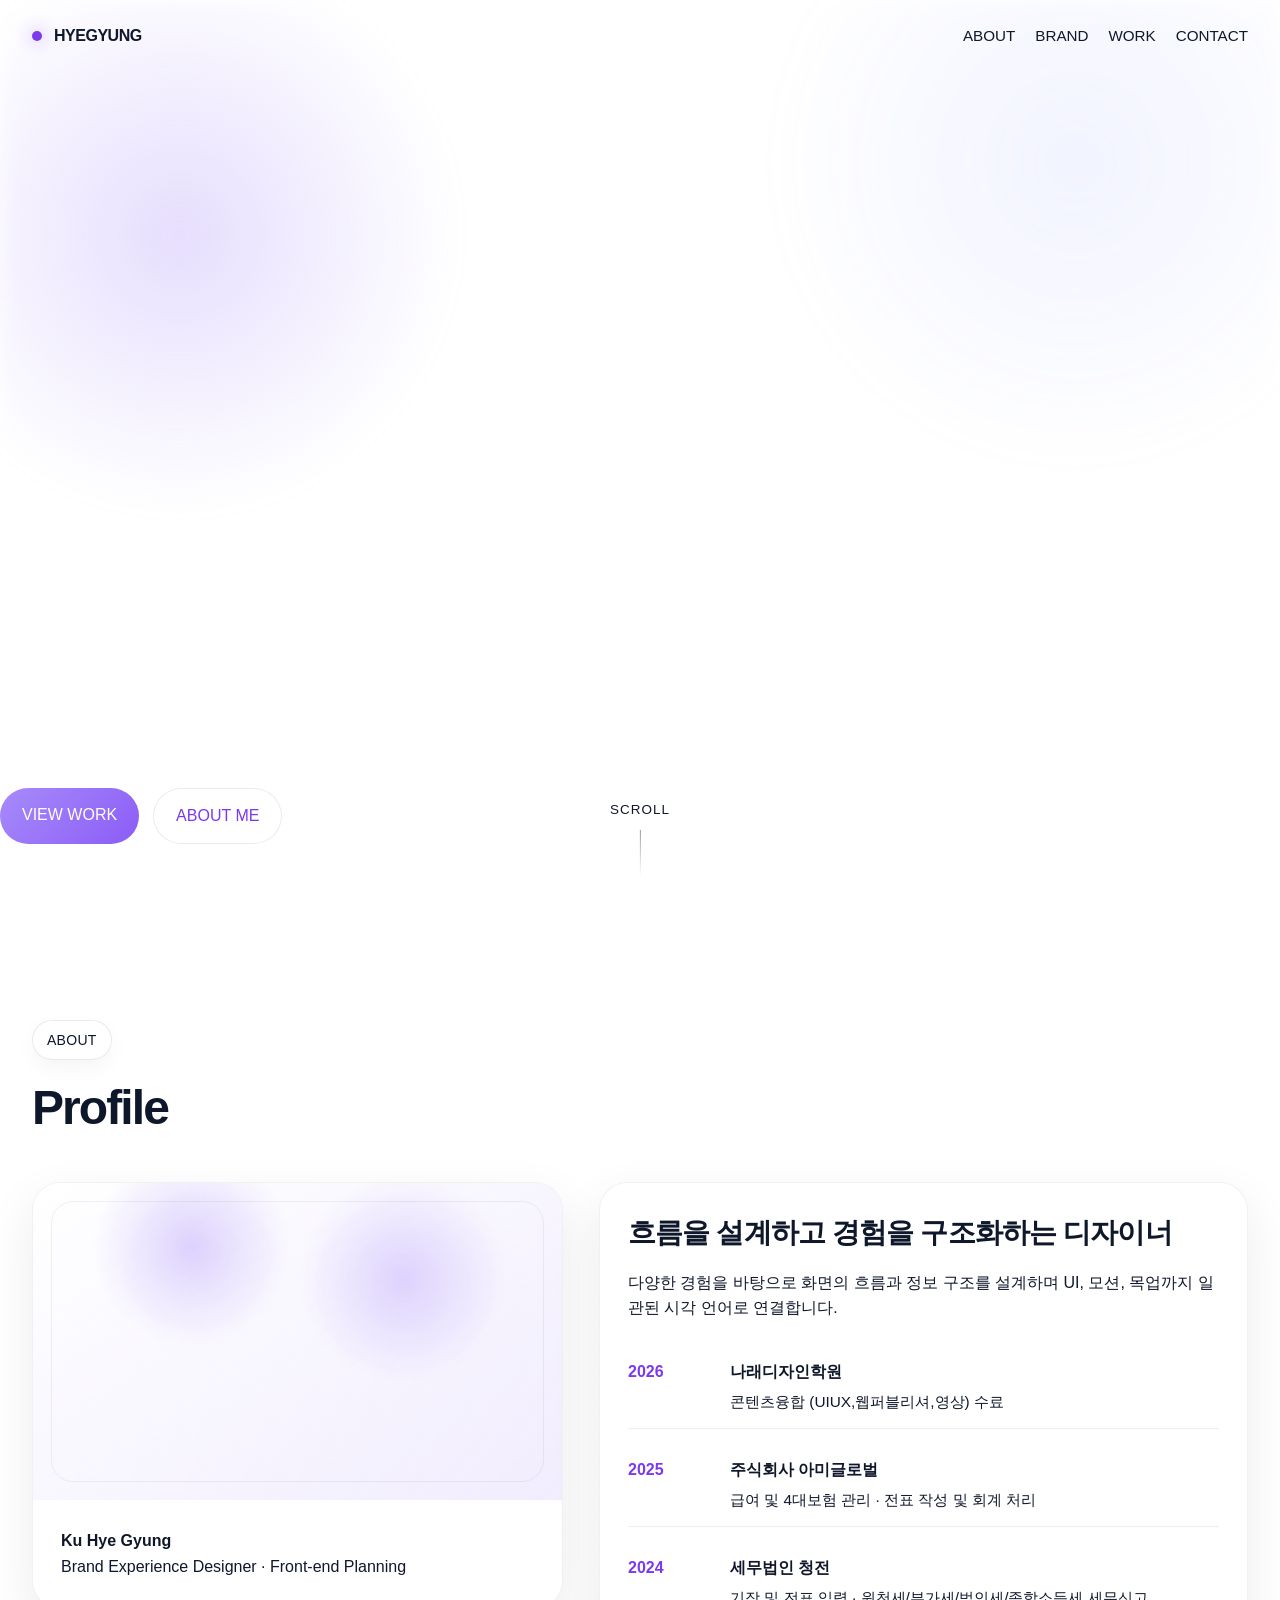
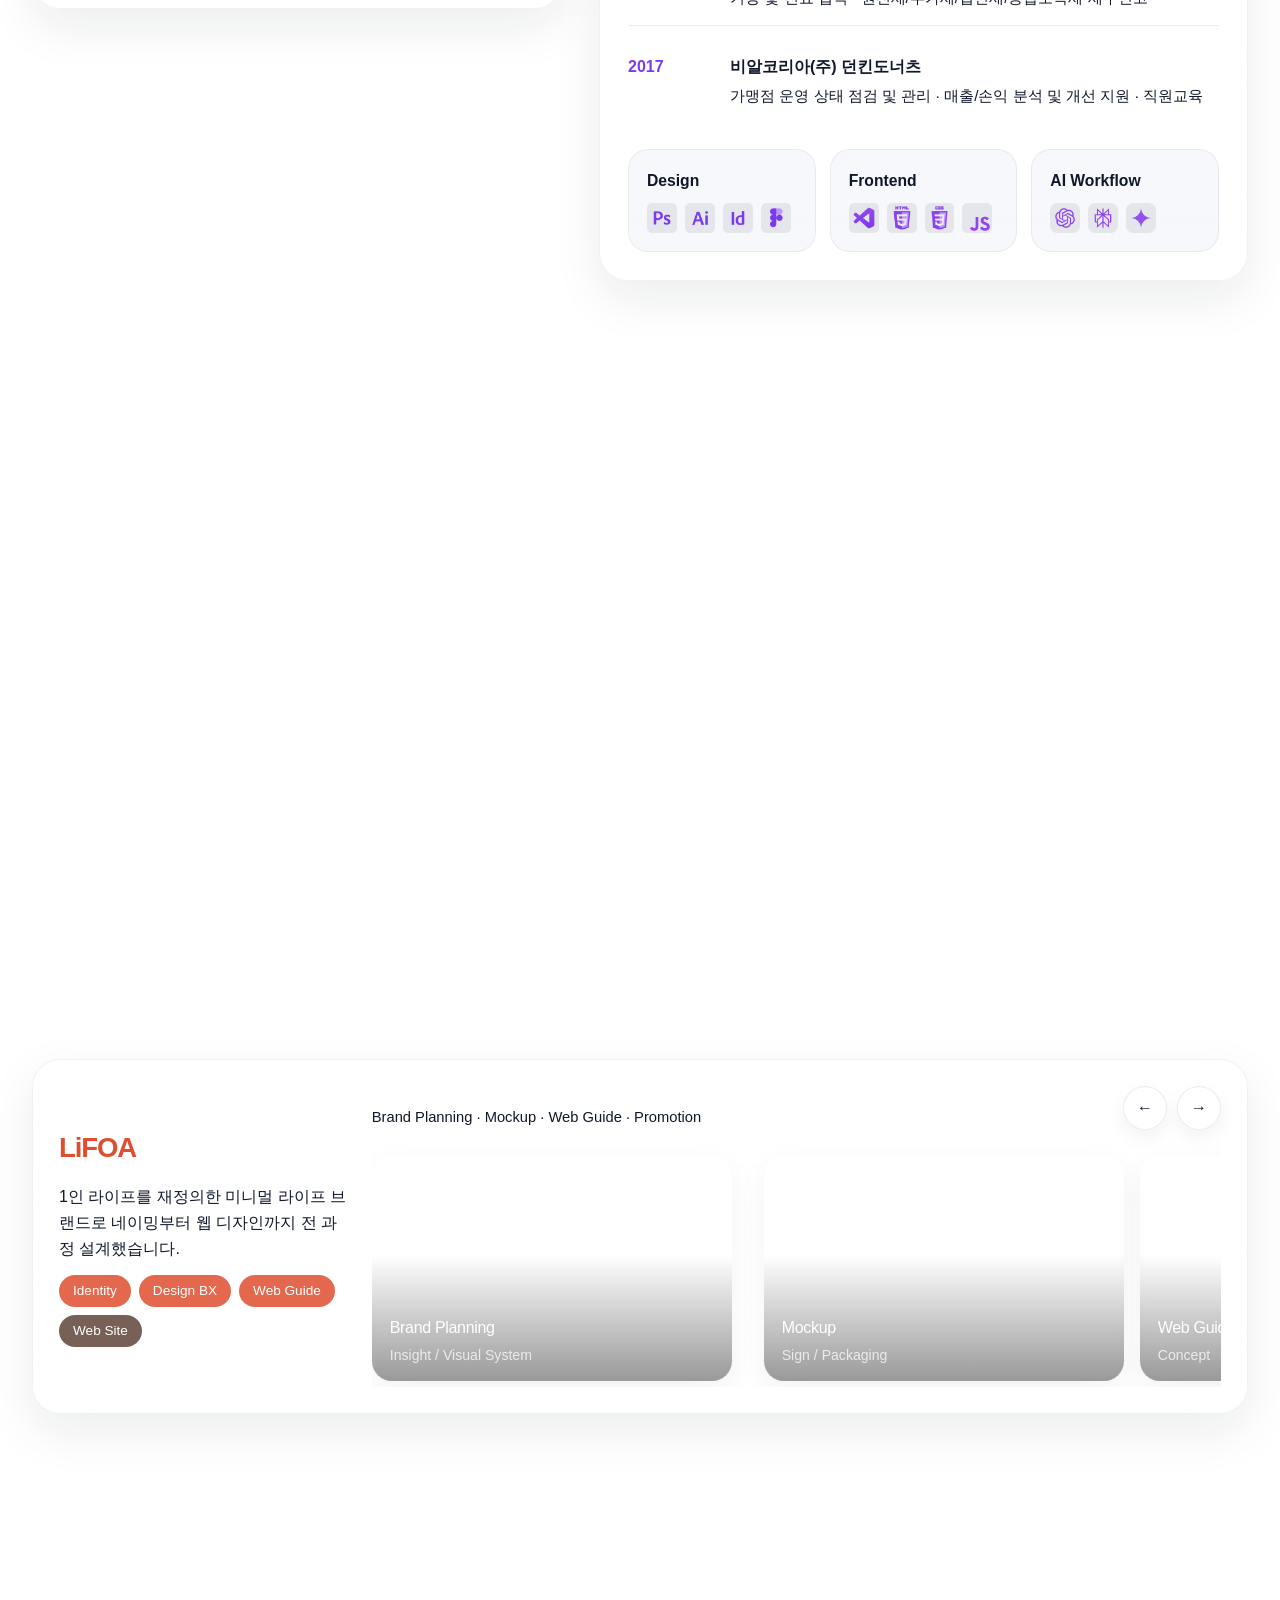
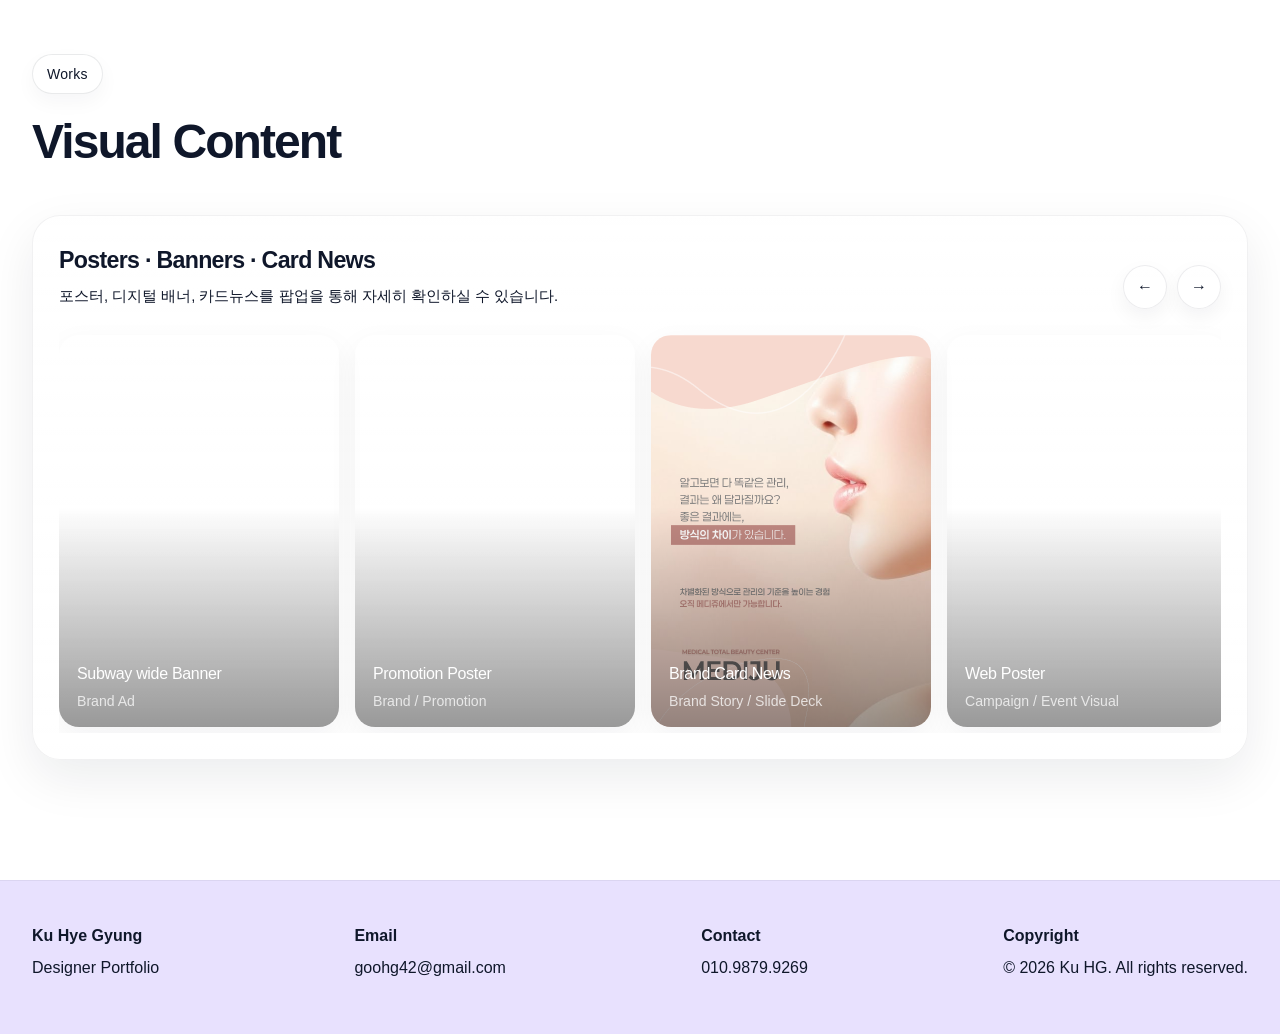
==== commit ca488780: "Add files via upload" ====
--- a/index.html
+++ b/index.html
@@ -368,7 +368,7 @@
               <!-- poster / banner 모달 전용 큰 이미지는 data-modal-media="assets/img/원하는파일.jpg" 로 직접 지정 -->
 
                <article class="ad-thumb thumb-card modal-card" data-modal-type="banner" data-modal-title="Banner"
-                data-modal-description="브랜드 홍보 지하철 와이드 스크린 배너입니다." data-modal-role="Banner Design"
+                data-modal-description="브랜드 홍보 지하철 와이드 배너입니다." data-modal-role="Banner Design"
                 data-modal-tools="Photoshop, Figma" data-modal-summary="WEB 또는 SNS용 배너입니다."
                 data-modal-meta1-label="Platform" data-modal-meta1-value="Meta / Web / App"
                 data-modal-meta2-label="Campaign" data-modal-meta2-value="Seasonal Promotion"
@@ -381,6 +381,22 @@
                   <source src="assets/video/subway_ad.mp4" type="video/mp4" />
                 </video>
                 <div class="thumb-overlay"><strong>Subway wide Banner</strong><span>Brand Ad</span></div>
+              </article>
+
+              <article class="poster-thumb thumb-card modal-card" data-modal-type="poster"
+                data-modal-title="Promotion Poster" data-modal-description="시즌 프로모션 포스터입니다."
+                data-modal-role="Poster Design" data-modal-tools="Photoshop, Figma"
+                data-modal-summary="브랜드 무드와 계절감을 살린 스프링 시즌 프로모션 포스터입니다." data-modal-meta1-label="Format"
+                data-modal-meta1-value="B1 / Web Banner" data-modal-meta2-label="Client"
+                data-modal-meta2-value="Brand Promotion" data-modal-meta3-label="Year" data-modal-meta3-value="2026"
+                data-modal-meta4-label="Concept" data-modal-meta4-value="Graphic Mood"
+                data-modal-tags="Poster, Branding" data-modal-note-title="Editable Note"
+                data-modal-note="포스터 프로젝트 설명을 여기서 직접 바꿀 수 있습니다." data-modal-video="Poster preview"
+                data-modal-link="https://example.com" data-modal-media="assets/img/poster.jpg">
+                <video class="thumb-video" muted loop playsinline preload="metadata">
+                  <source src="assets/video/poster.mp4" type="video/mp4" />
+                </video>
+                <div class="thumb-overlay"><strong>Promotion Poster</strong><span>Brand / Promotion</span></div>
               </article>
 
                <article class="cardnews-thumb thumb-card modal-card" data-modal-type="cardnews"
@@ -415,7 +431,7 @@
                 <video class="thumb-video" muted loop playsinline preload="metadata">
                   <source src="assets/video/banner1.mp4" type="video/mp4" />
                 </video>
-                <div class="thumb-overlay"><strong>Banner</strong><span>Campaign / Event Visual</span></div>
+                <div class="thumb-overlay"><strong>Web Poster</strong><span>Campaign / Event Visual</span></div>
               </article>
 
               <!-- <article class="poster-thumb thumb-card modal-card" data-modal-type="poster"
